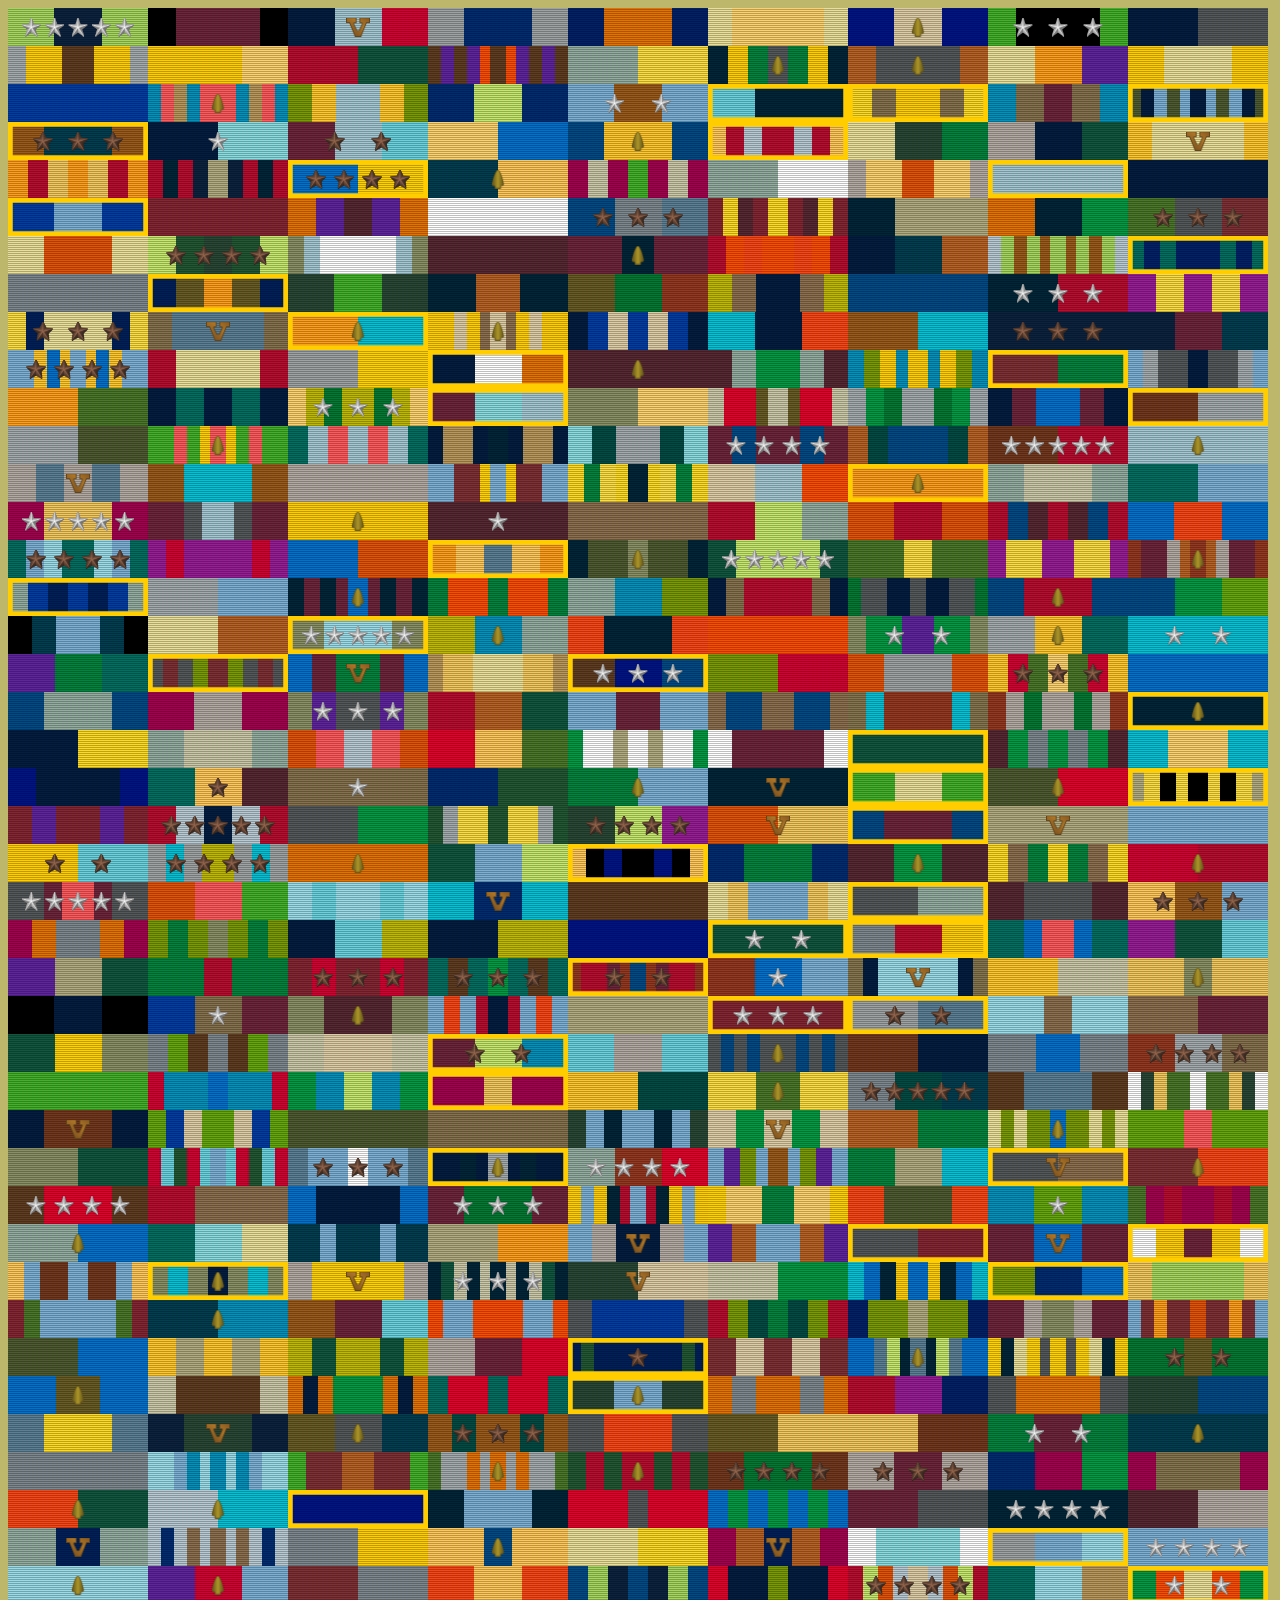
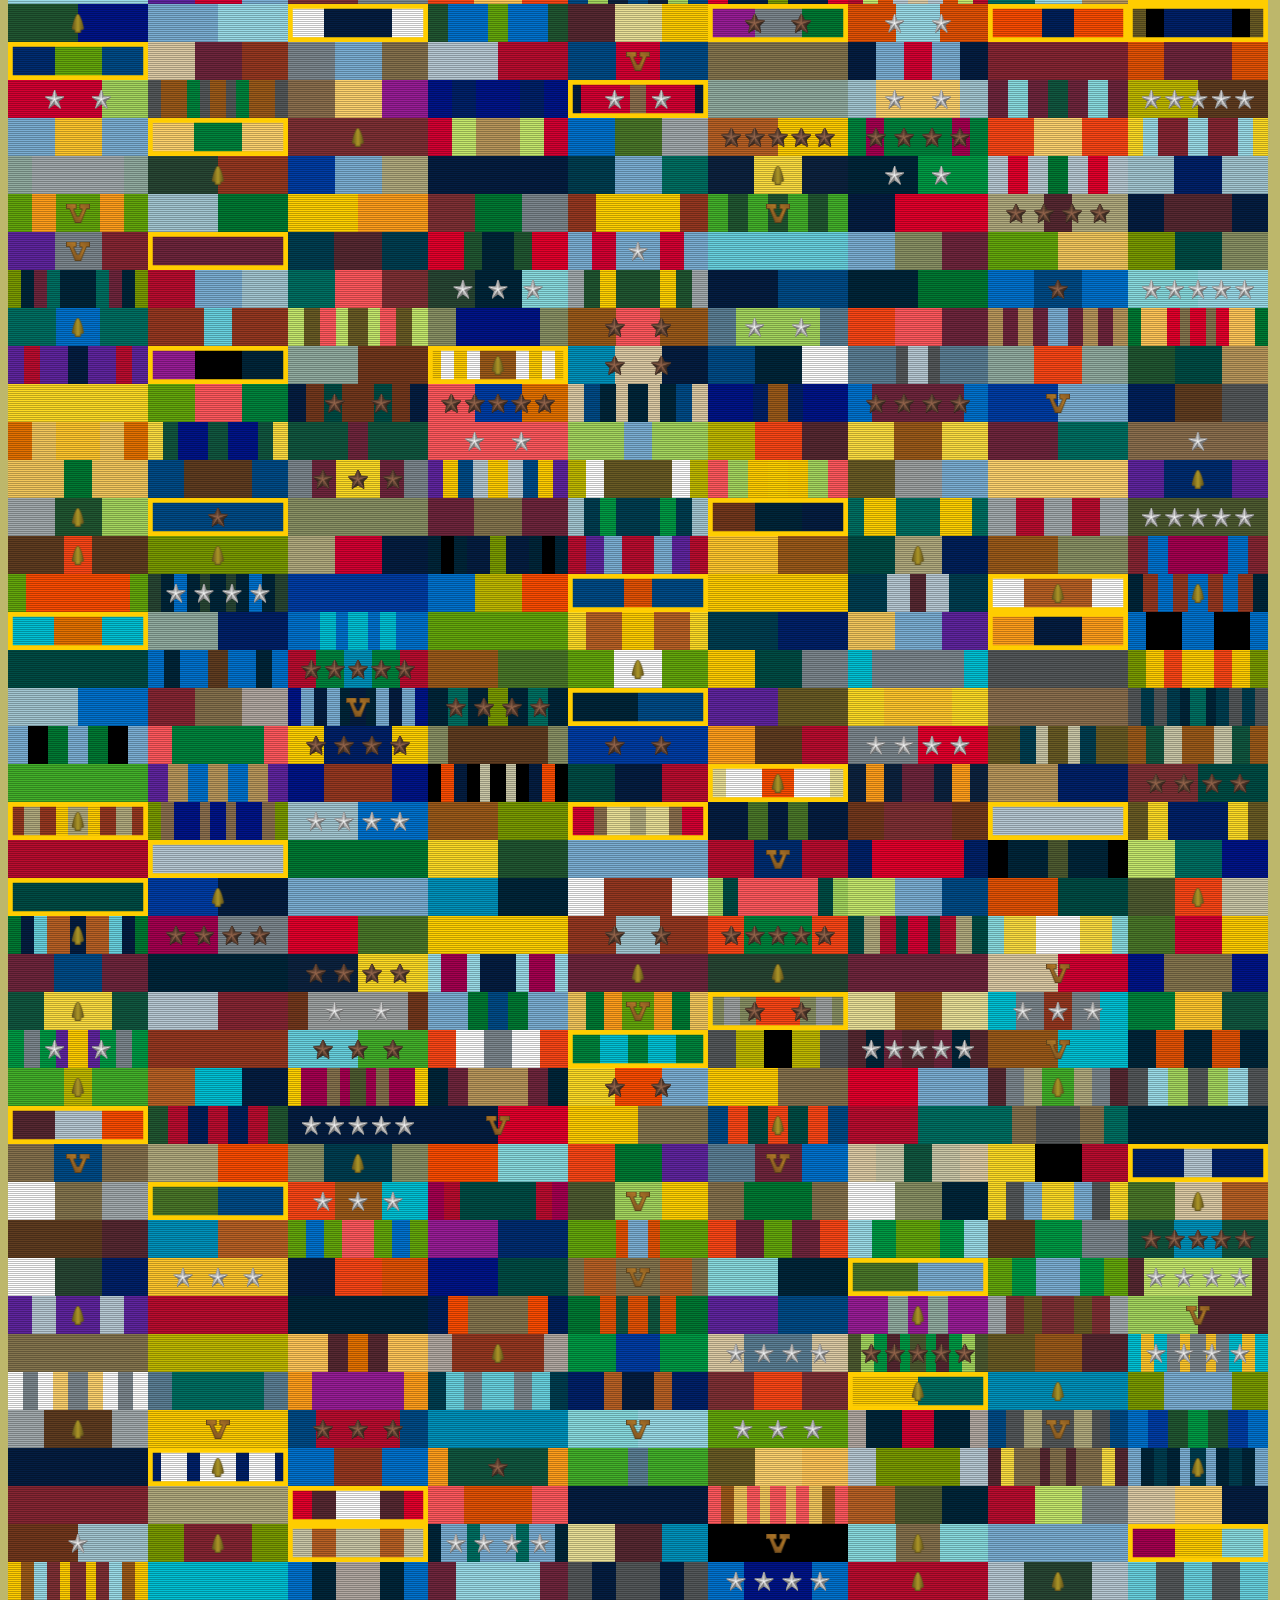
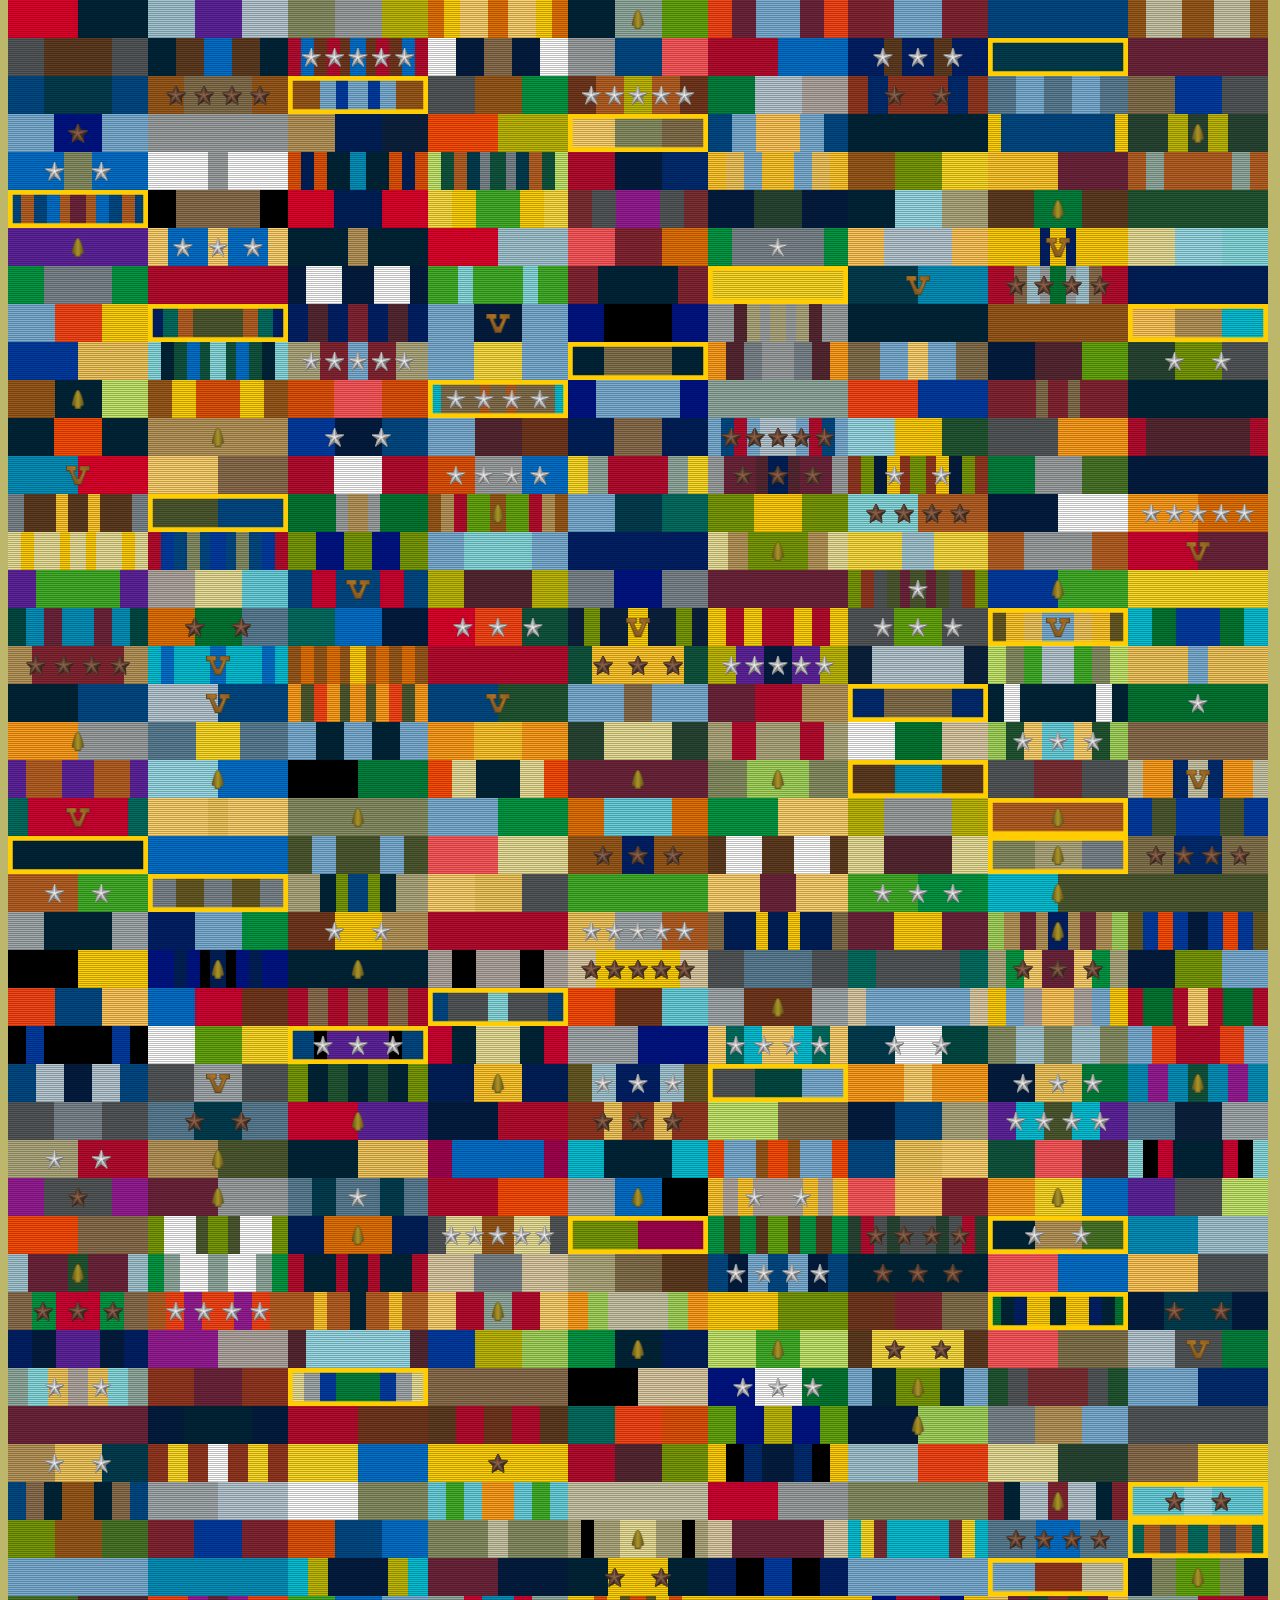
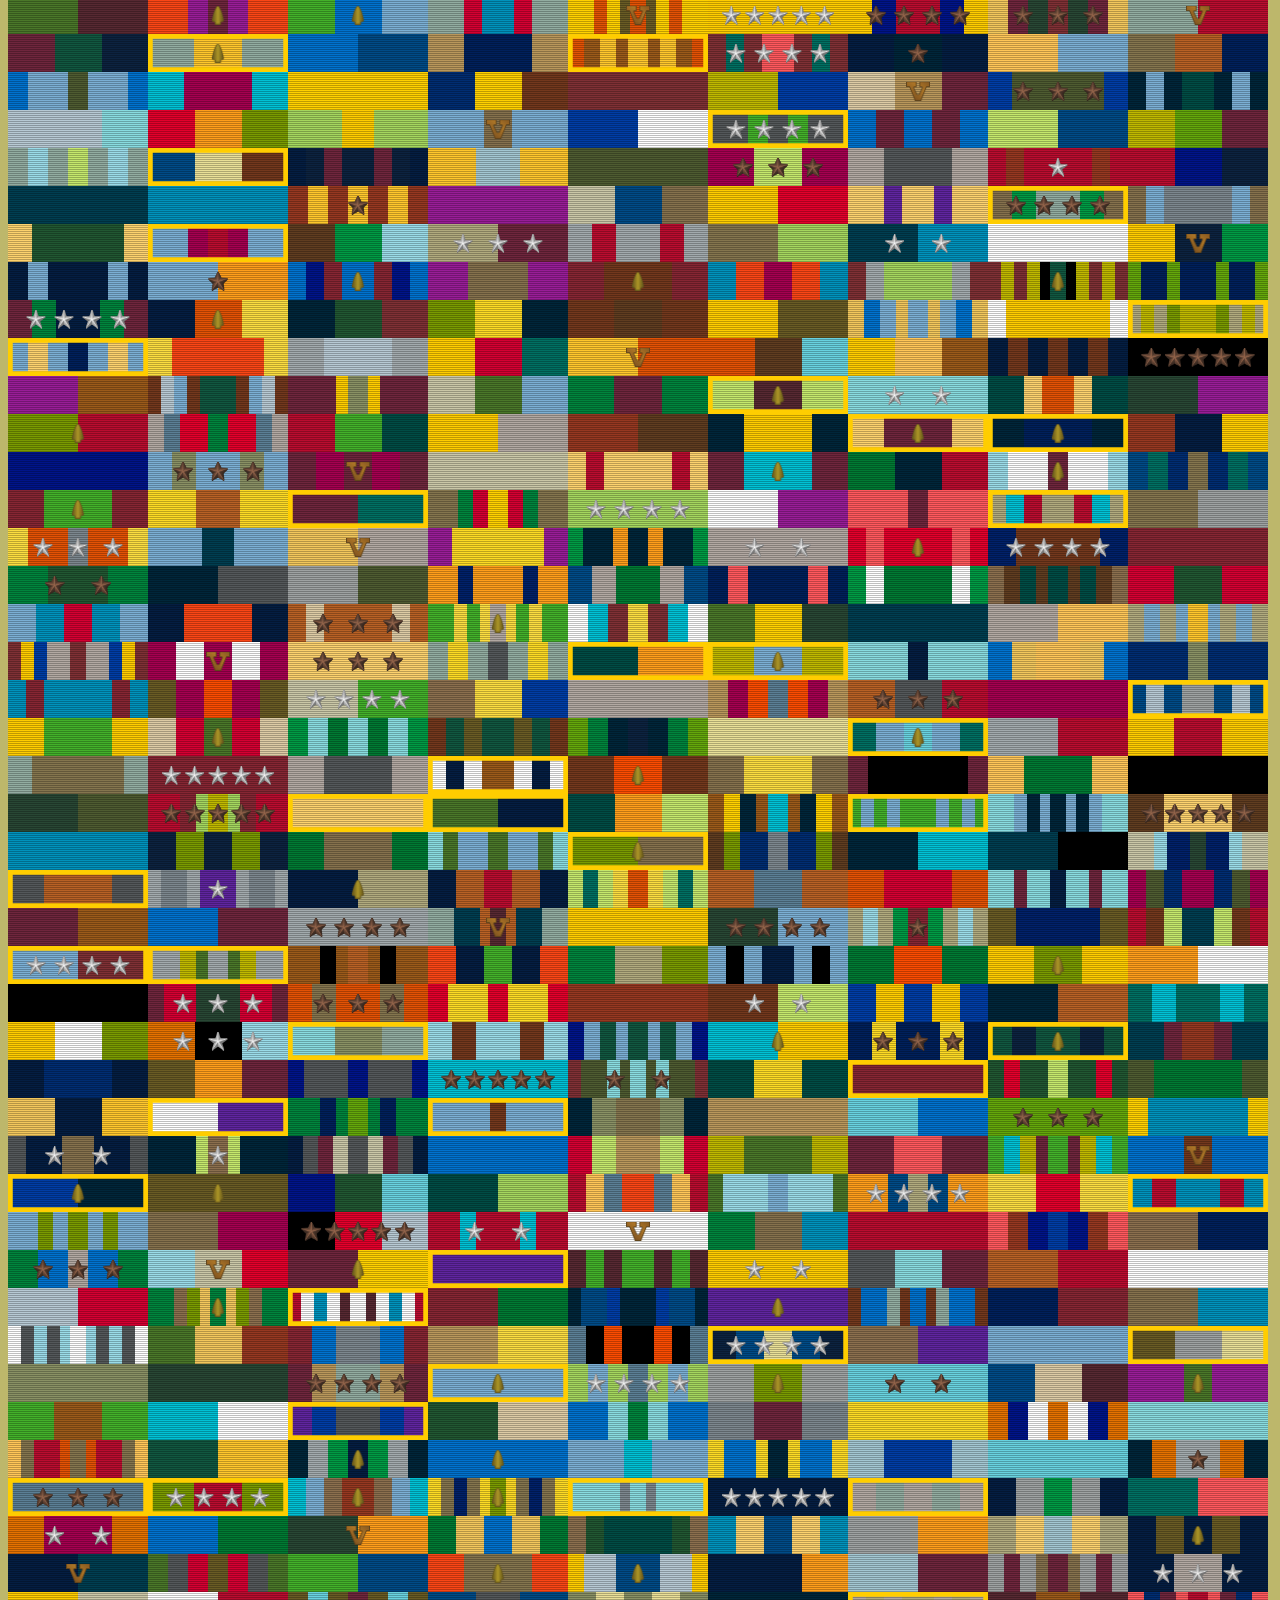
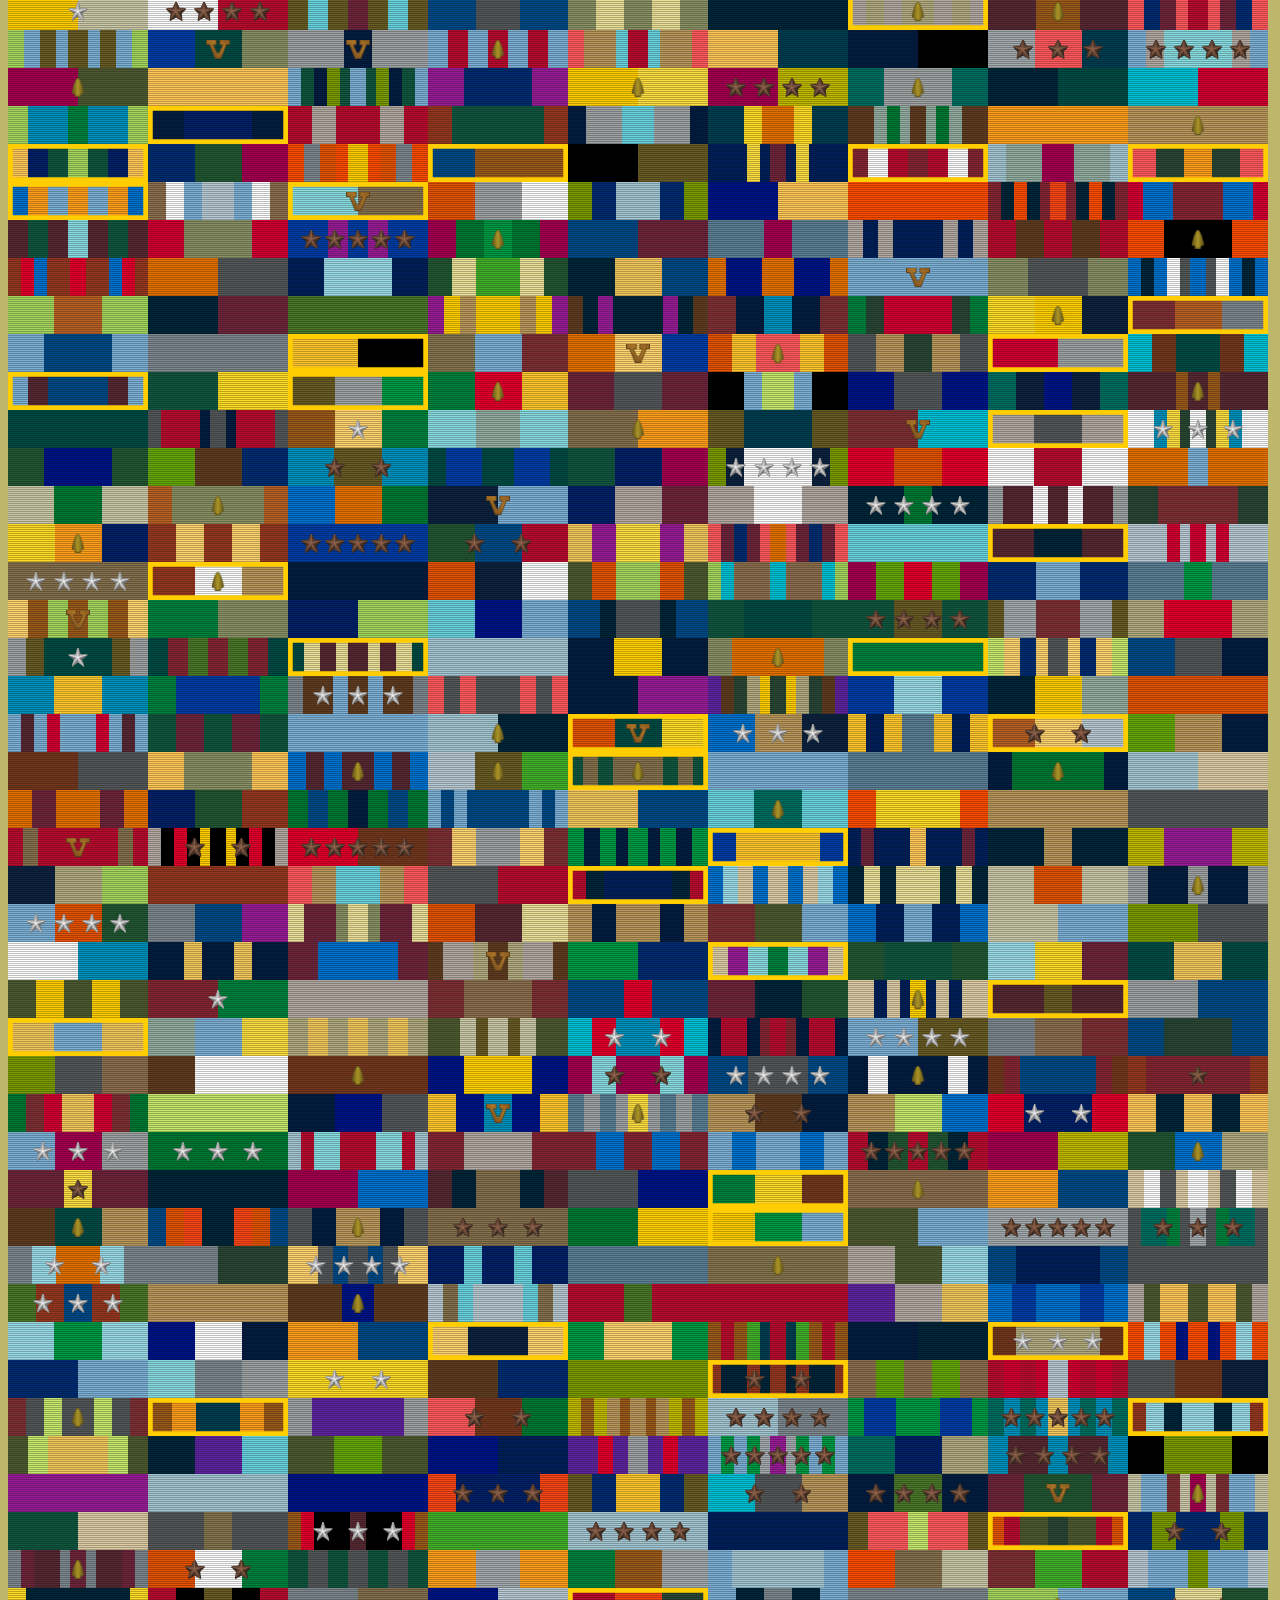
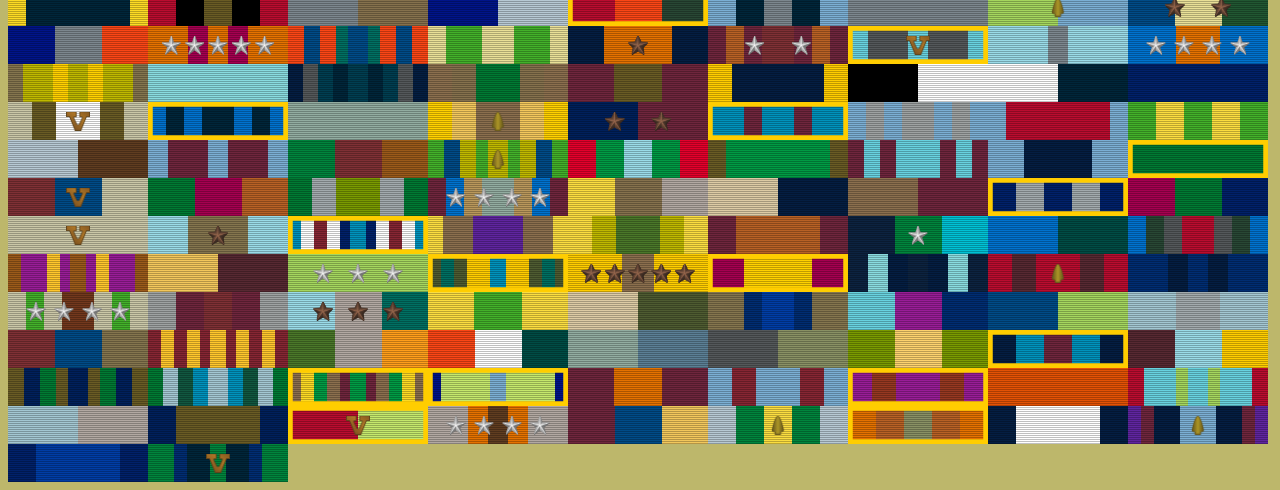
==== wildMode.html @ e06adf3c "Added V device" ====
<!DOCTYPE html>
<html lang="en">
<head>
    <meta charset="UTF-8">
    <title>Medal bar generator</title>
    <link rel="stylesheet" href="styles.css" />
    <link rel="stylesheet" href="wildMode.css" />
    <!-- Global site tag (gtag.js) - Google Analytics -->
    <script>
      window.dataLayer = window.dataLayer || [];
      function gtag(){dataLayer.push(arguments);}
      gtag('js', new Date());

      gtag('config', 'UA-1048101-2');
    </script>
</head>
<body>
<div id="hiddenAssets" style="display:none;">
    <img id="arrowhead"
         src="images/arrowhead.png"
         height="160" width="200" />
    <img id="serviceStarBronze"
         src="images/serviceStarBronze.png"
         height="124" width="130" />
    <img id="serviceStarSilver"
         src="images/serviceStarSilver.png"
         height="140" width="144" />
     <img id="Vdevice"
         src="images/Vdevice.png"
         height="160" width="200"/>

</div>


<script src="./mash.js"></script>
<script src="./alea.js"></script>
<script src="wildMode.js" type="module"></script>
</body>
</html>
---- styles.css ----
body {
    background: darkkhaki;
}

h1 {
    font-family: sans-serif;
}

.bar {
    margin: 5px;
    display: block;
}

#buttonNew {
    height: 2rem;
    width: 12rem;
    font-size: 1.2rem;
}
---- wildMode.css ----
body {
    line-height: 10px;
}

.bar {
    margin: 0;
    display: inline-block;
}
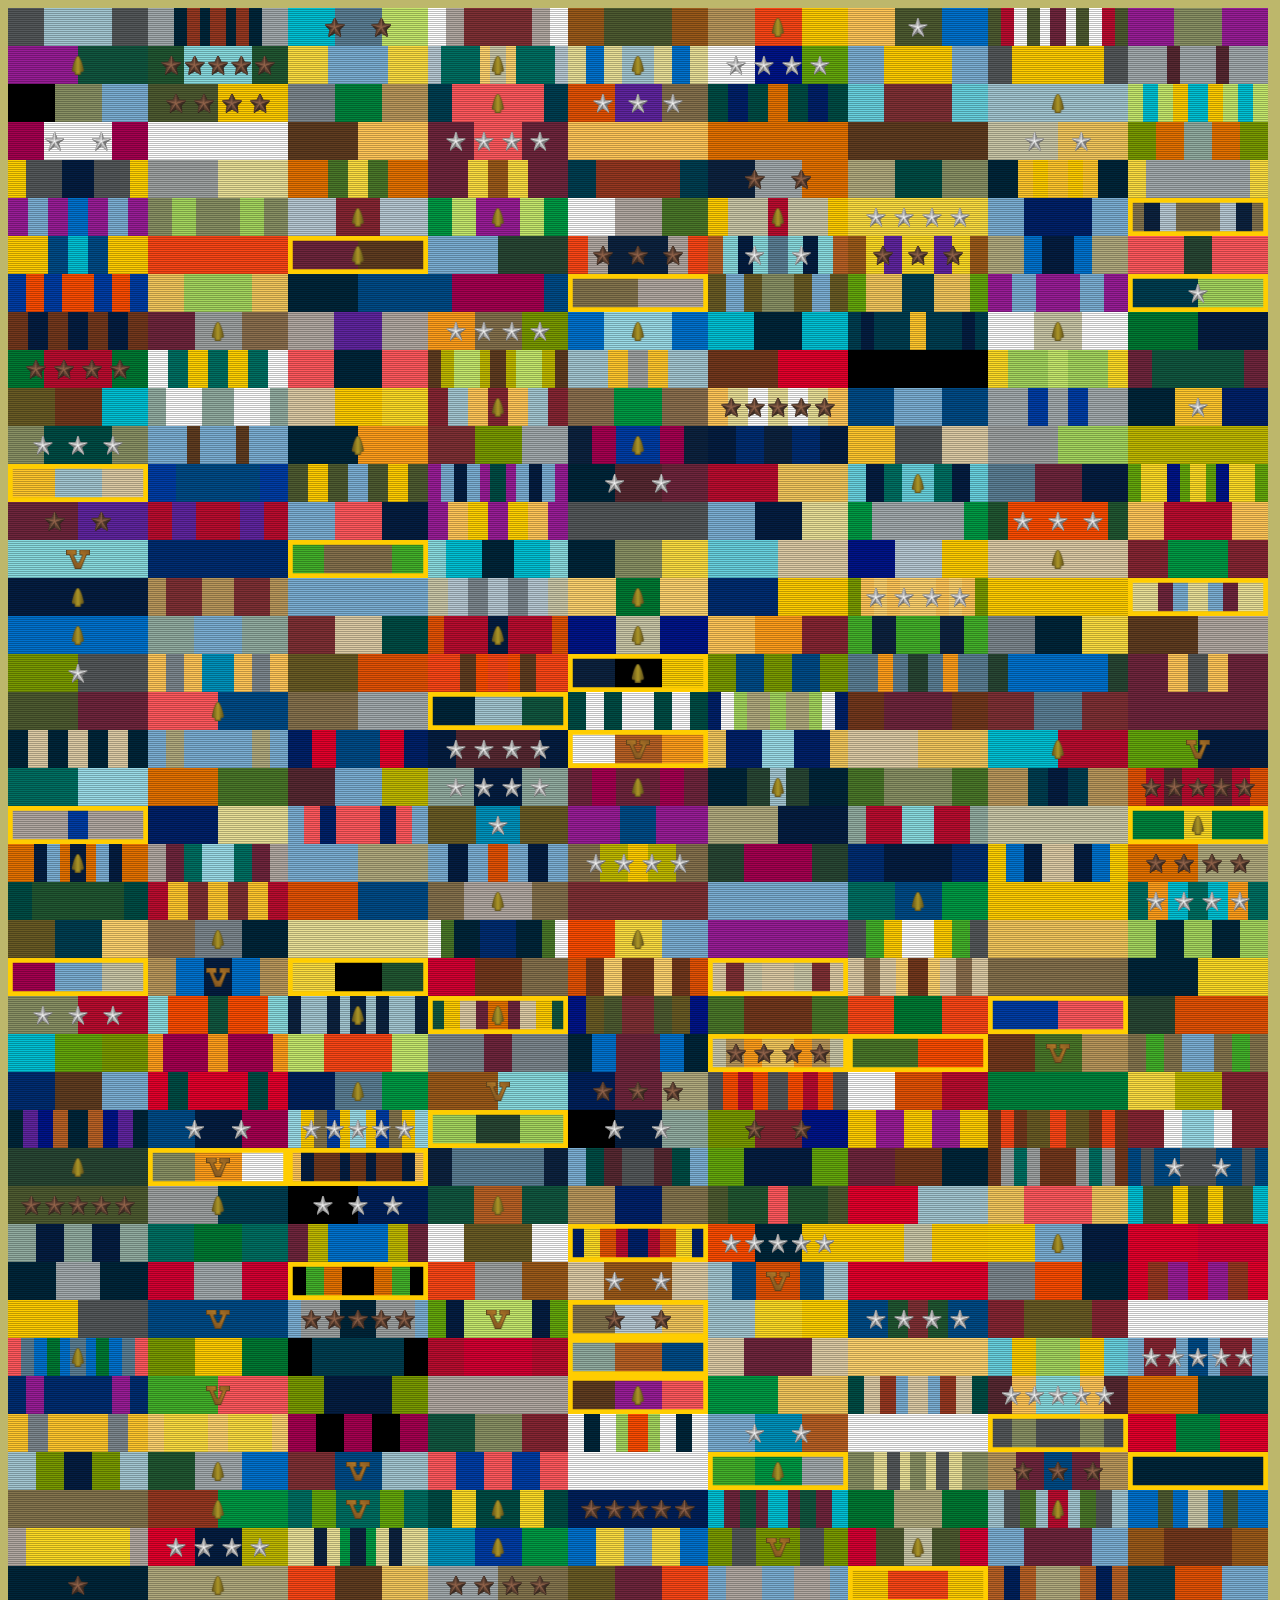
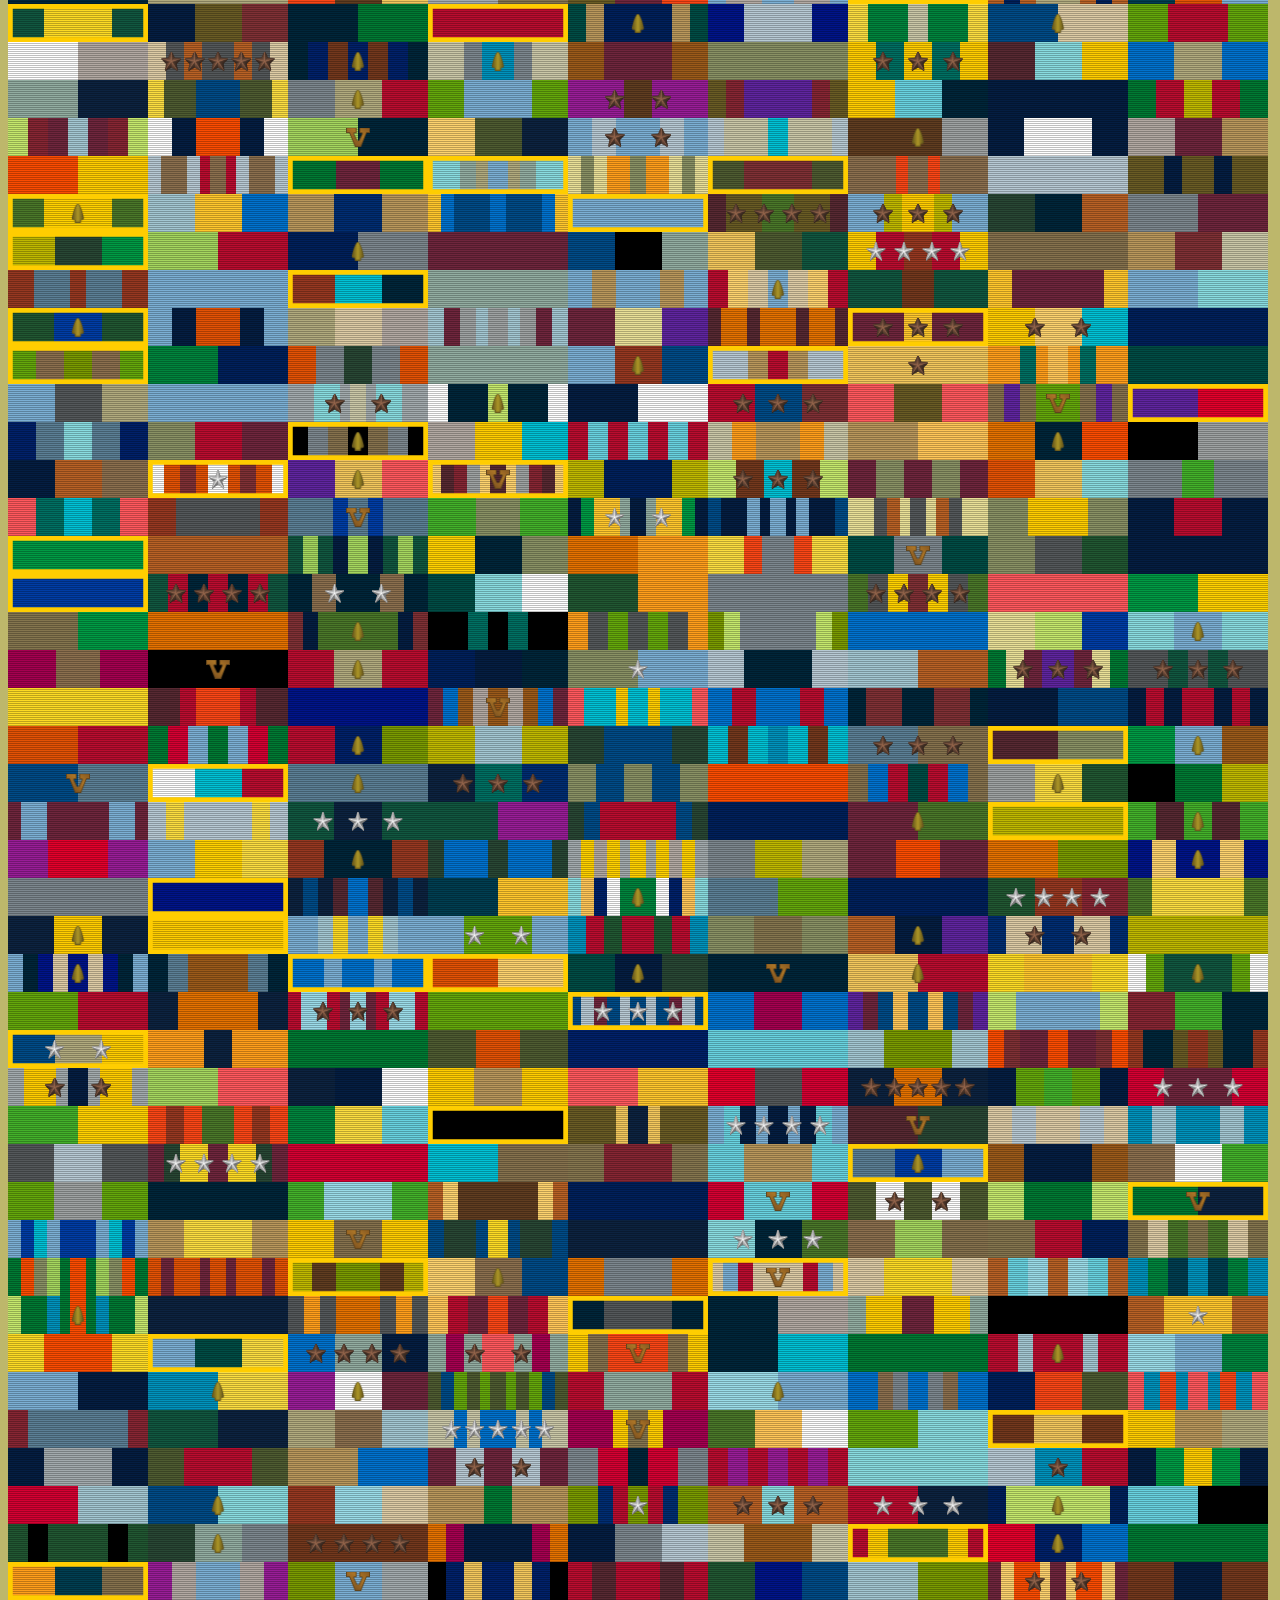
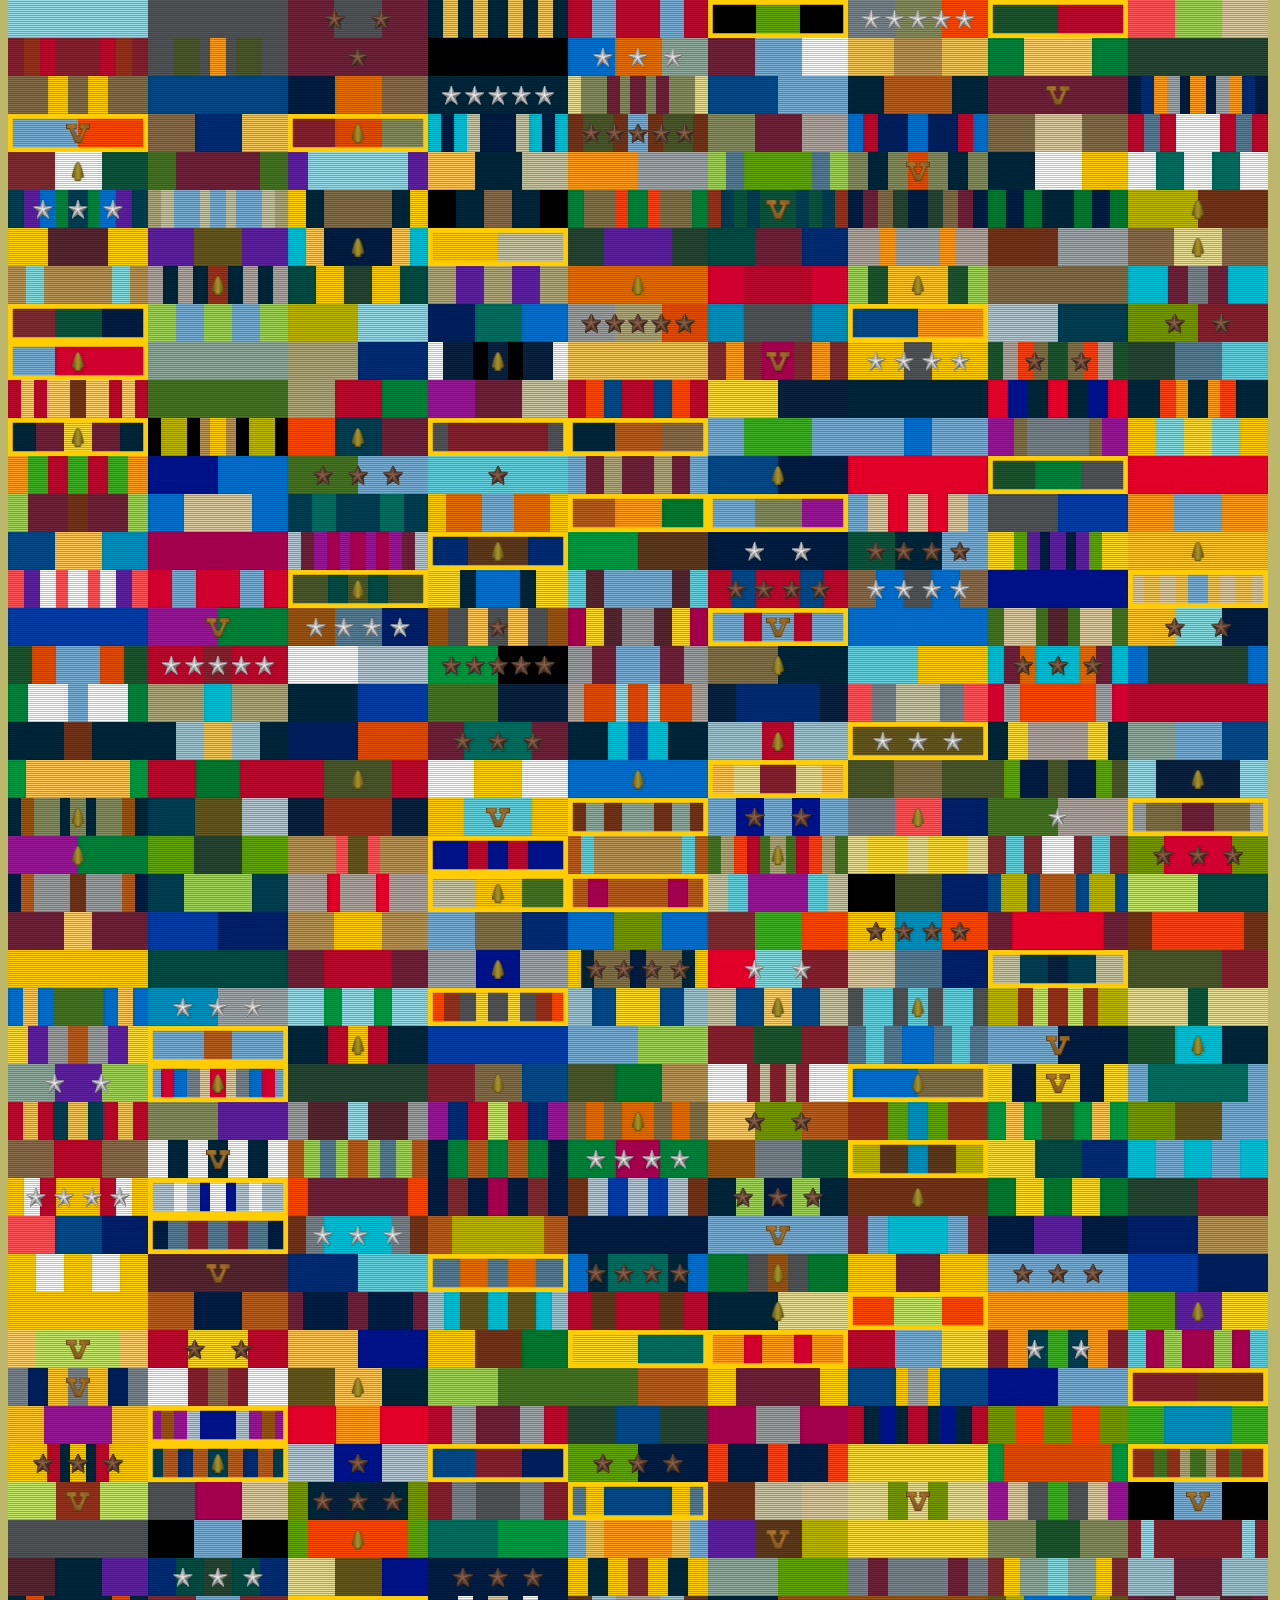
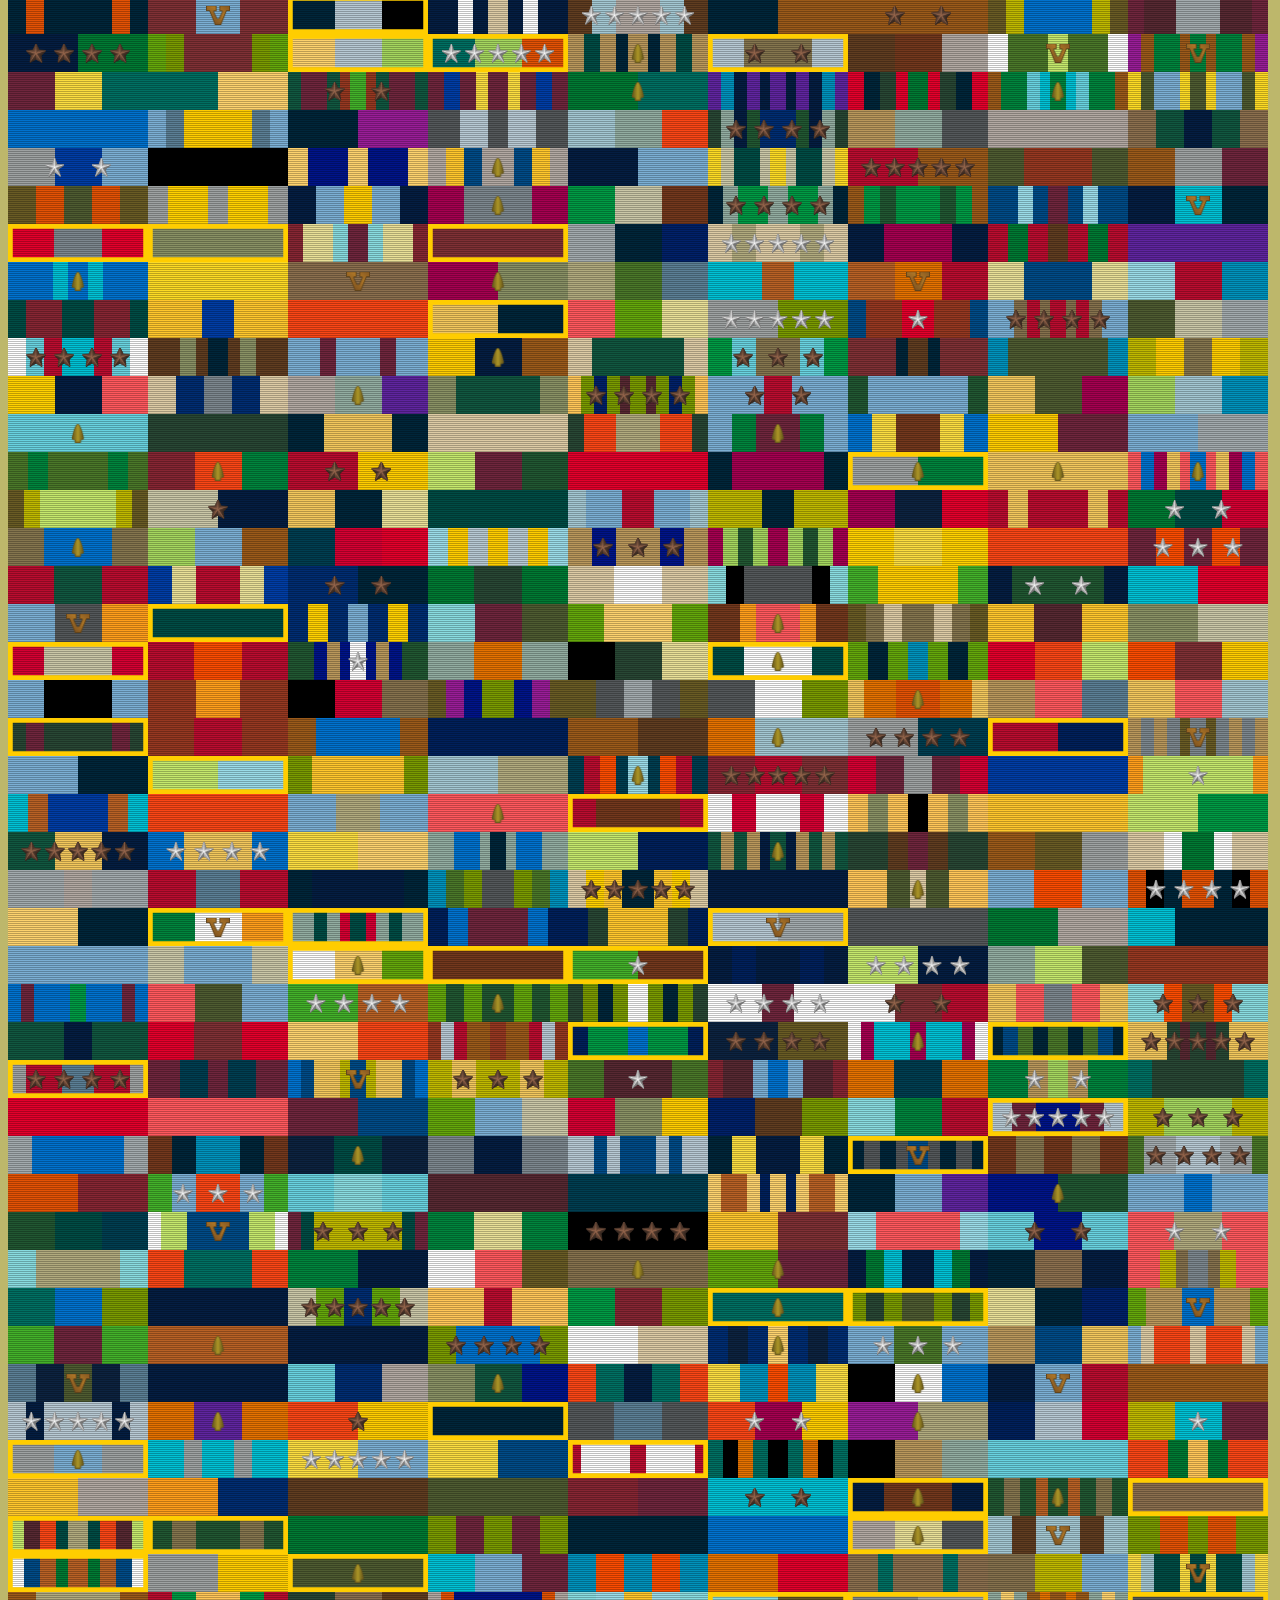
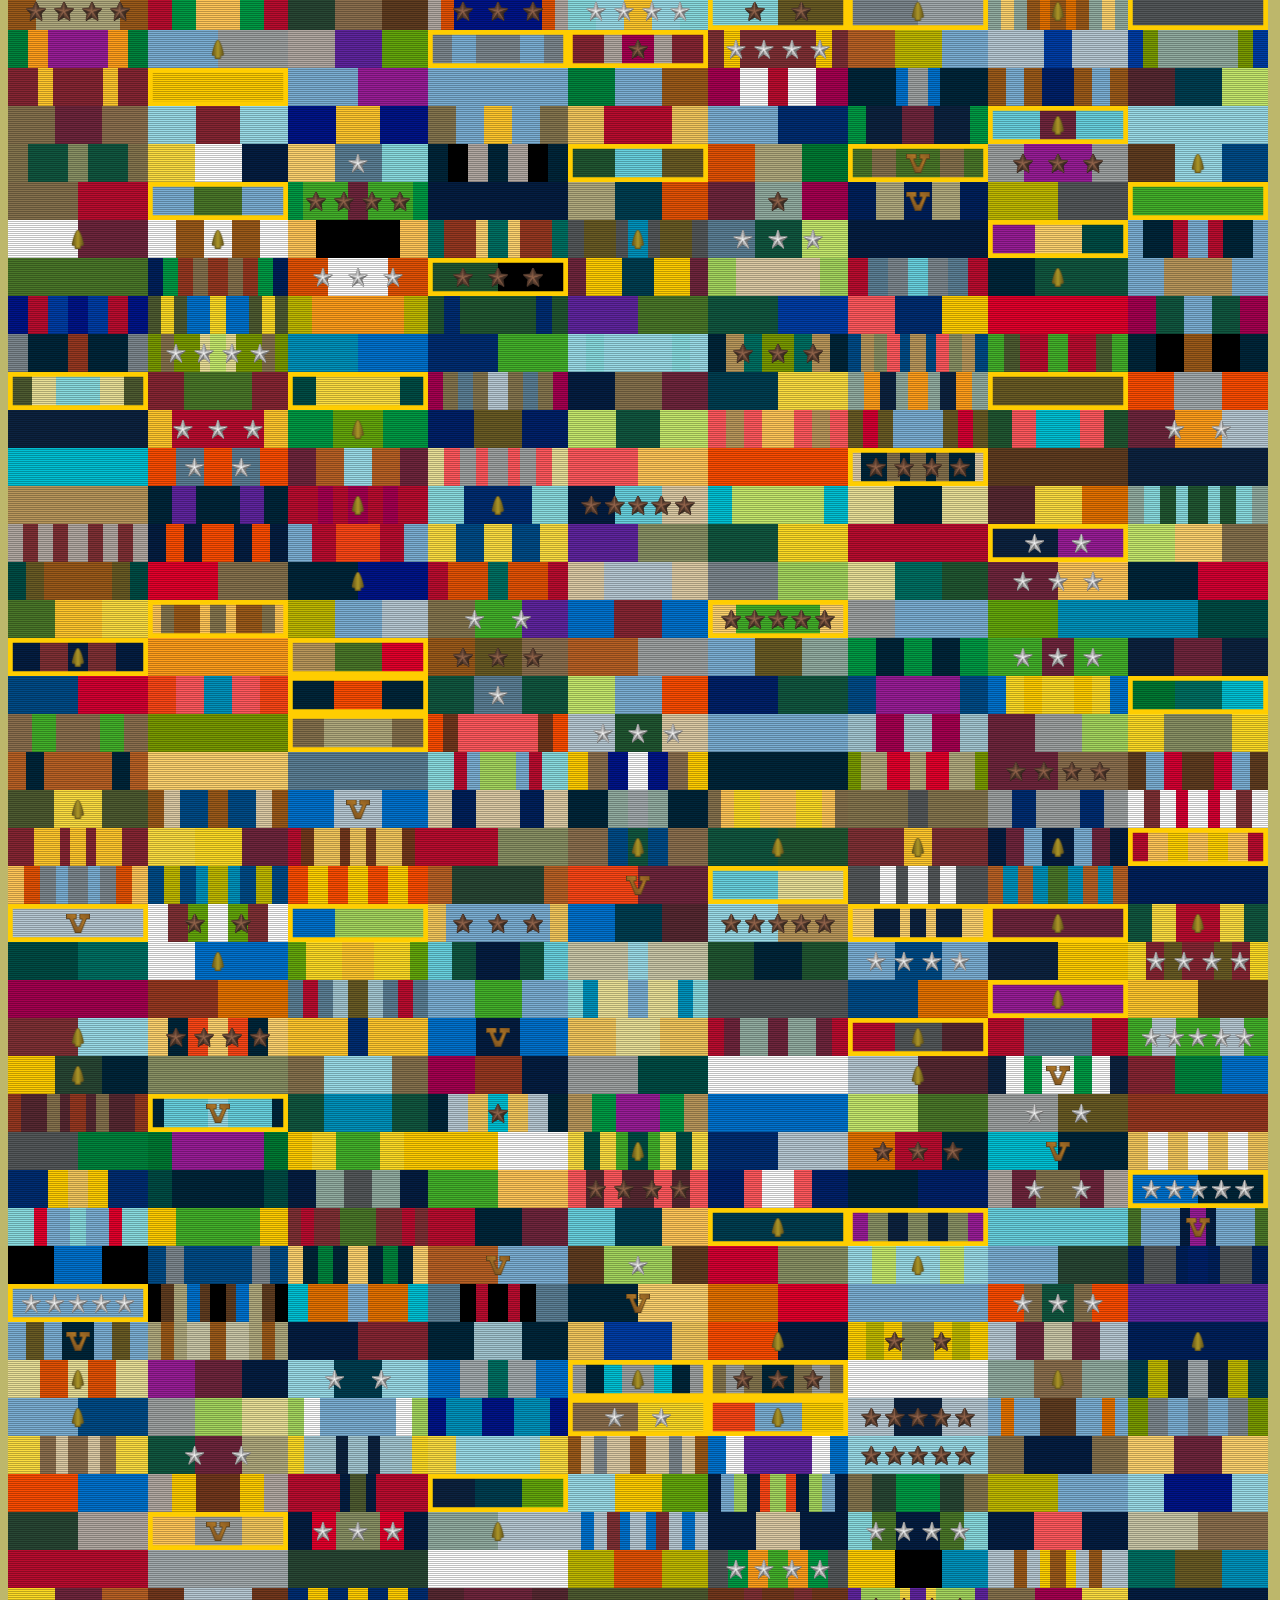
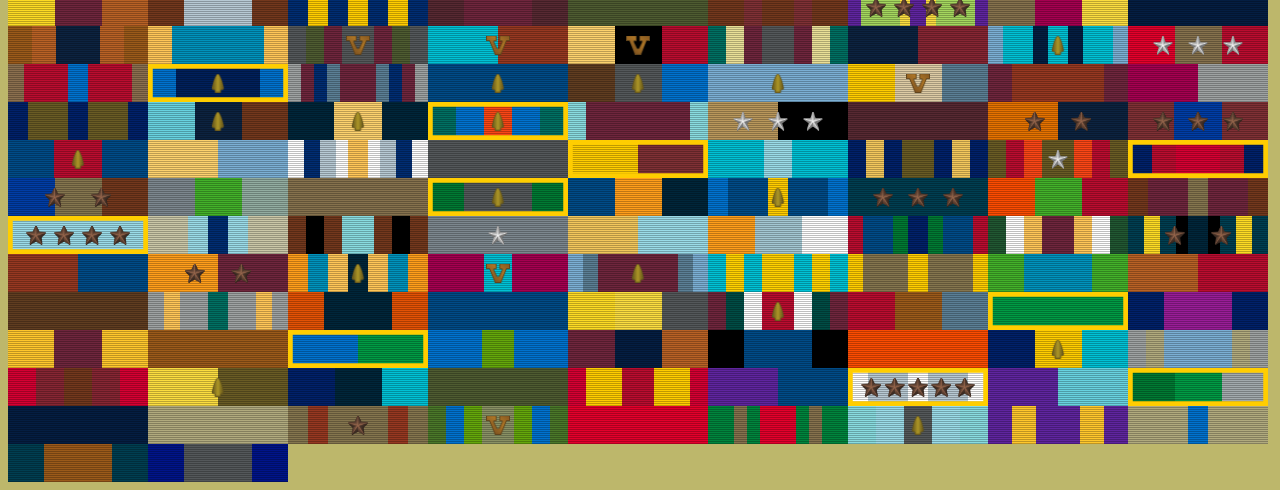
==== commit 77c4073f: "Added R Device" ====
--- a/wildMode.html
+++ b/wildMode.html
@@ -28,6 +28,10 @@
      <img id="Vdevice"
          src="images/Vdevice.png"
          height="160" width="200"/>
+     <img id="Rdevice"
+         src="images/Rdevice.png"
+         height="160" width="200"/>
+
 
 </div>
 
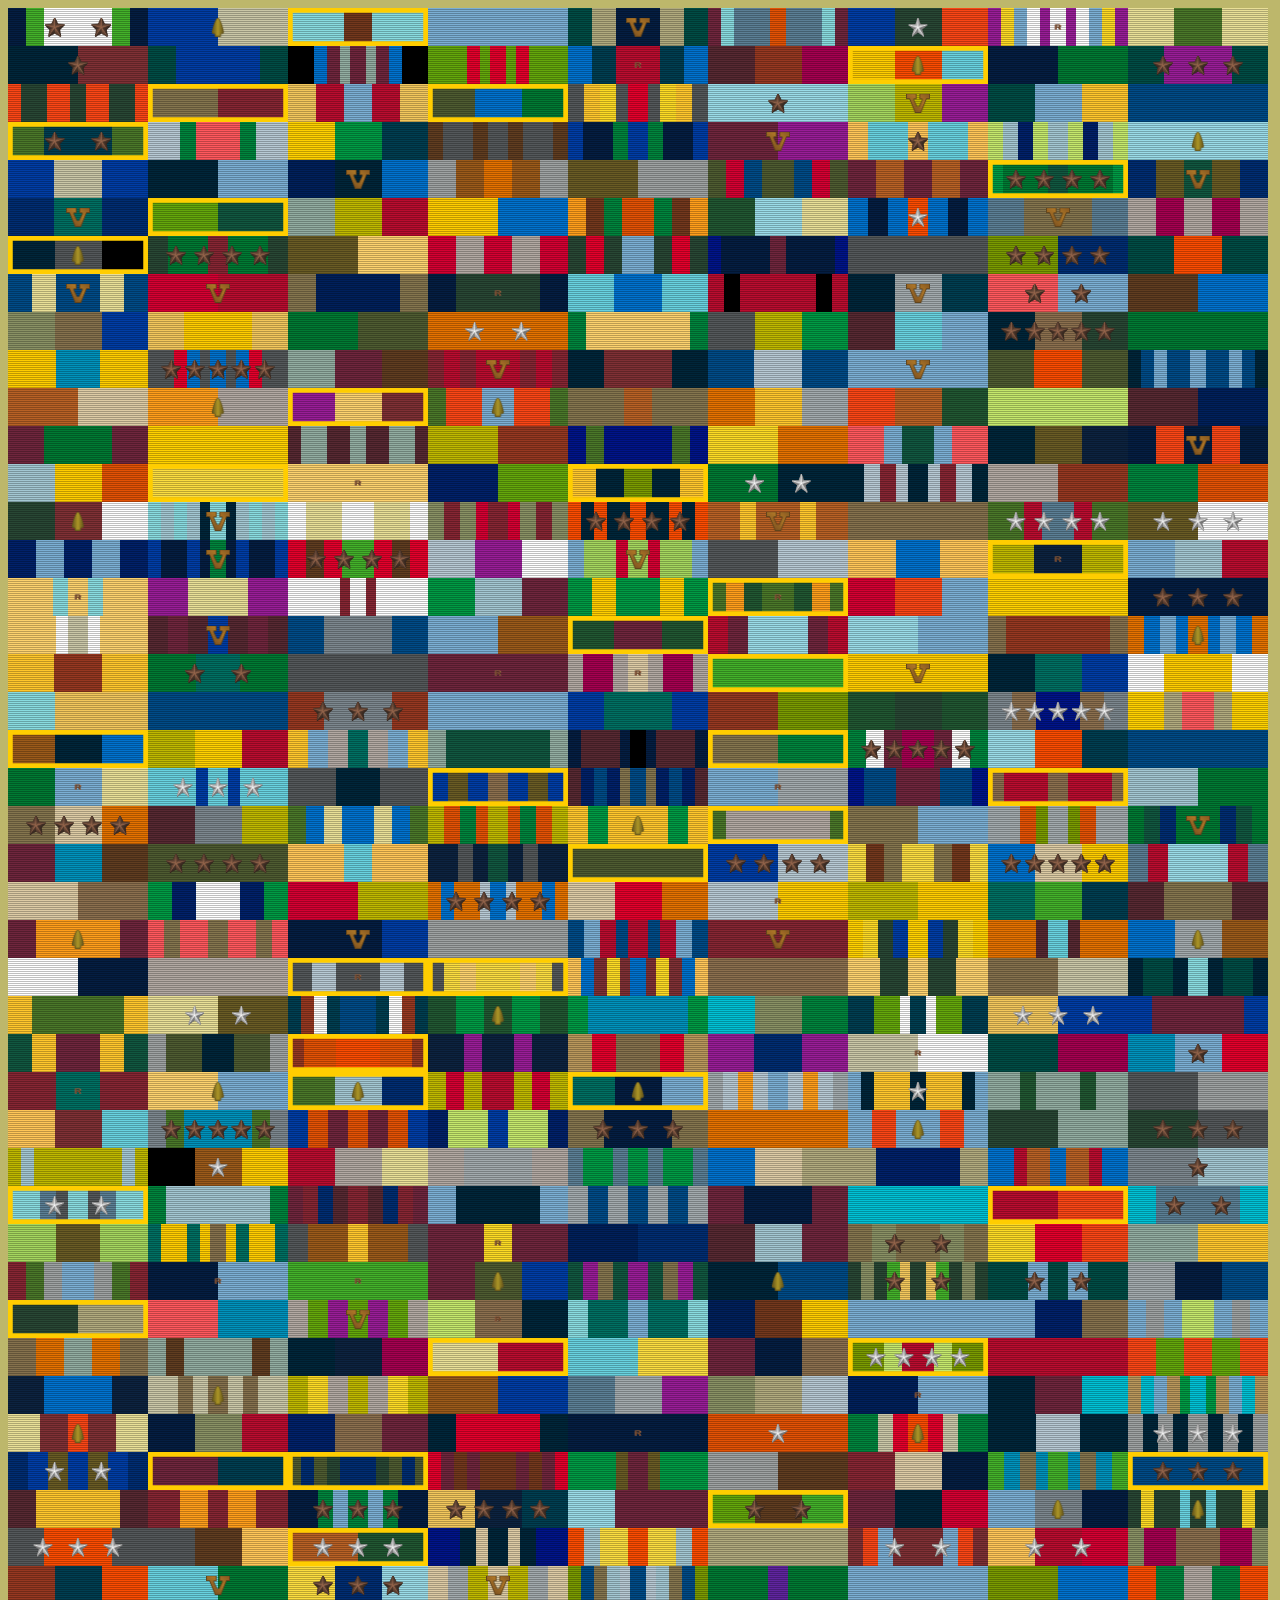
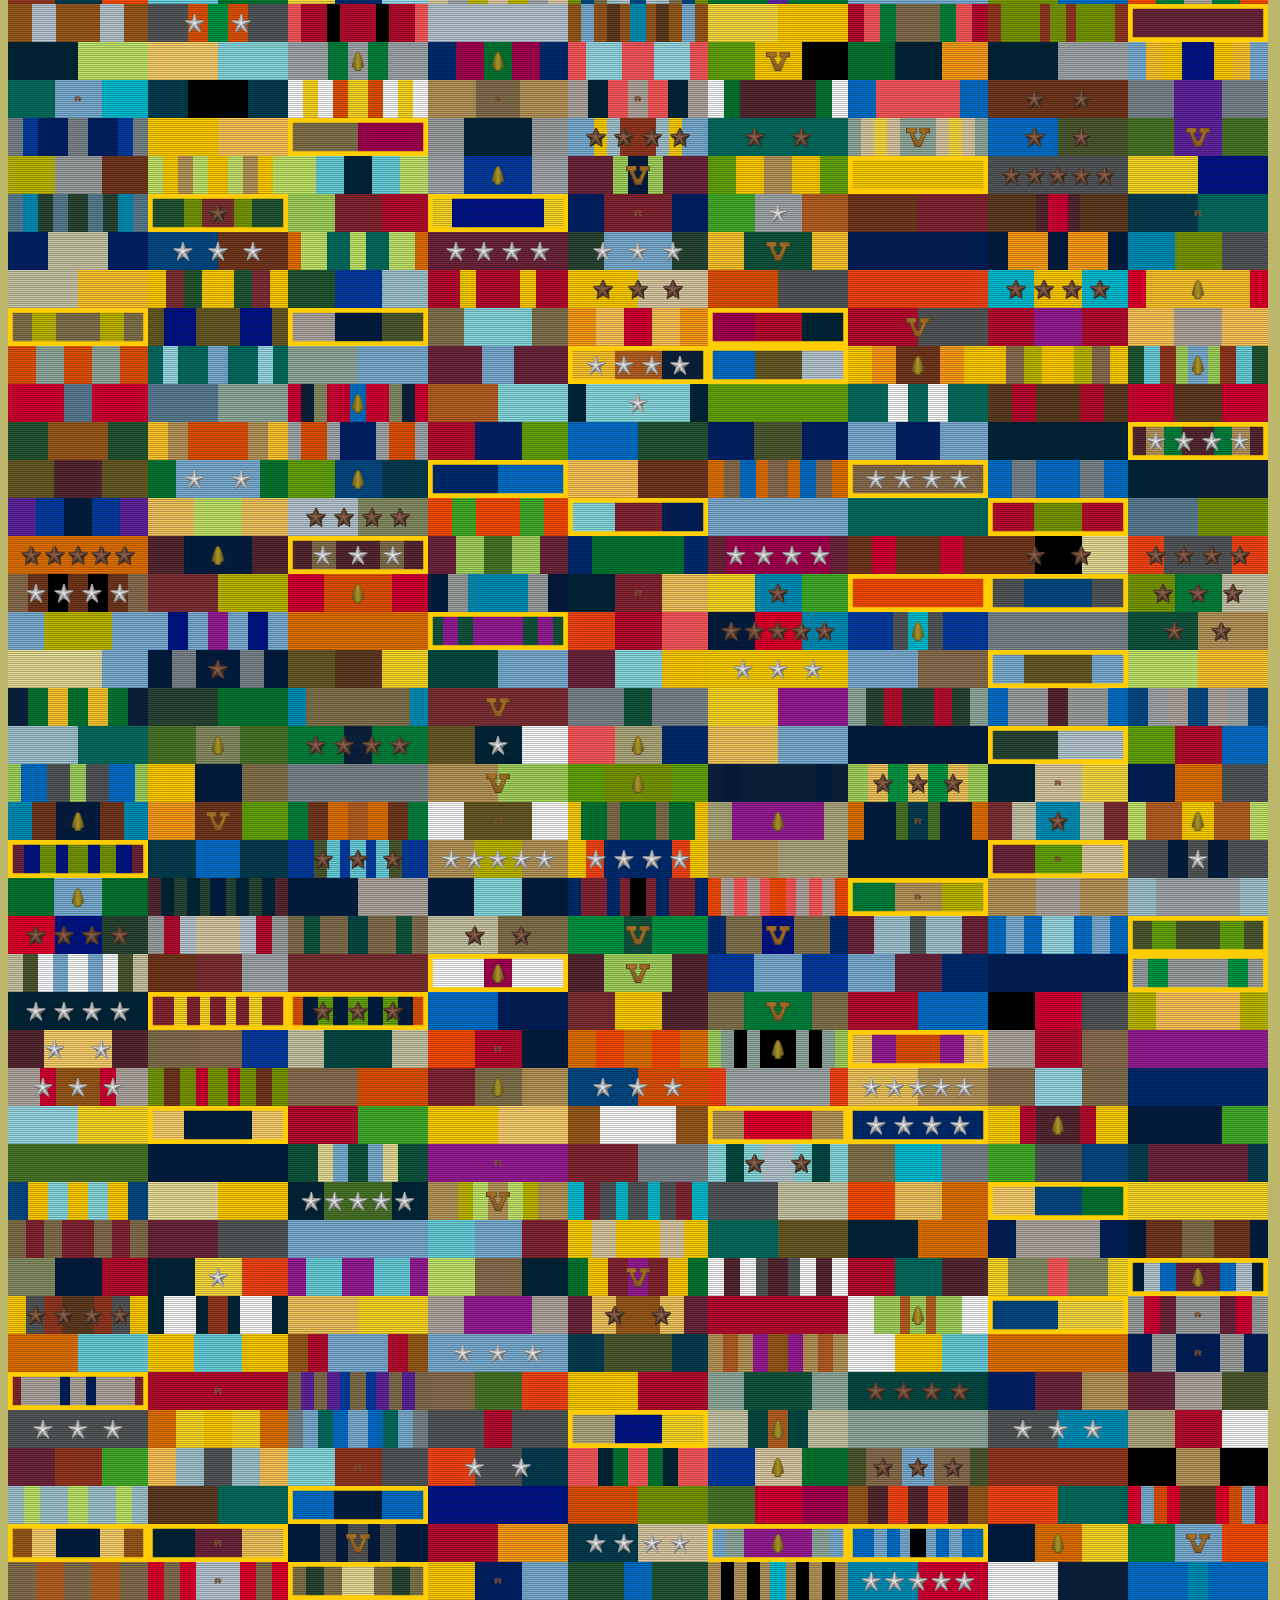
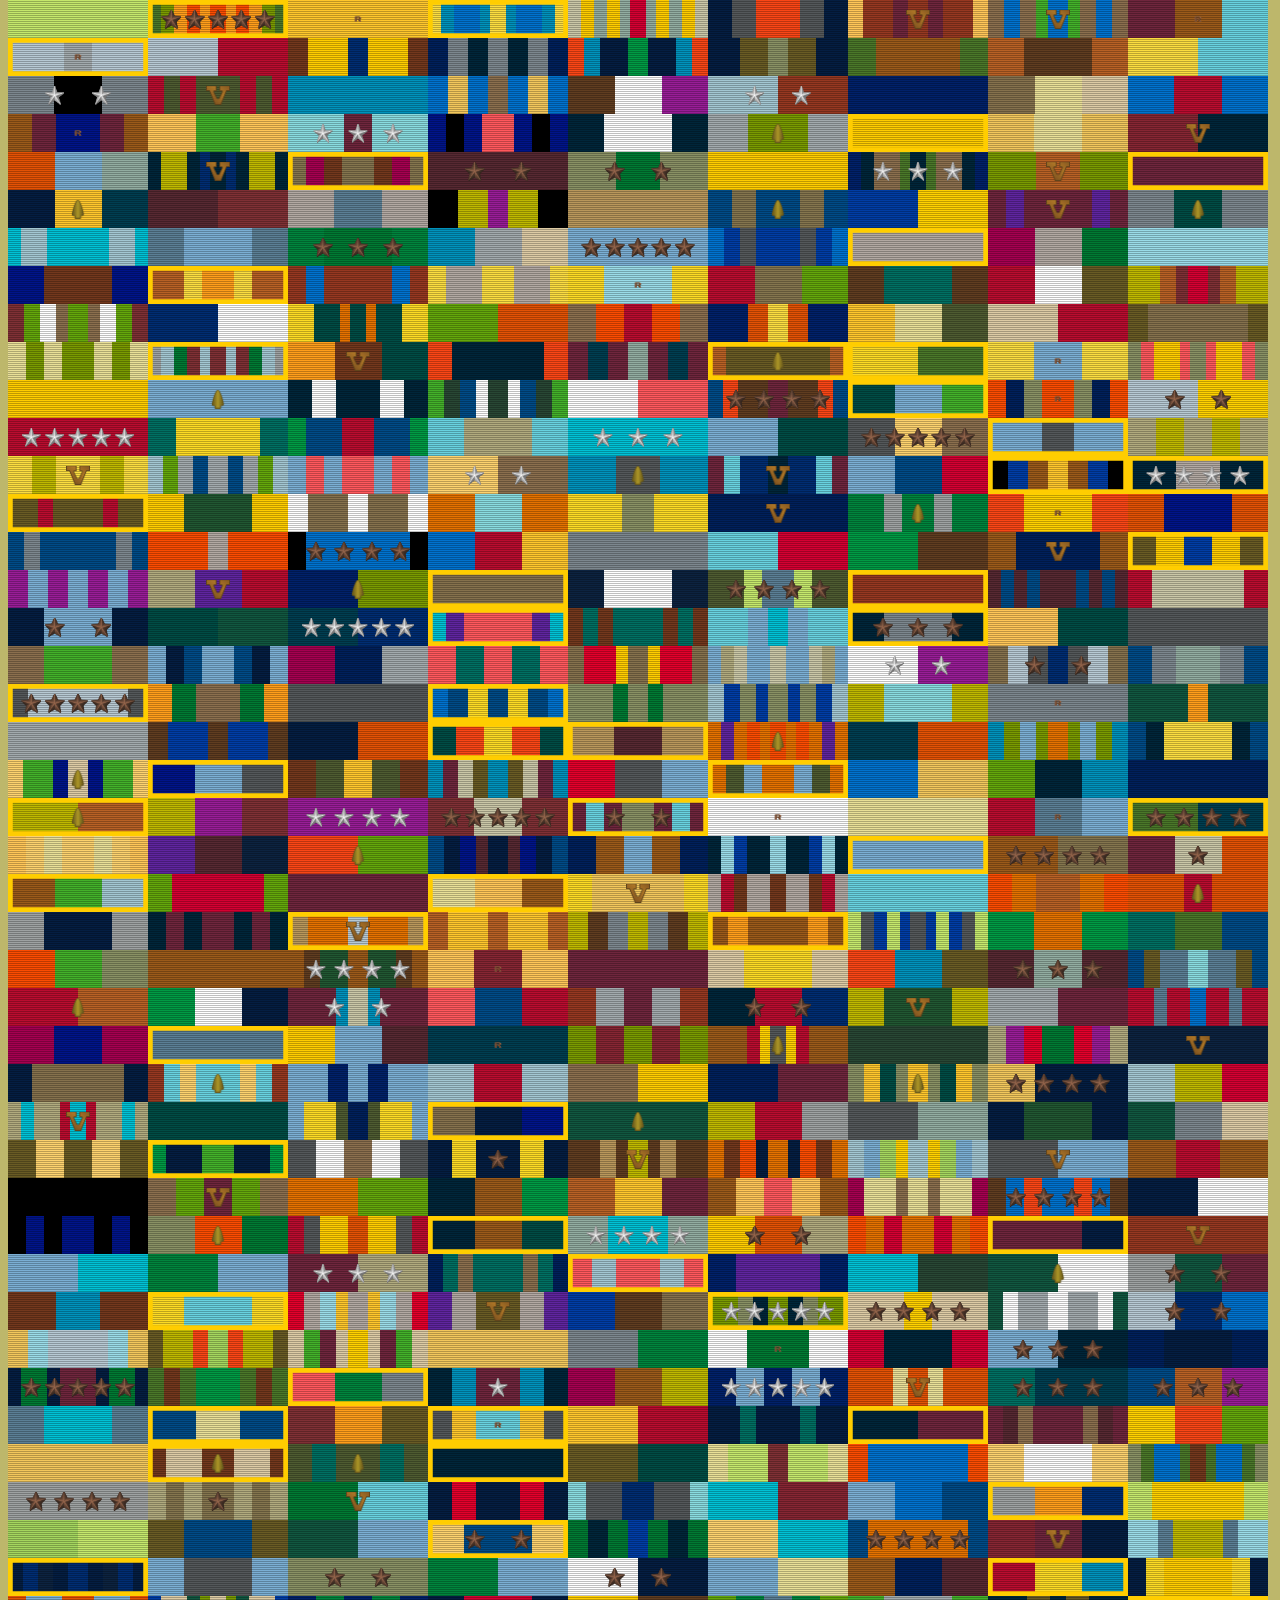
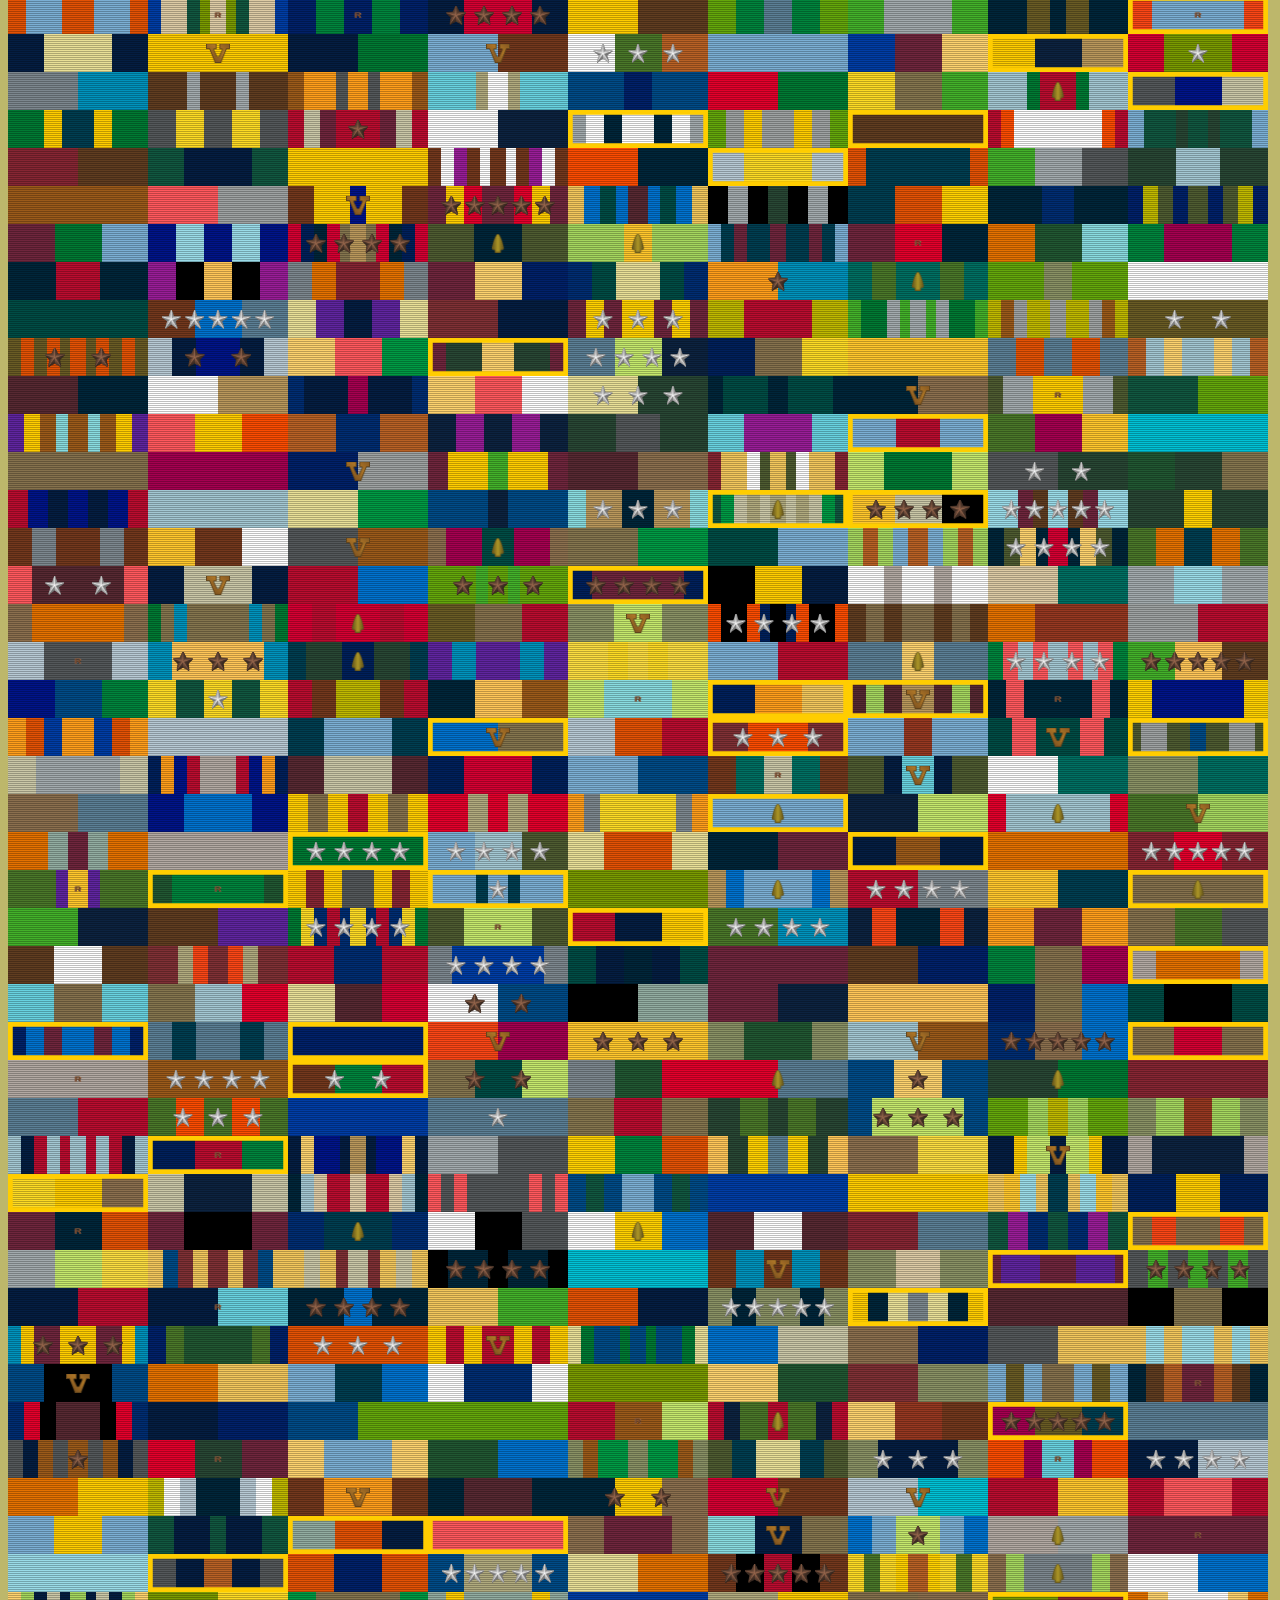
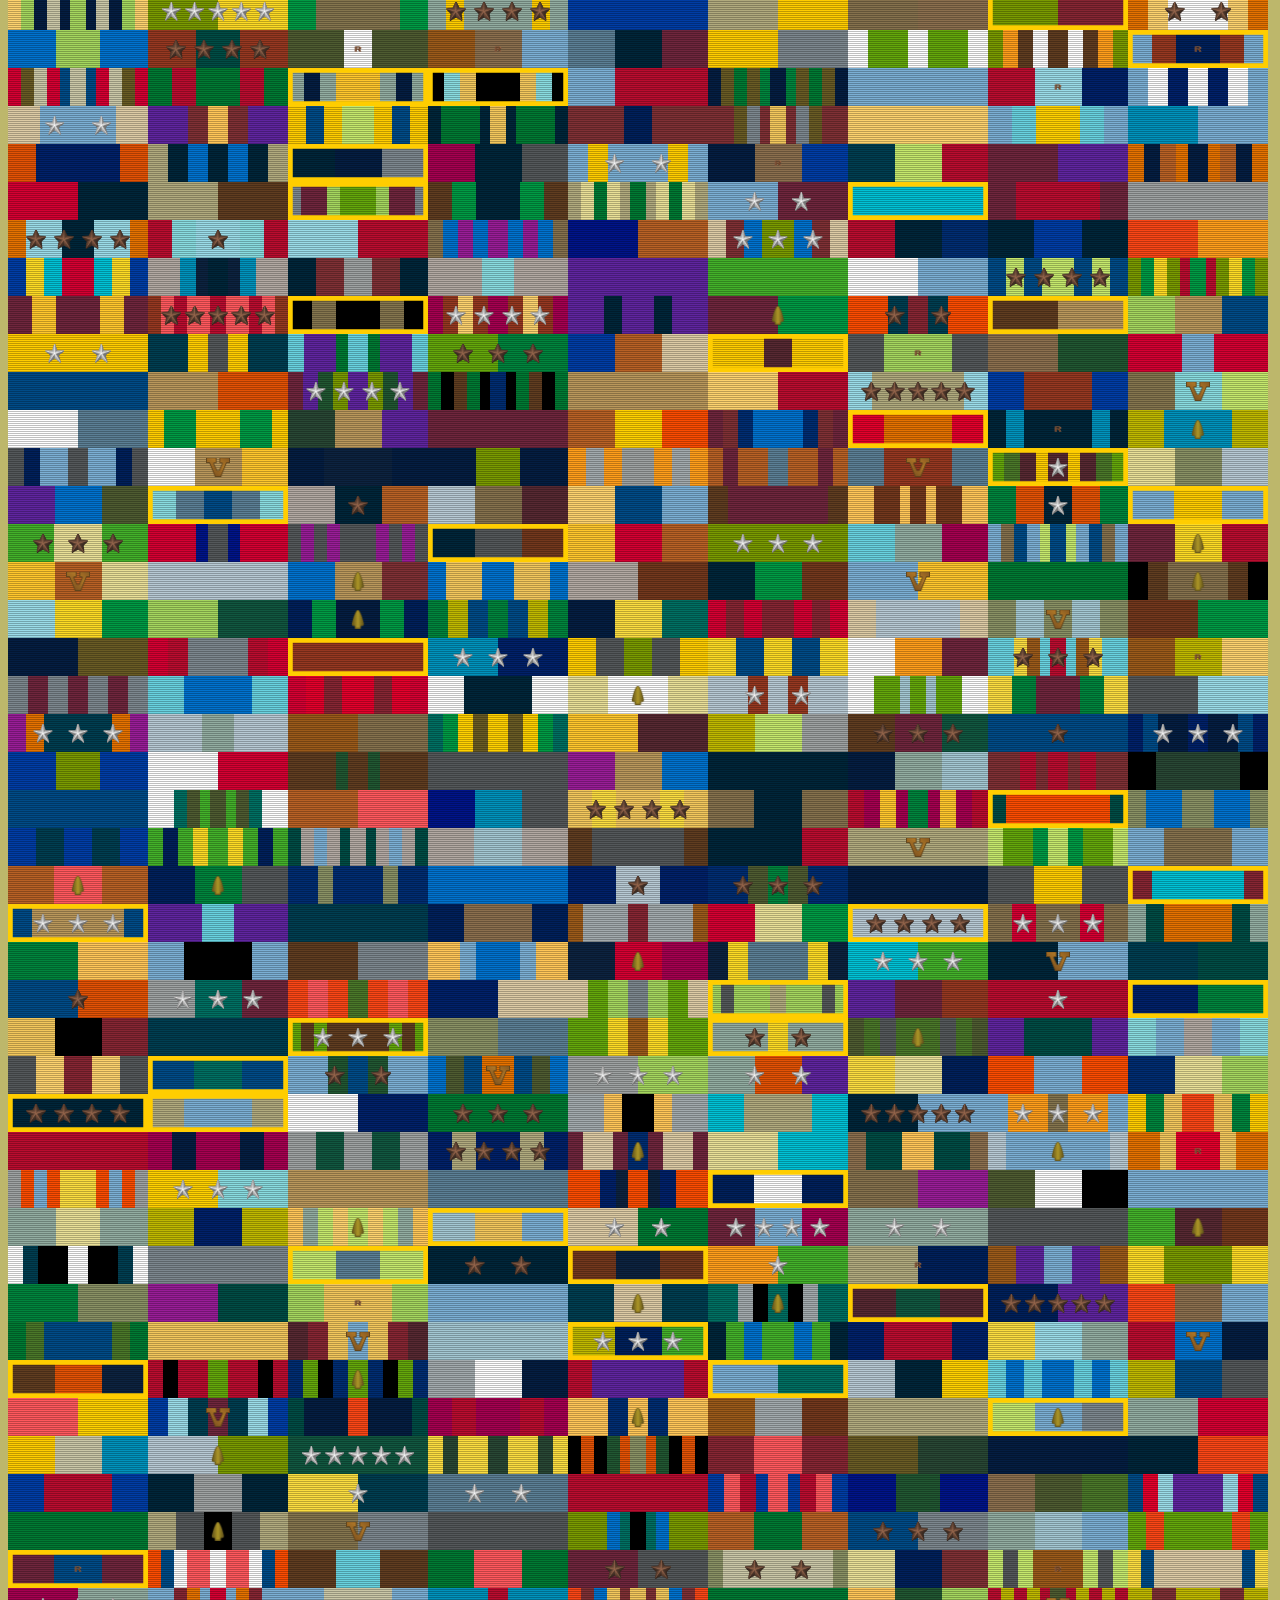
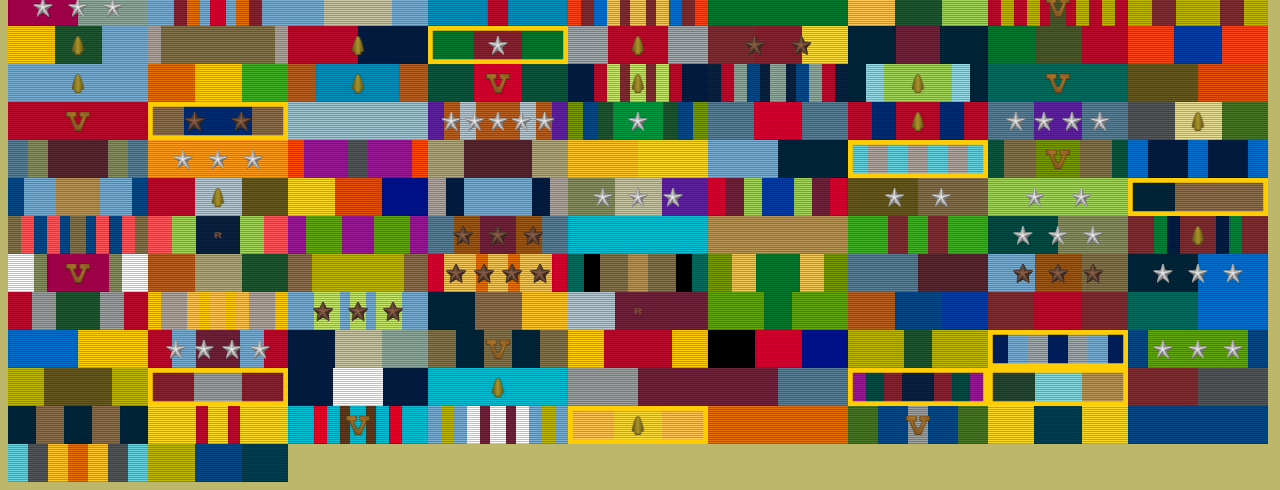
==== commit 1fd8b39d: "Rdevice changes" ====
--- a/wildMode.html
+++ b/wildMode.html
@@ -30,7 +30,7 @@
          height="160" width="200"/>
      <img id="Rdevice"
          src="images/Rdevice.png"
-         height="160" width="200"/>
+         height="260" width="400"/>
 
 
 </div>
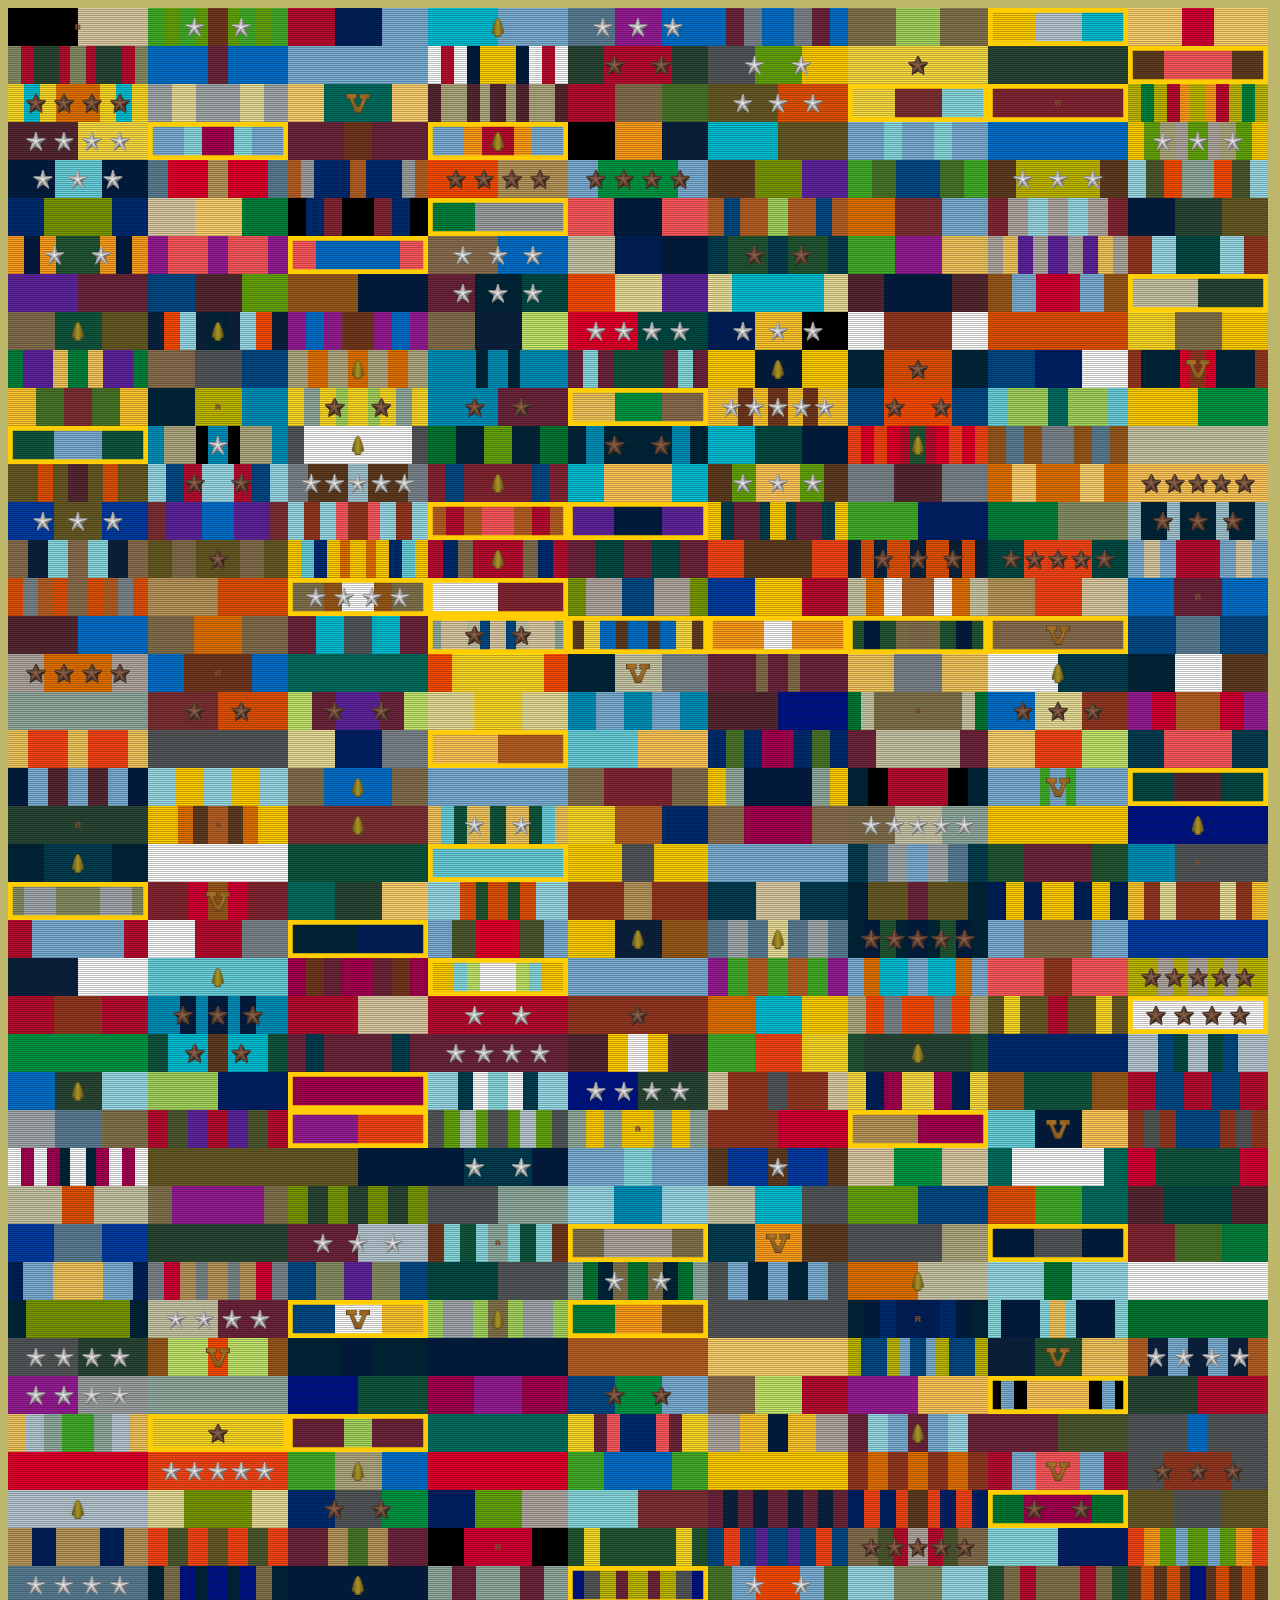
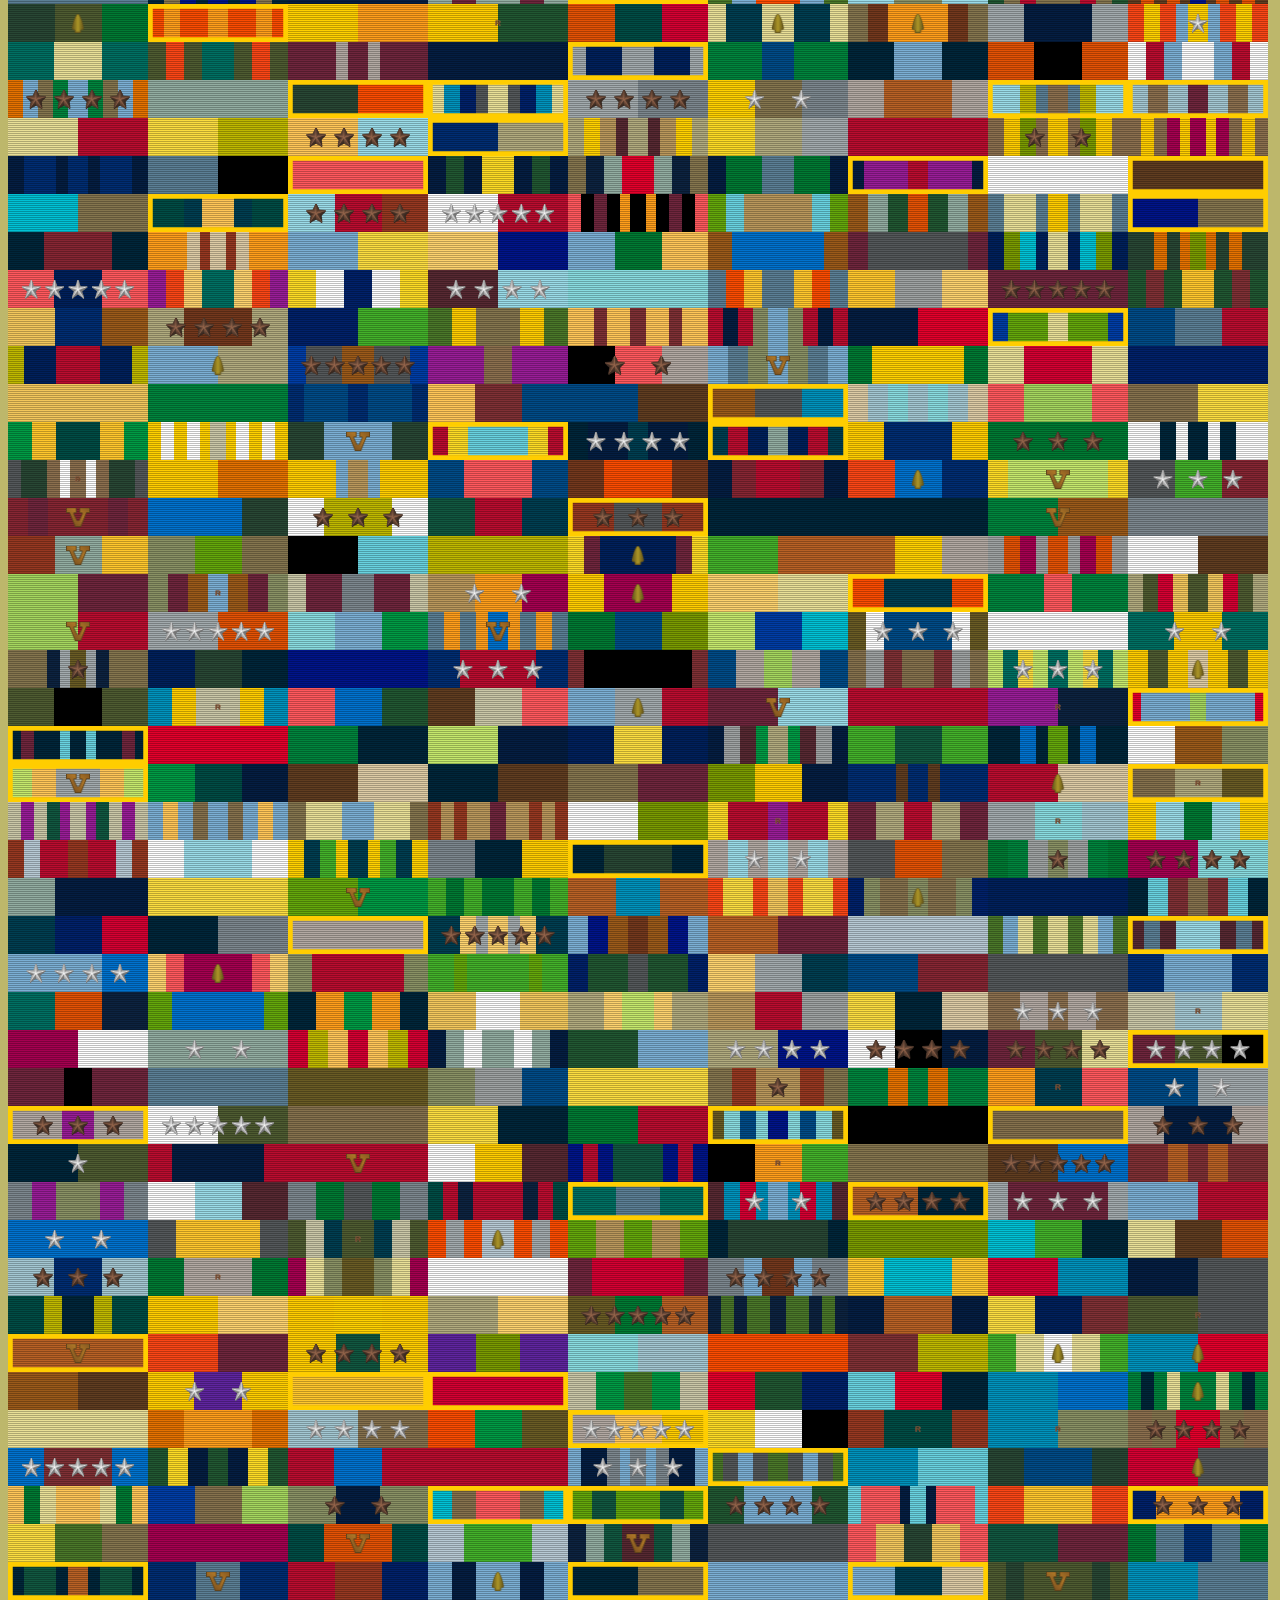
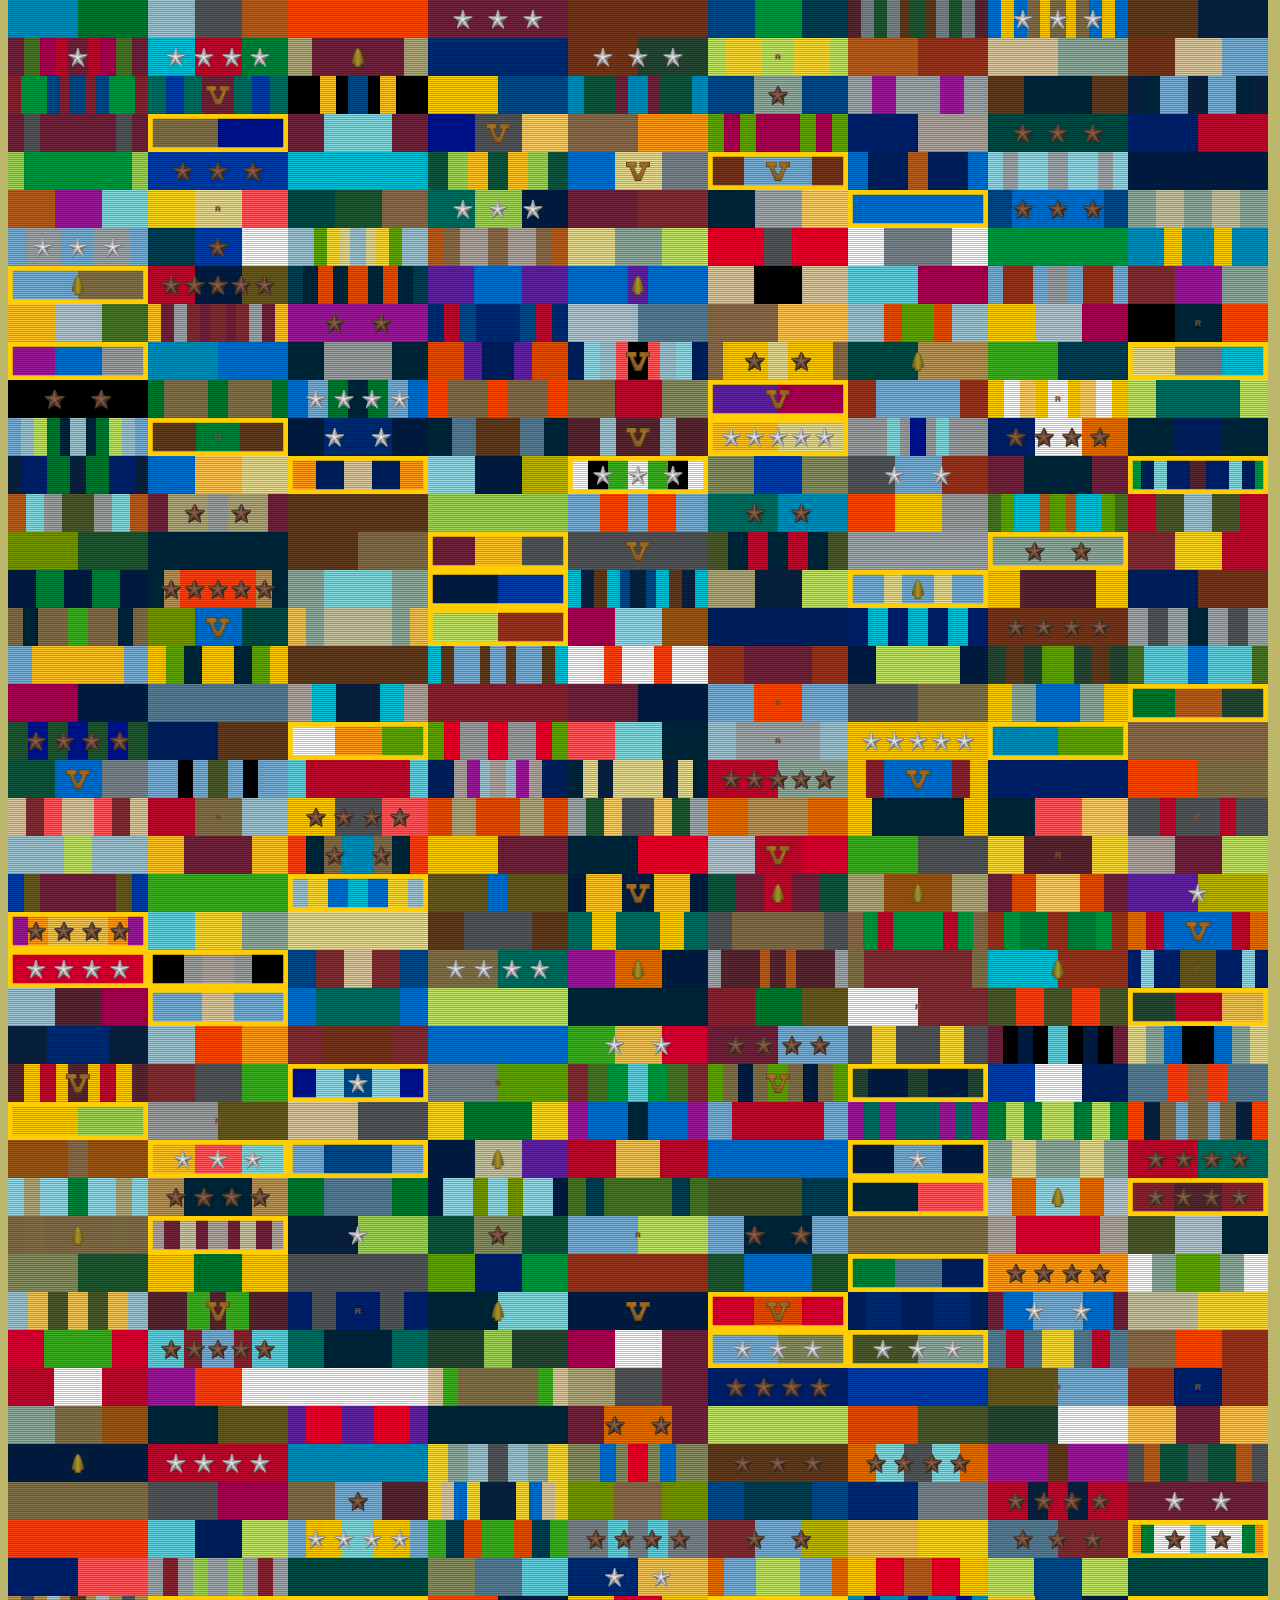
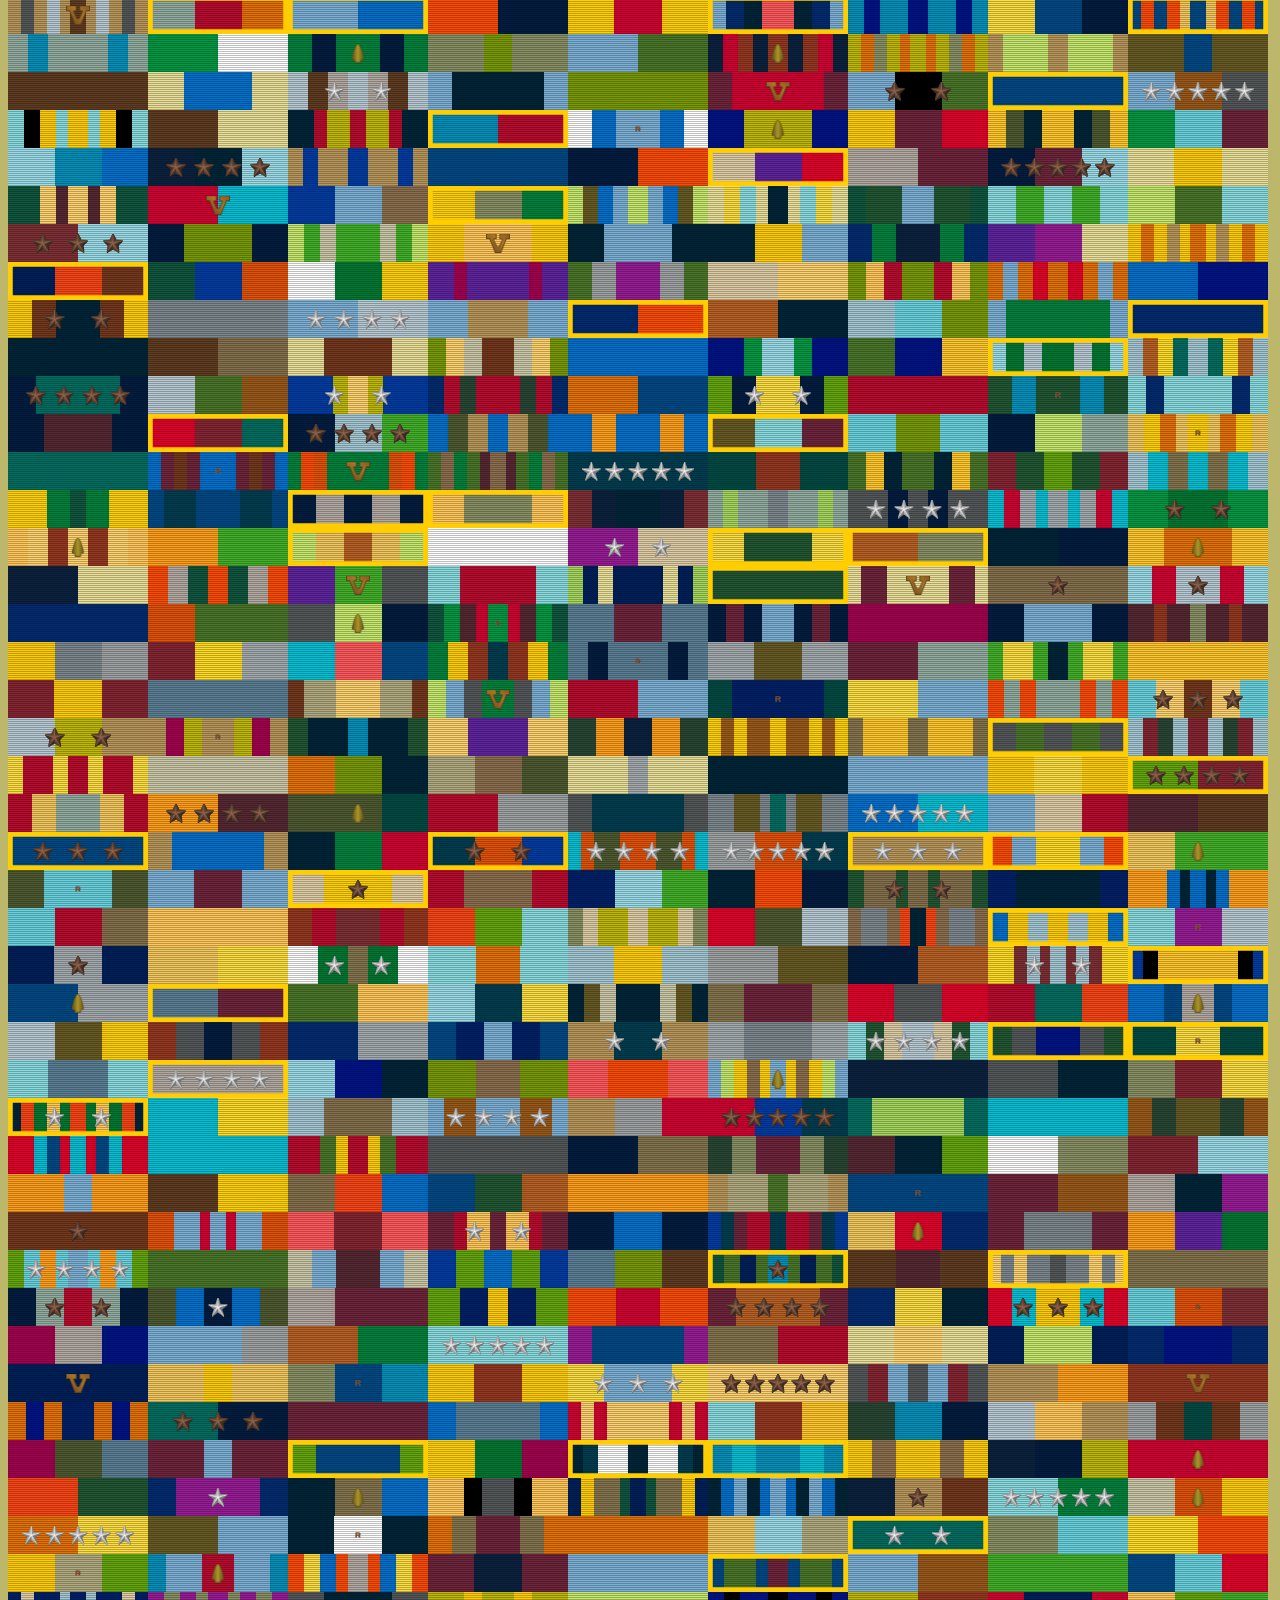
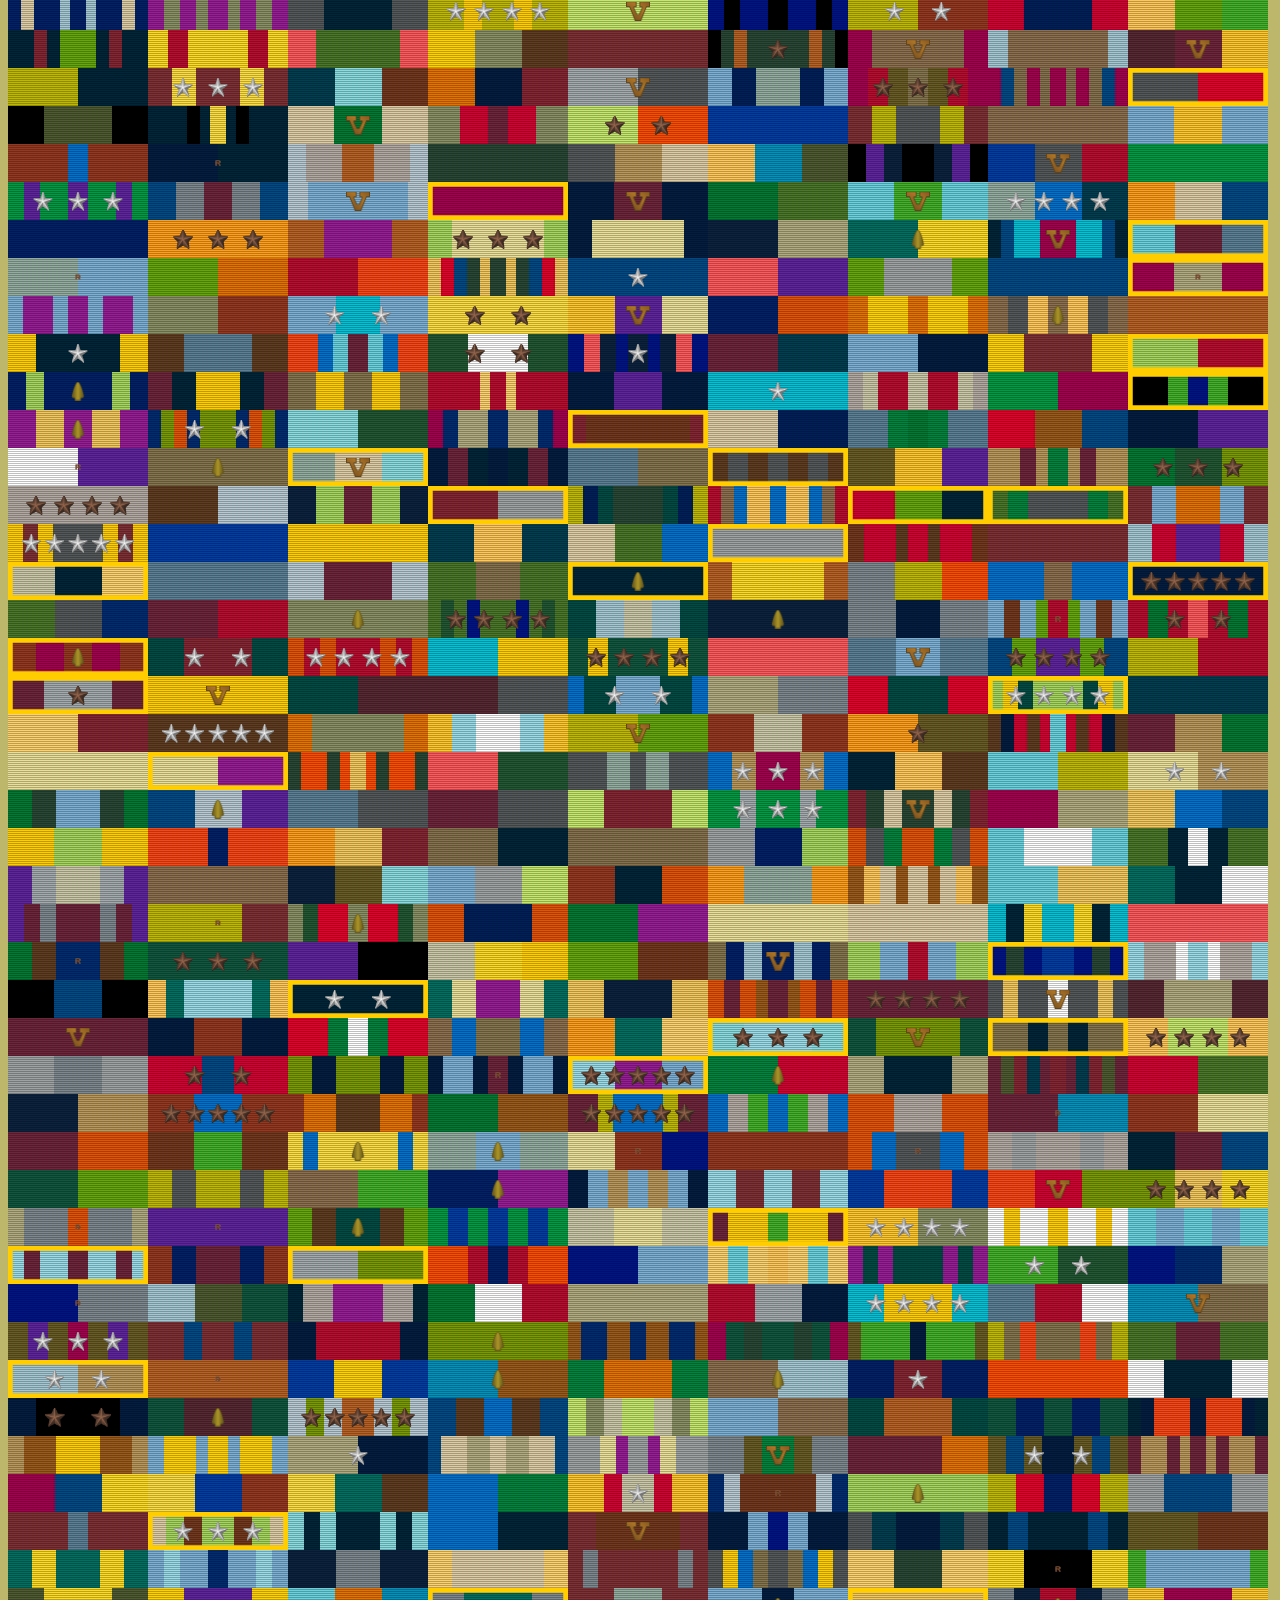
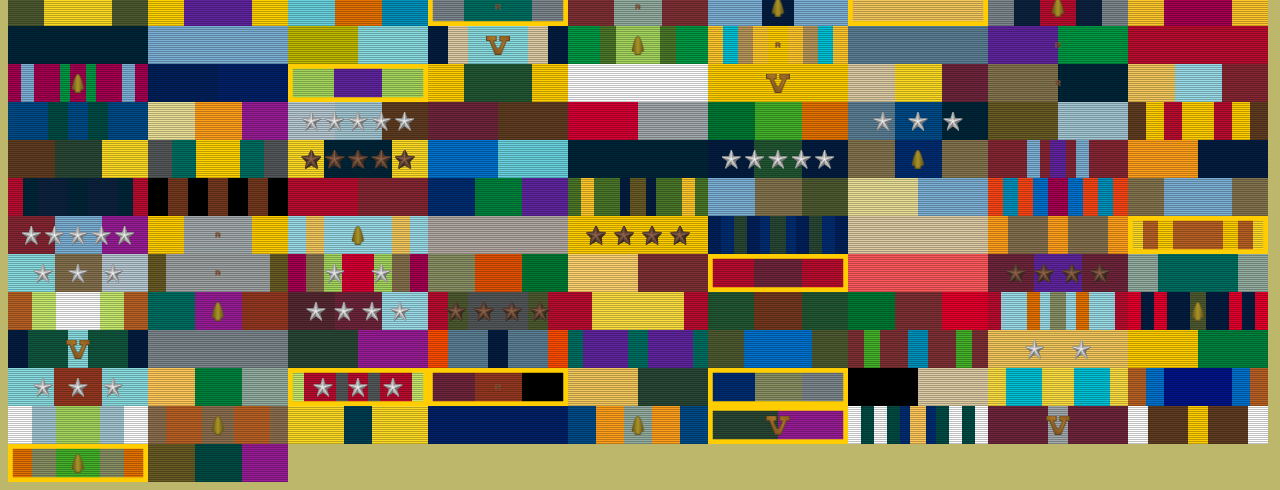
==== commit 3afdcf15: "Update wildMode.html" ====
--- a/wildMode.html
+++ b/wildMode.html
@@ -30,7 +30,7 @@
          height="160" width="200"/>
      <img id="Rdevice"
          src="images/Rdevice.png"
-         height="260" width="400"/>
+         height="460" width="600"/>
 
 
 </div>
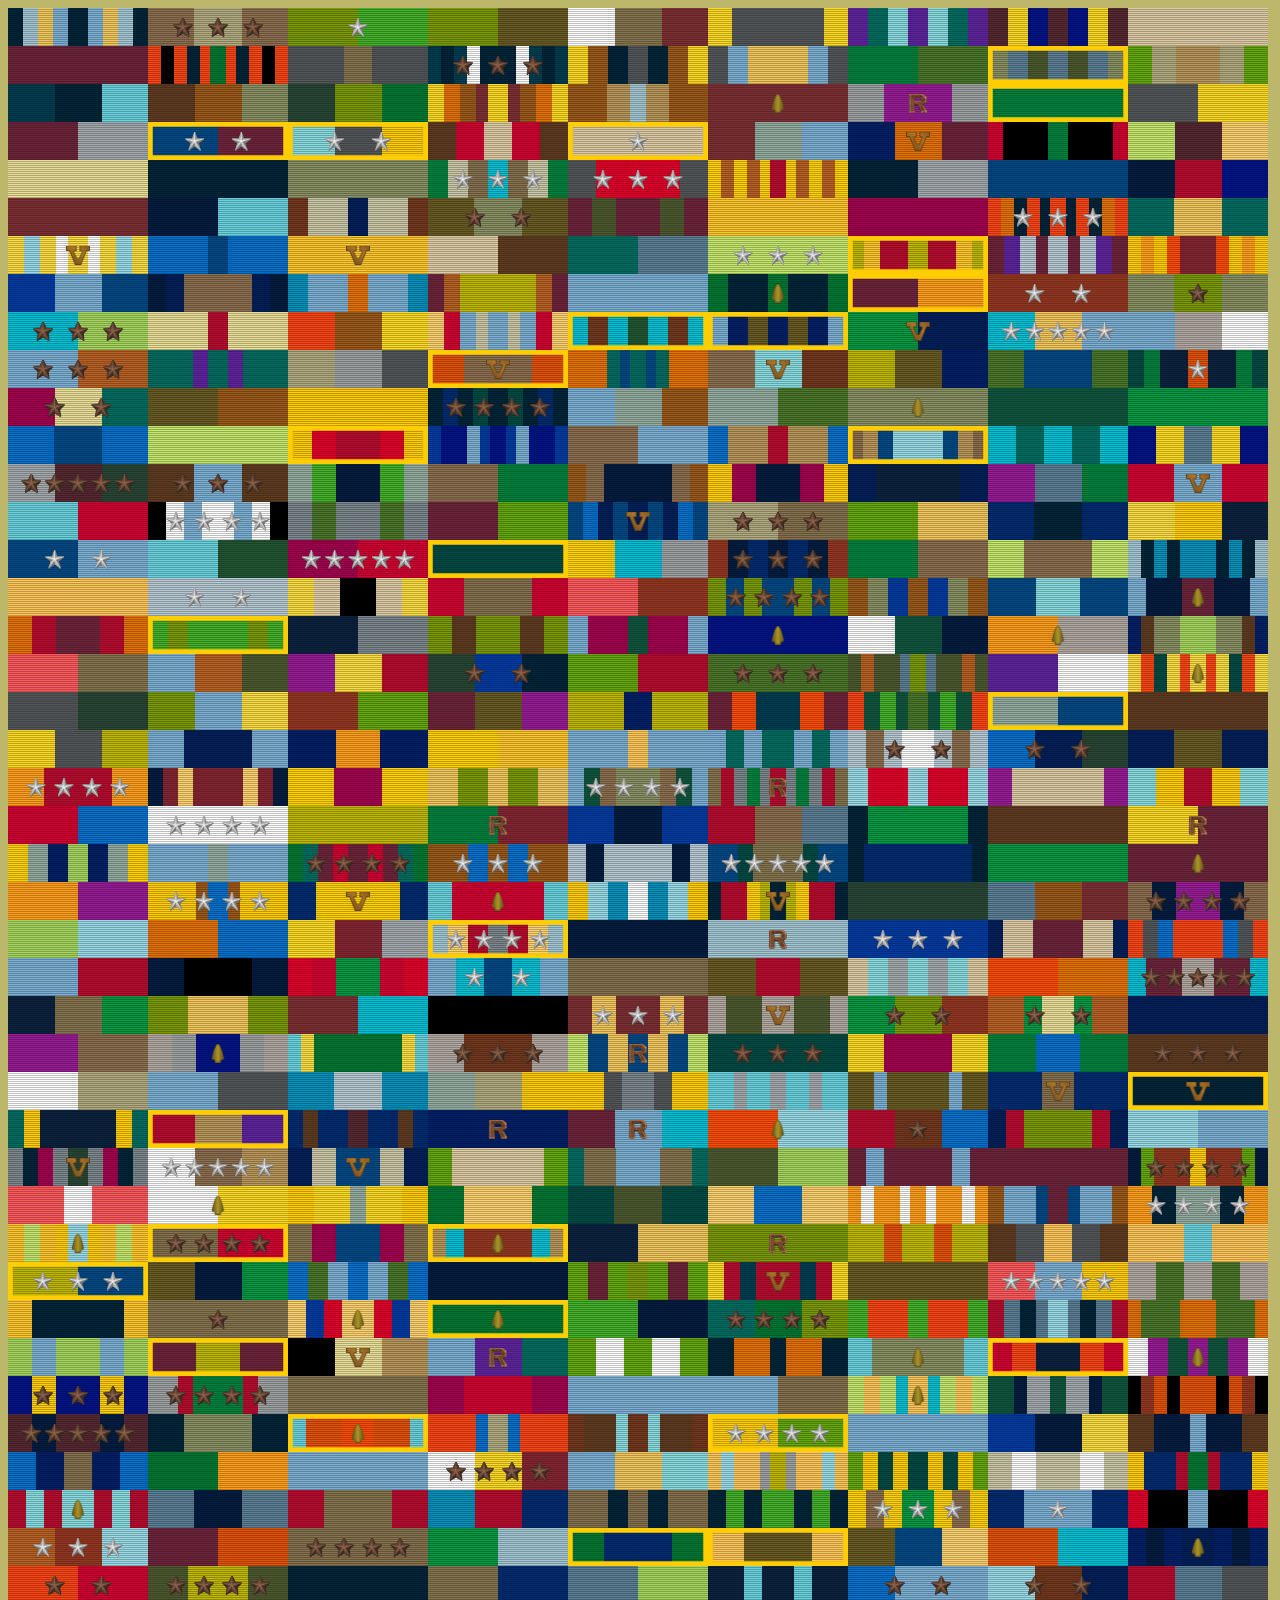
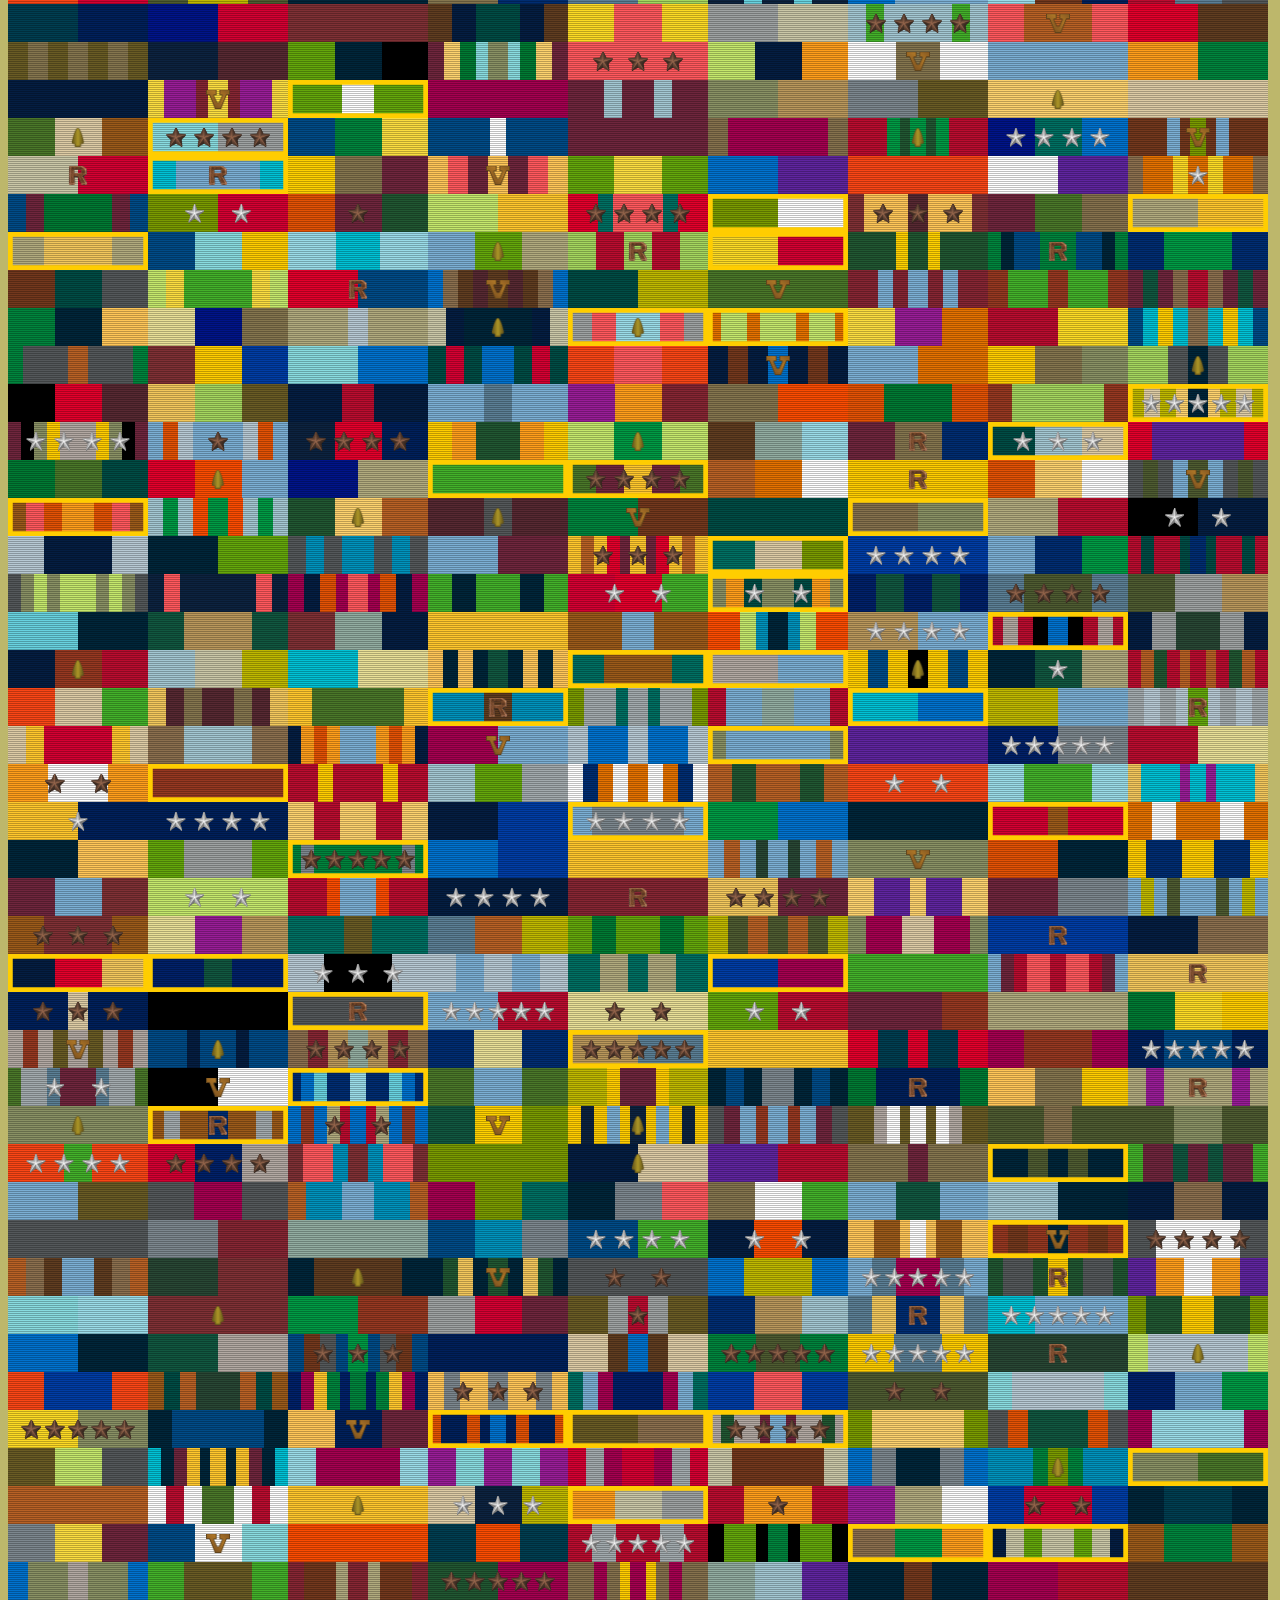
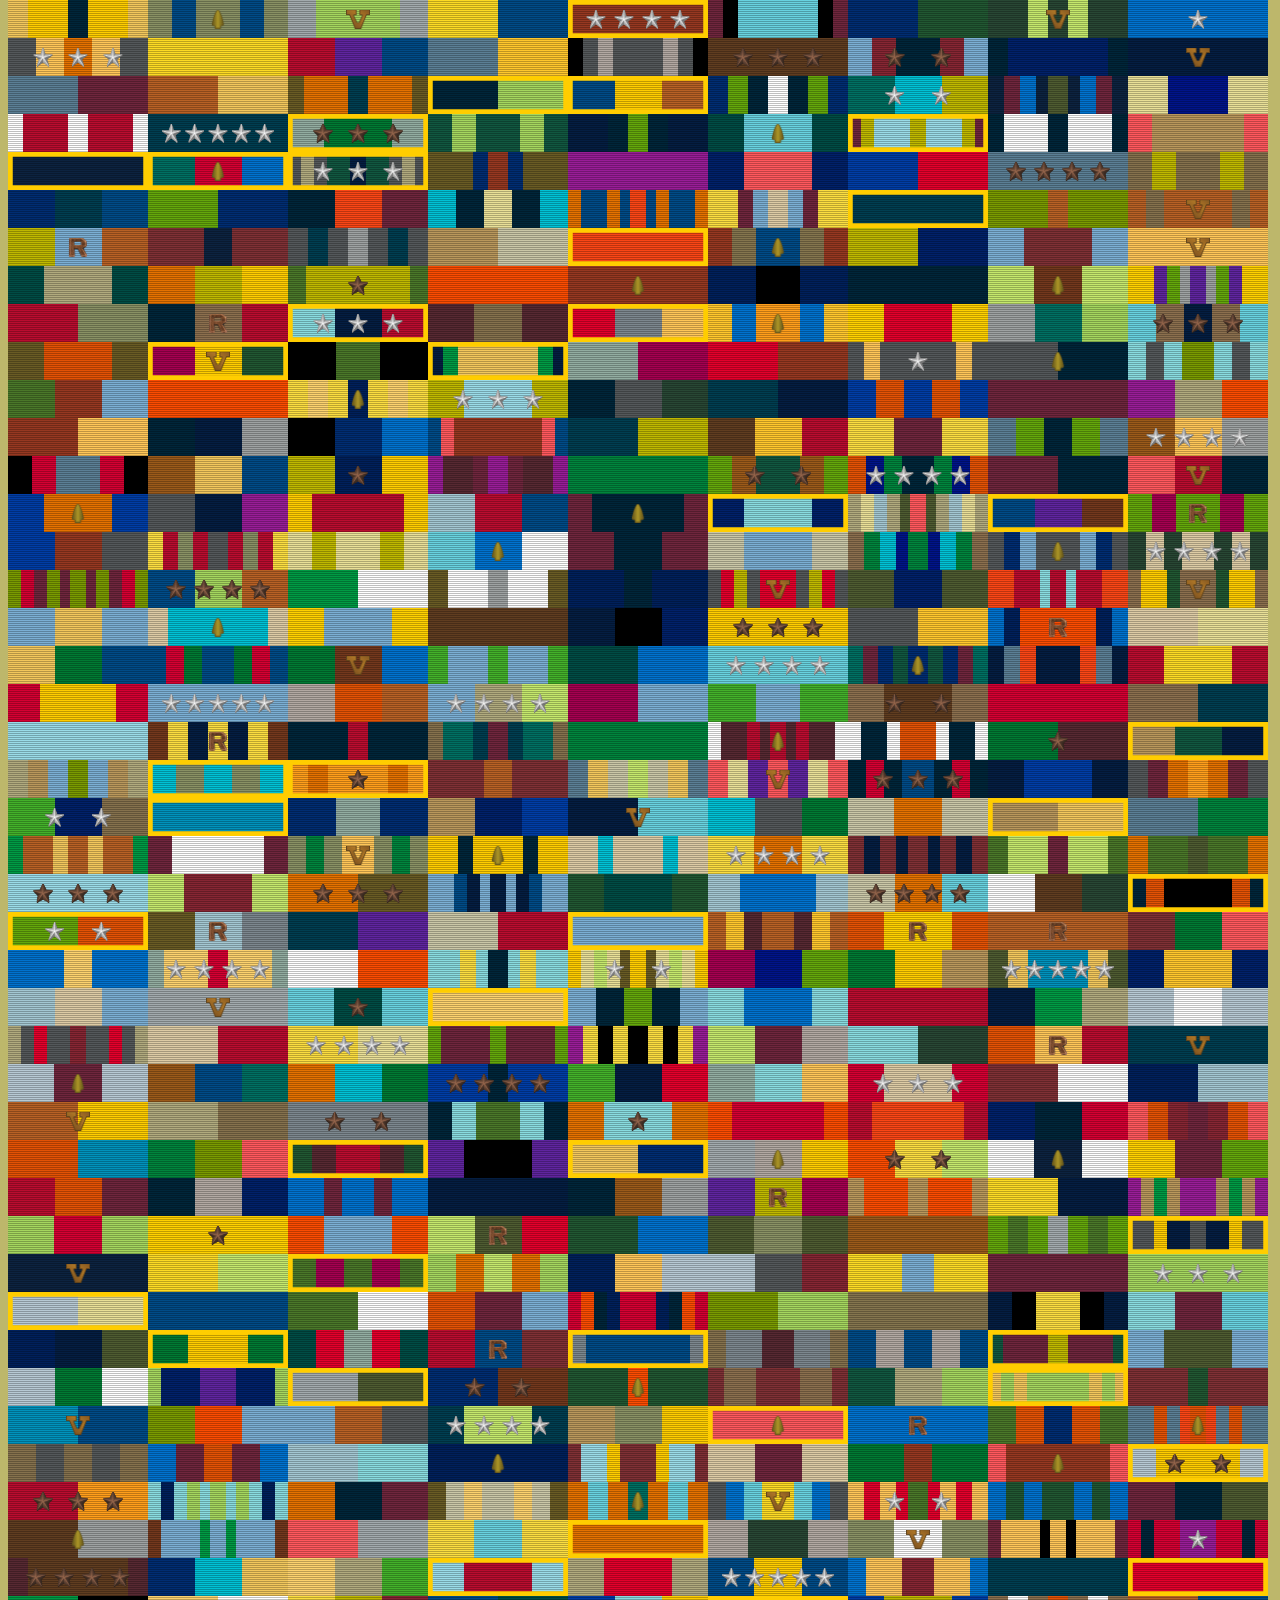
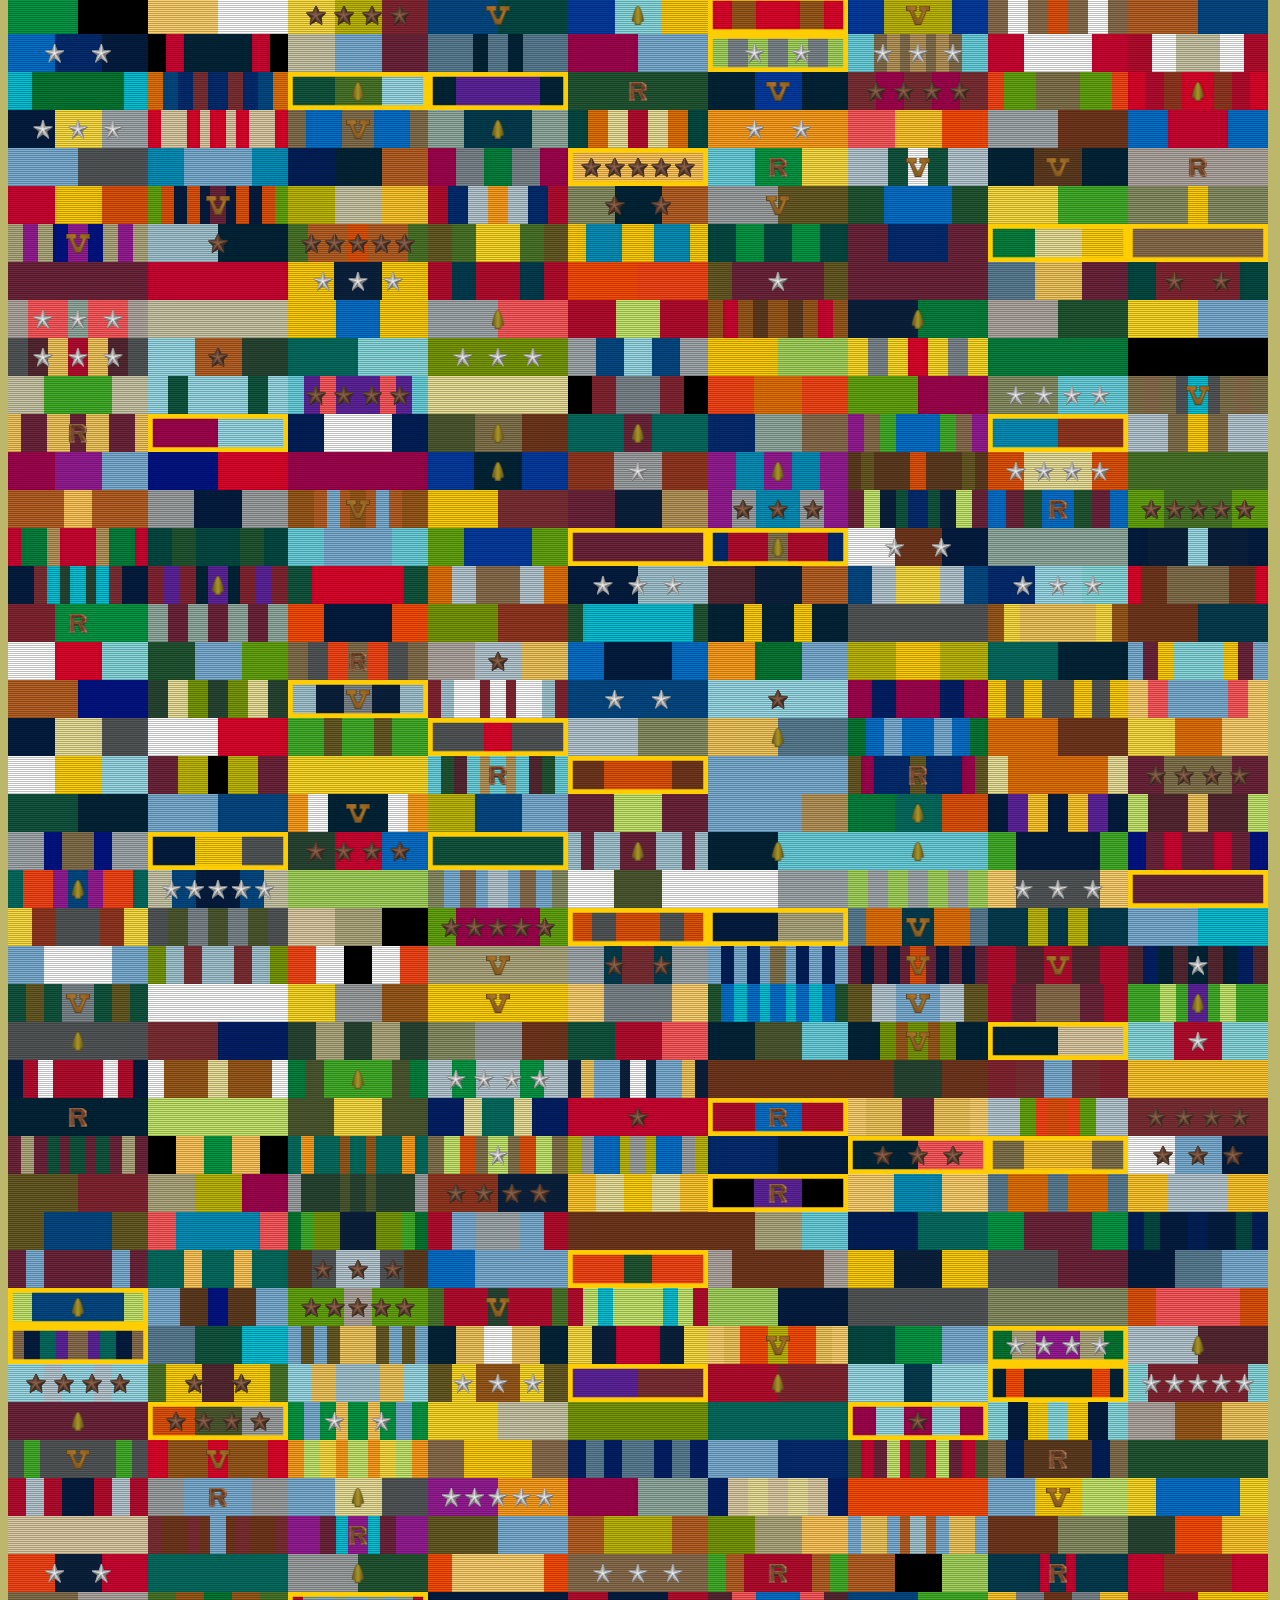
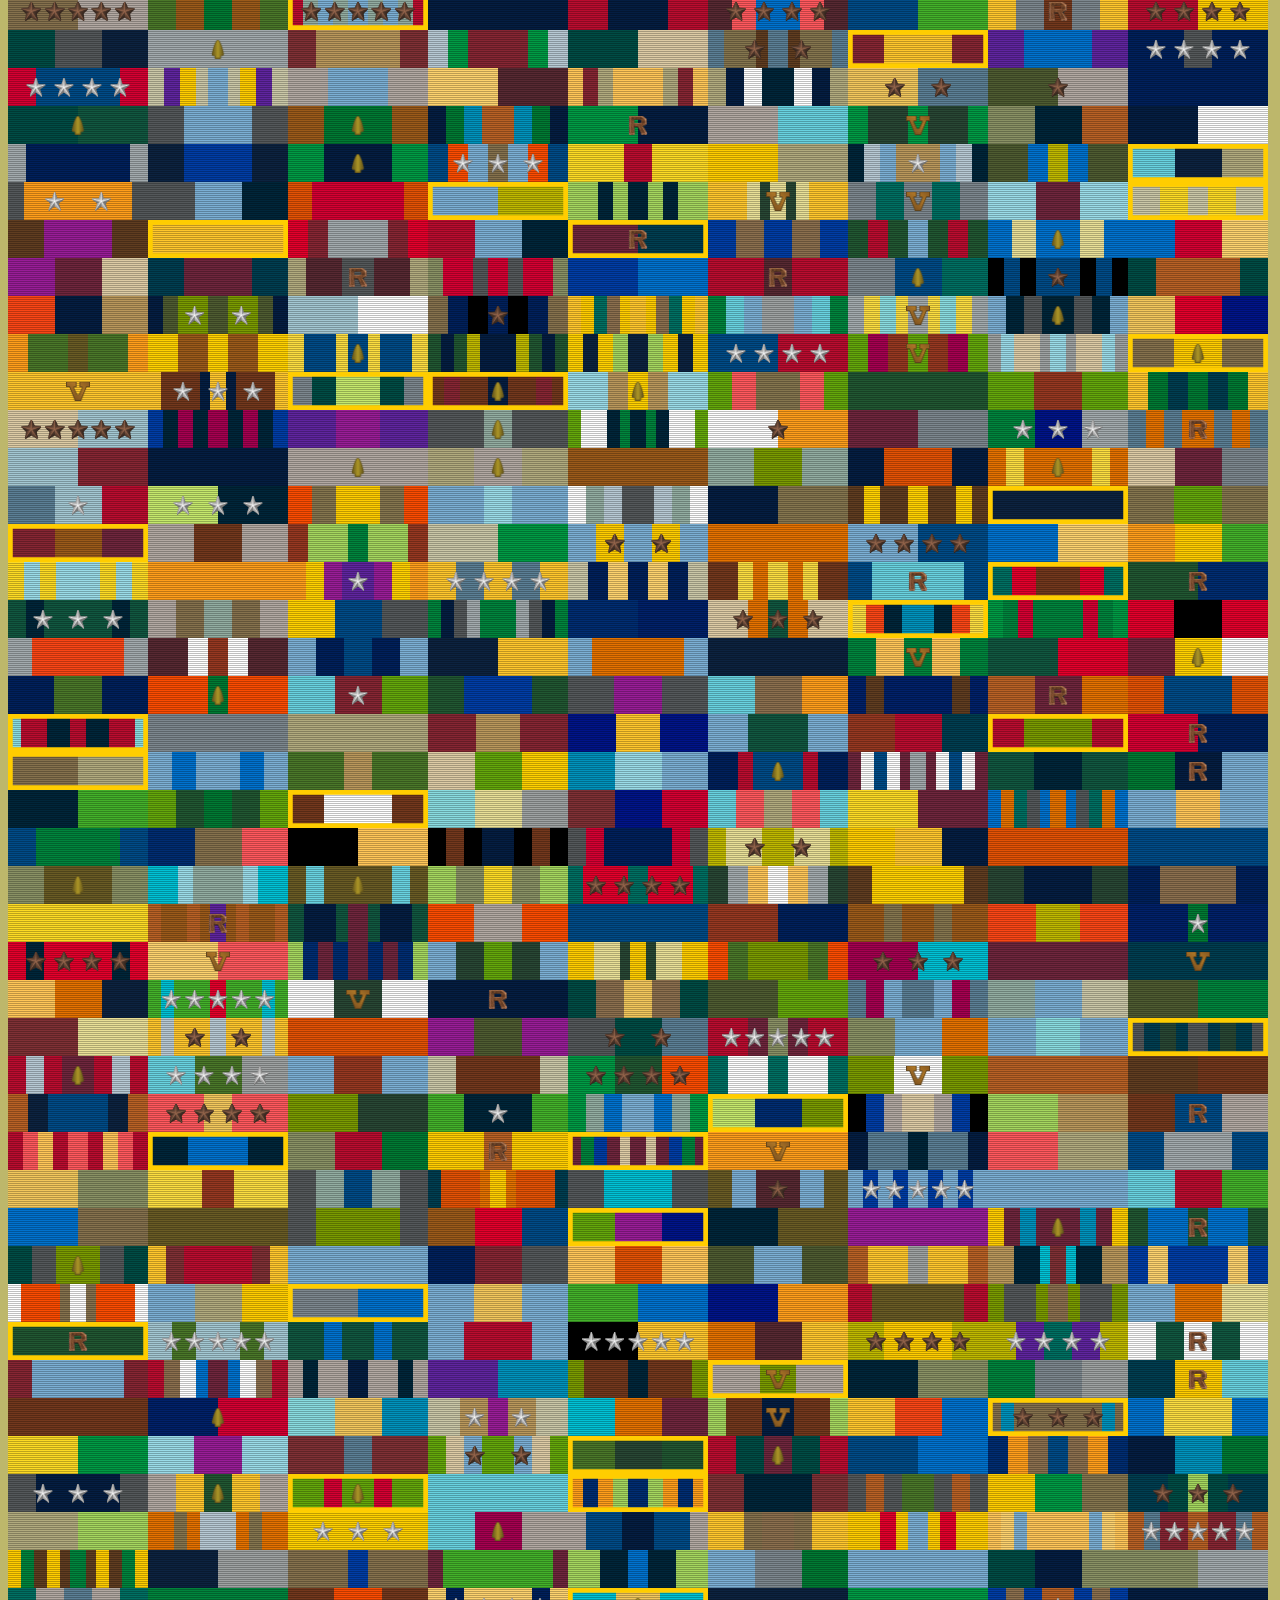
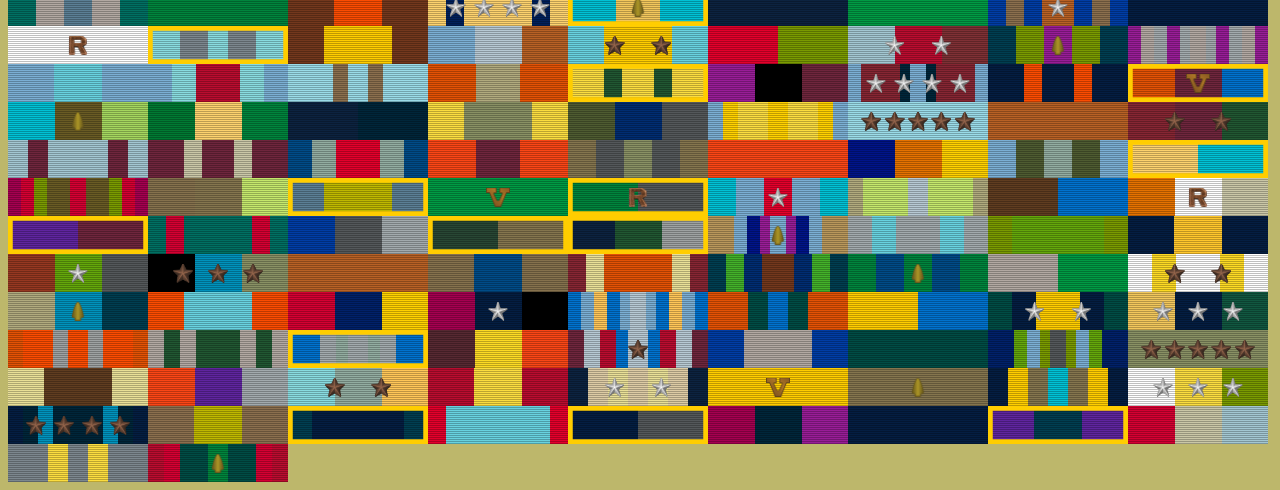
==== commit 0531fa76: "RDevice size change" ====
--- a/wildMode.html
+++ b/wildMode.html
@@ -30,7 +30,7 @@
          height="160" width="200"/>
      <img id="Rdevice"
          src="images/Rdevice.png"
-         height="460" width="600"/>
+         height="160" width="200"/>
 
 
 </div>
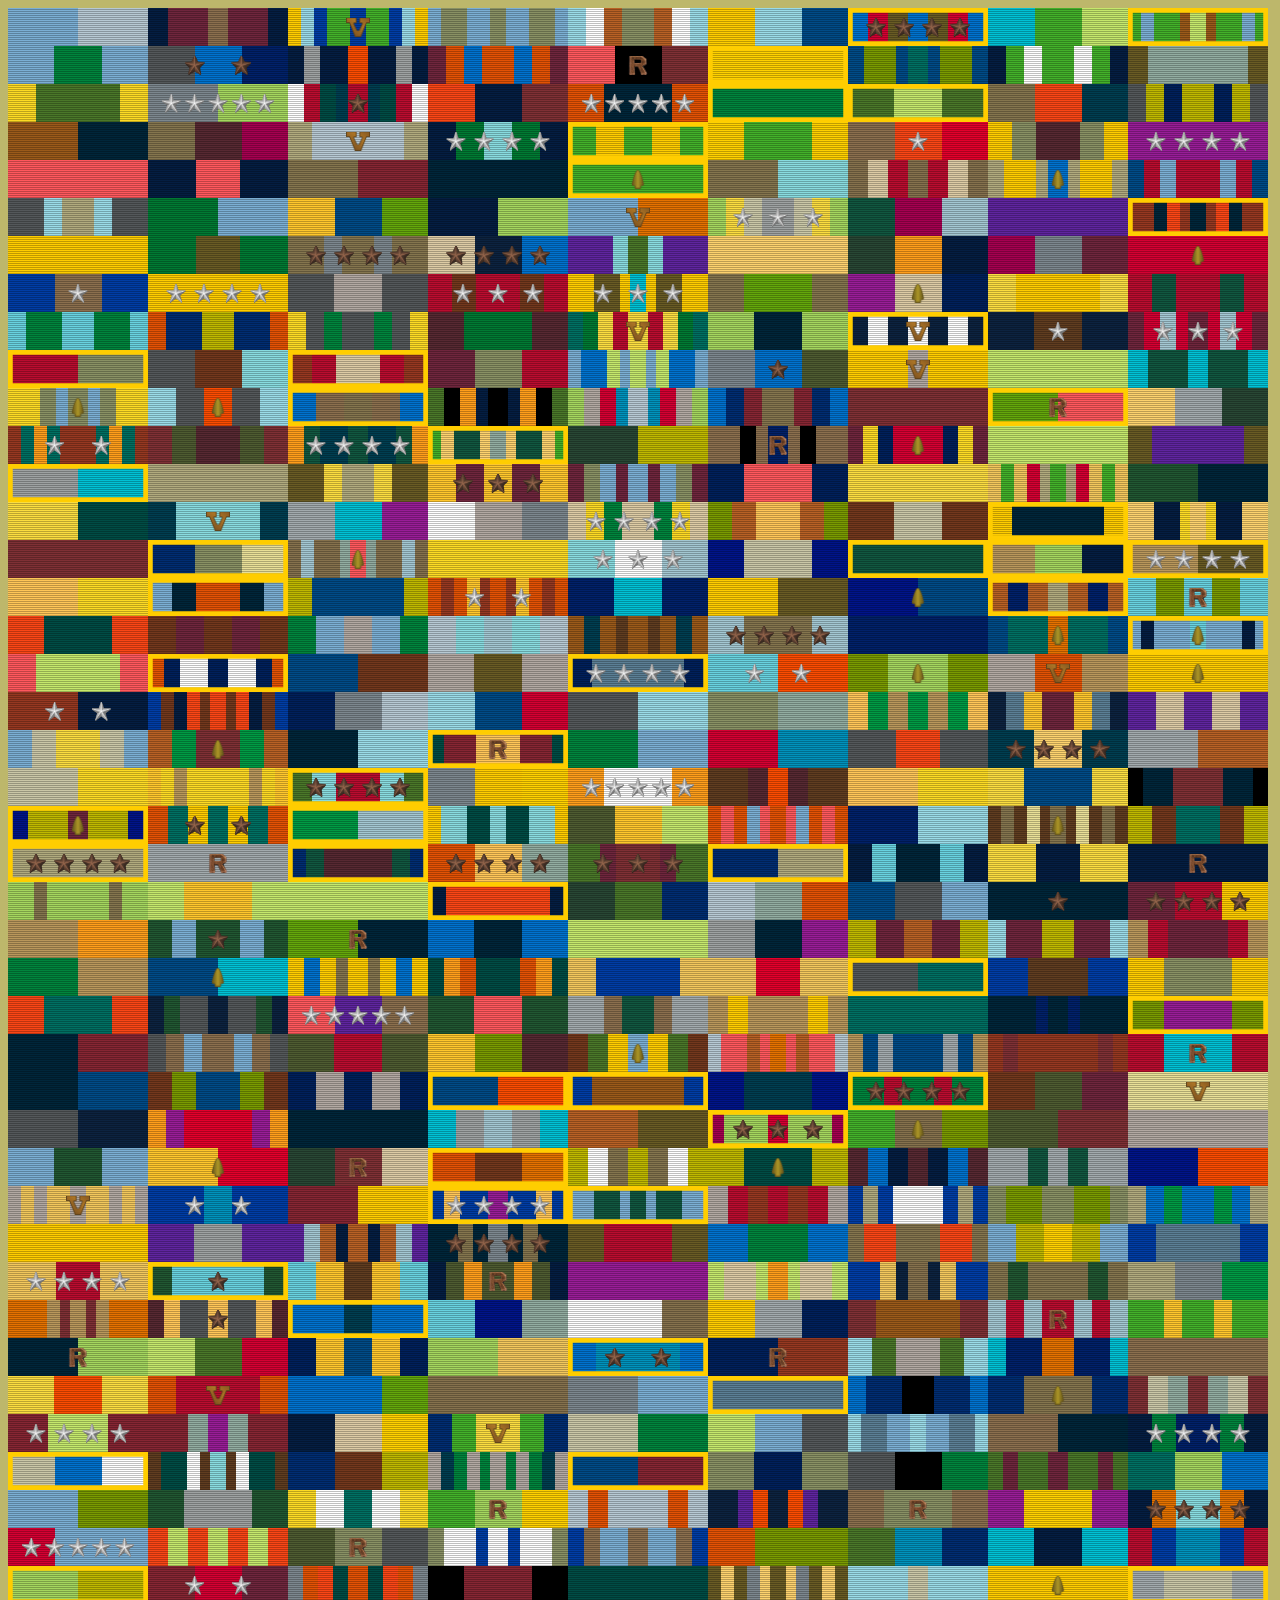
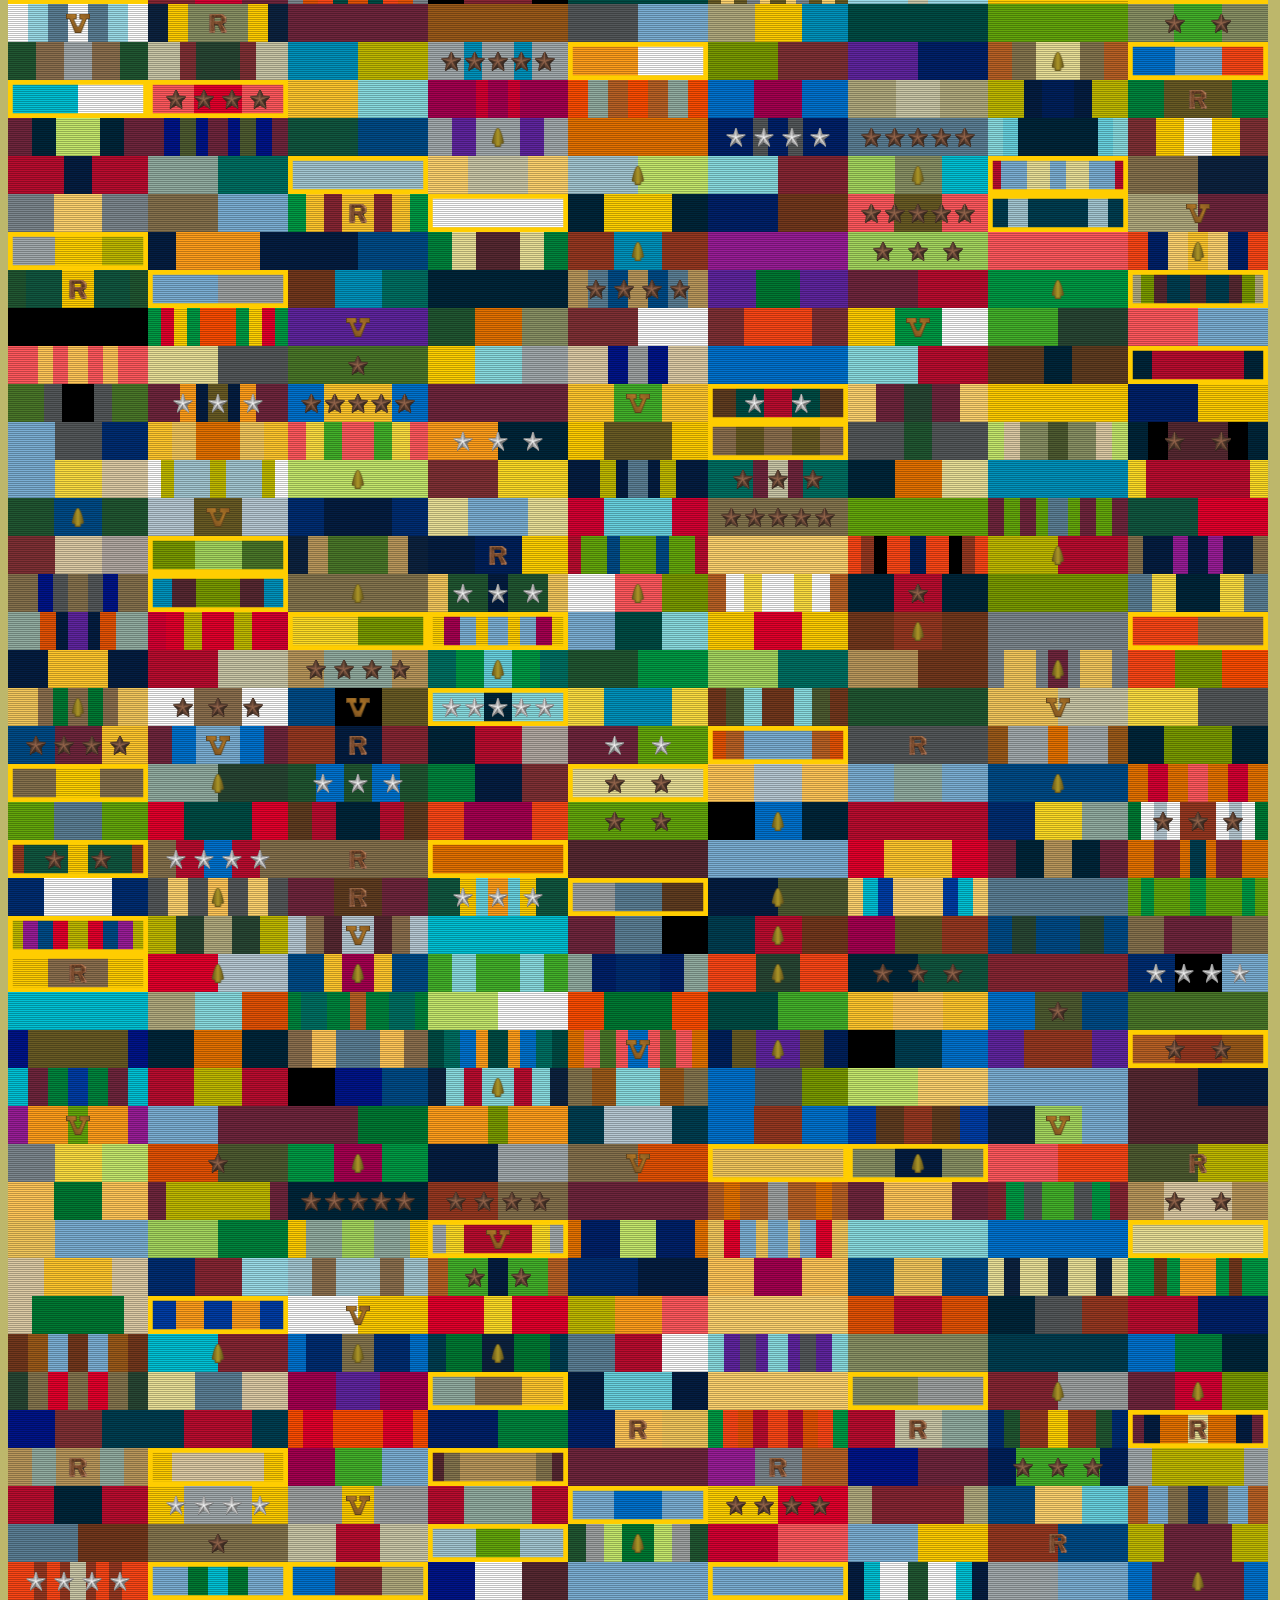
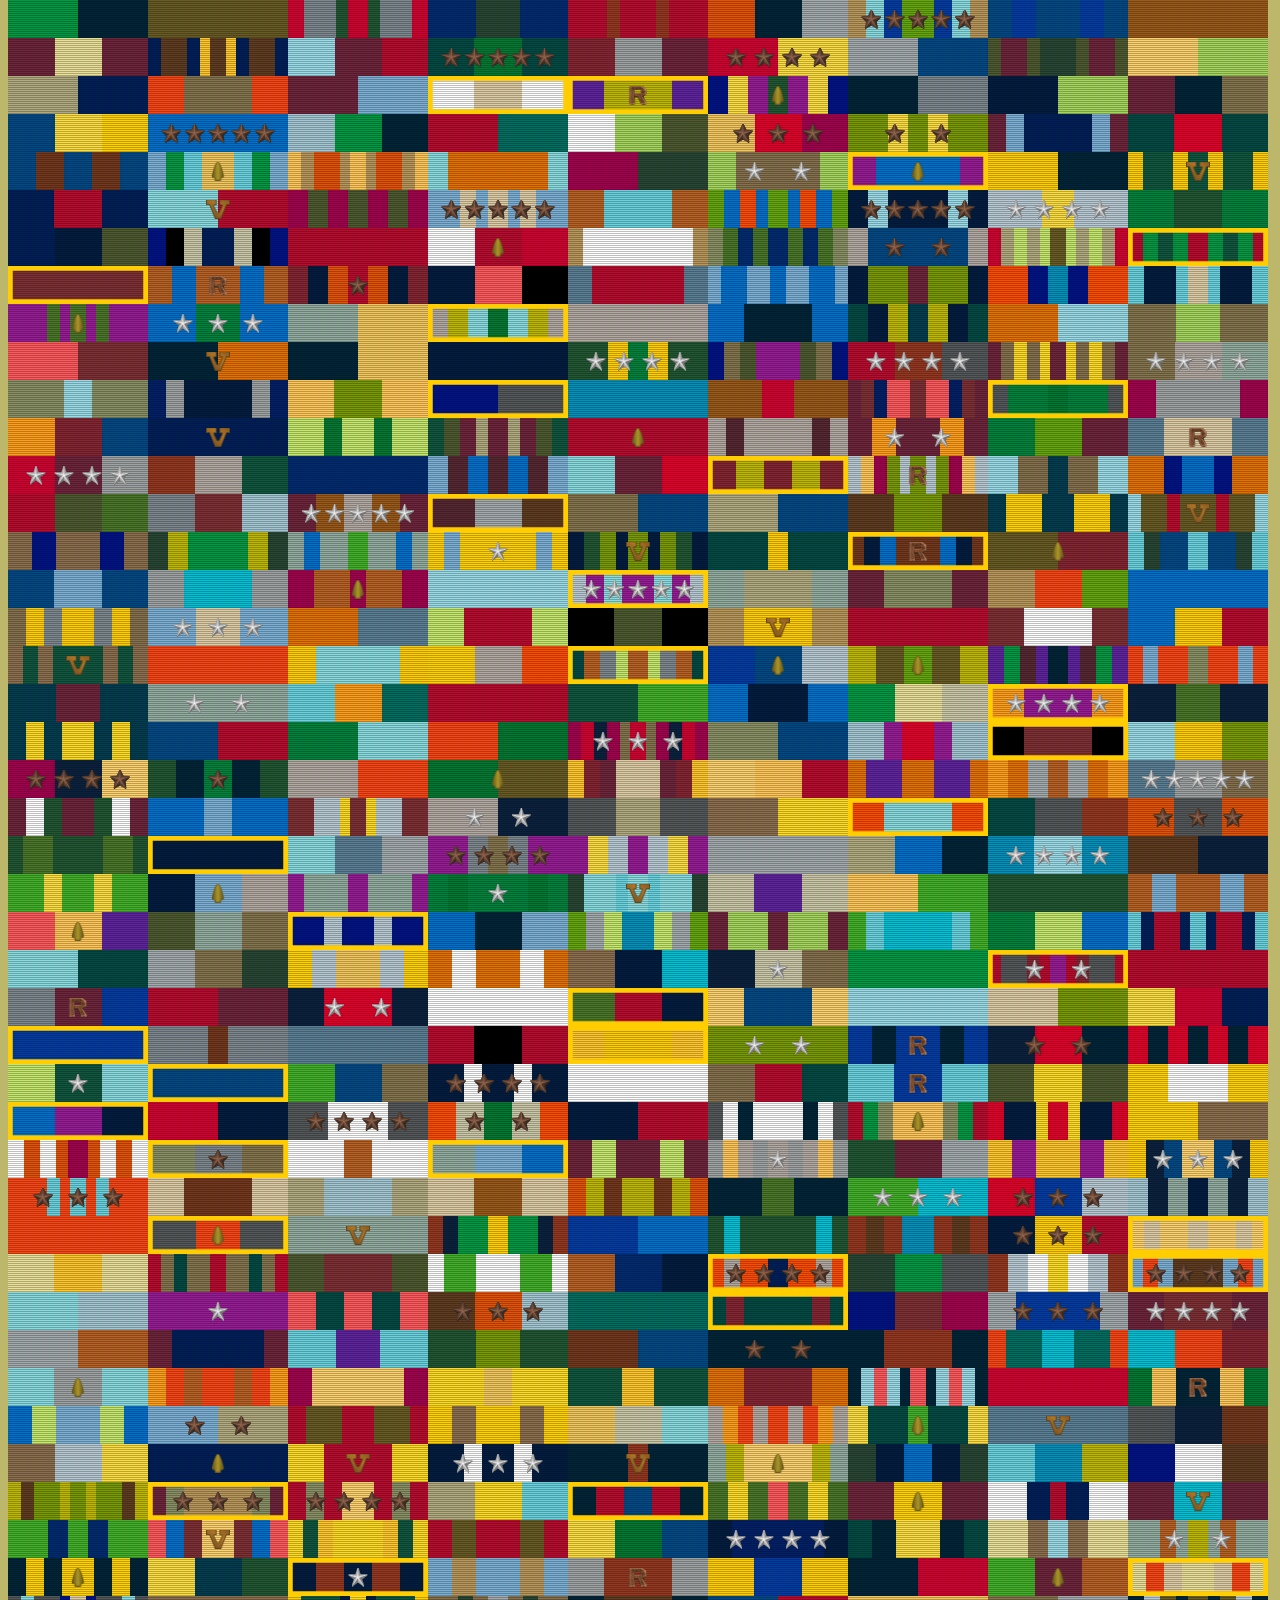
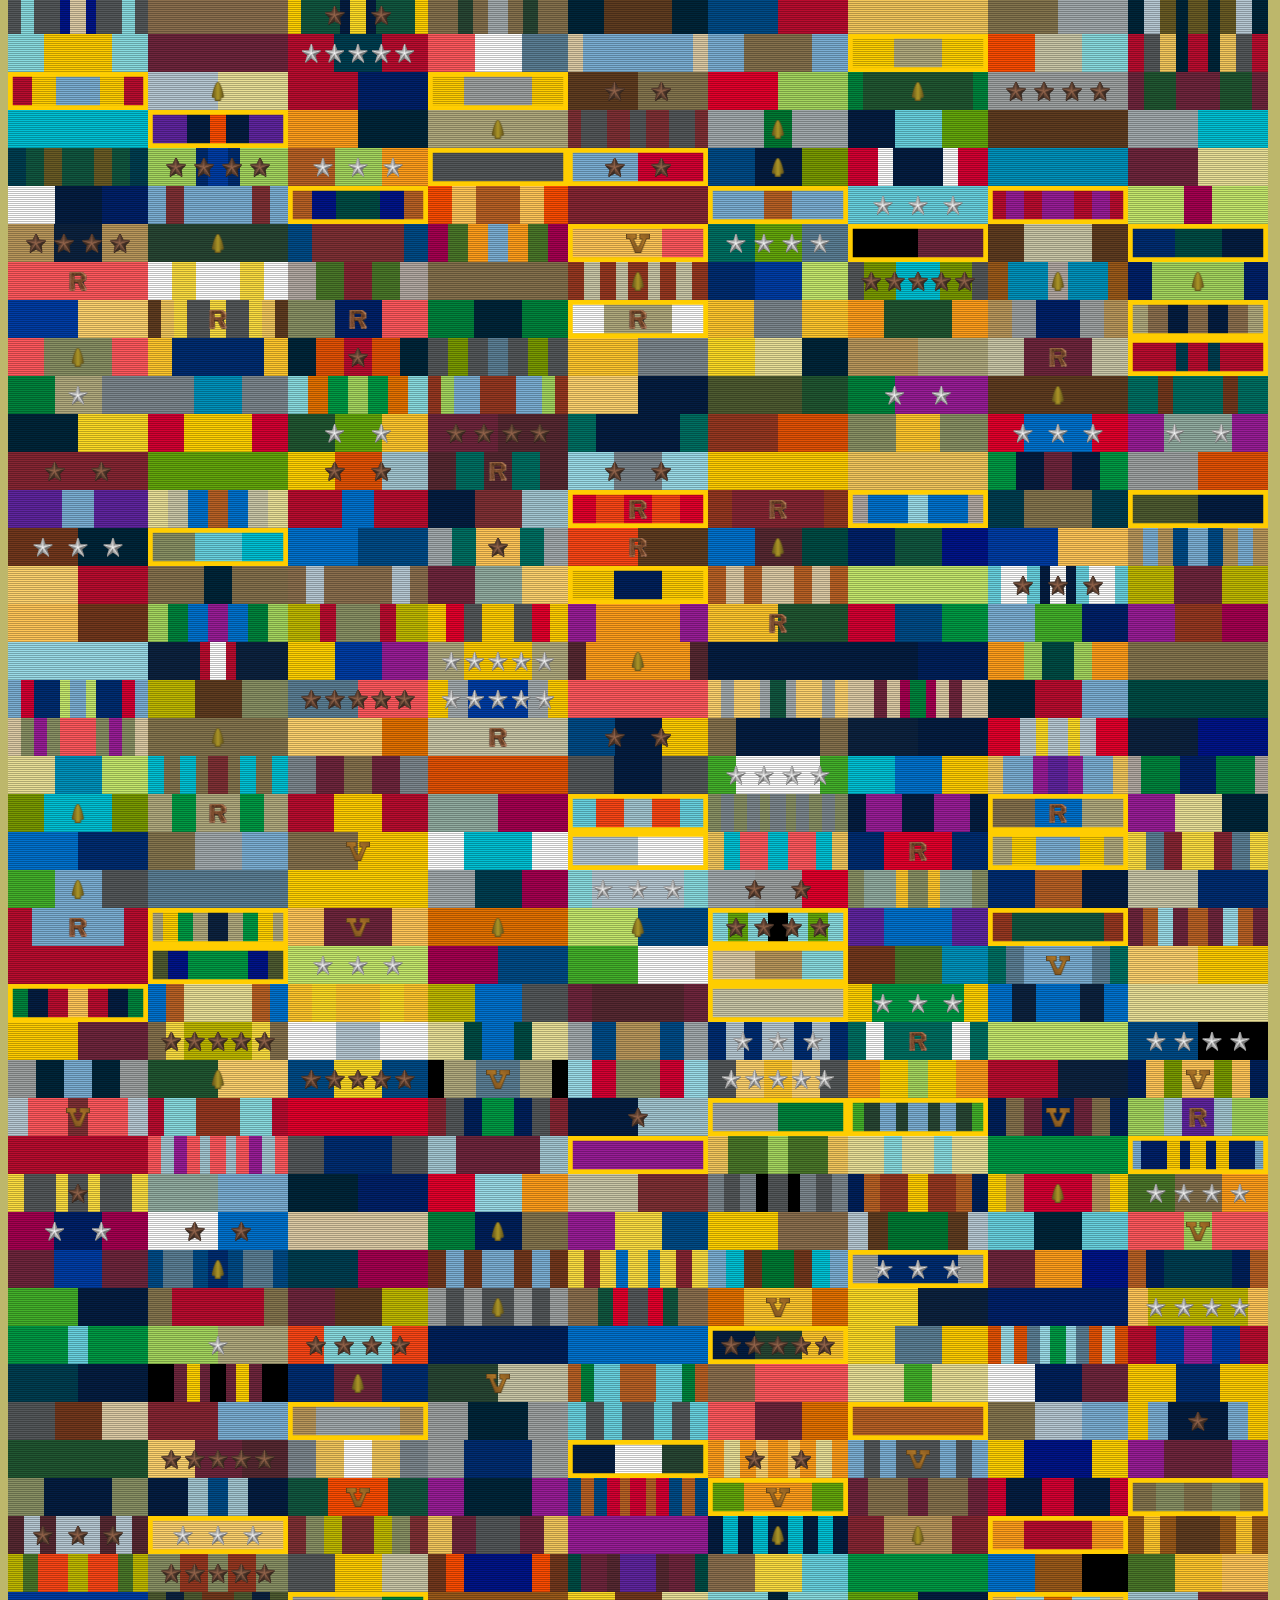
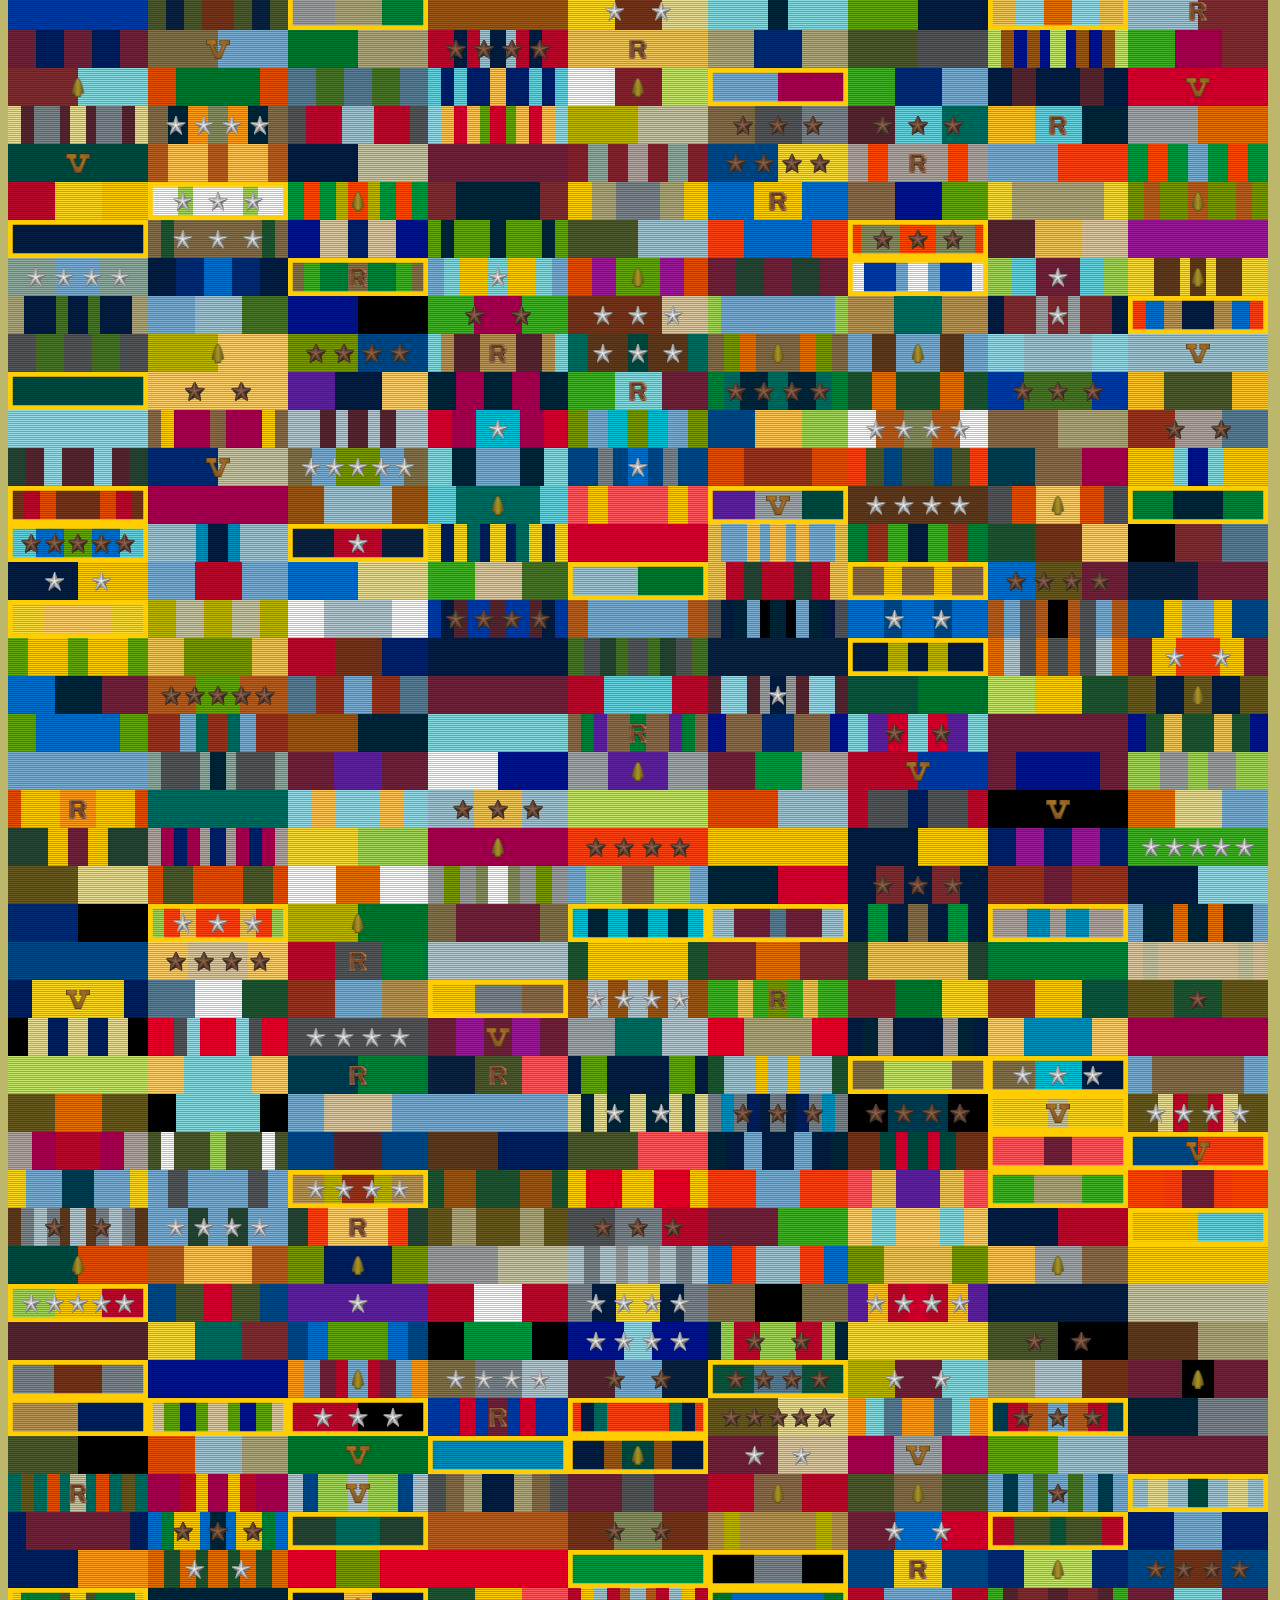
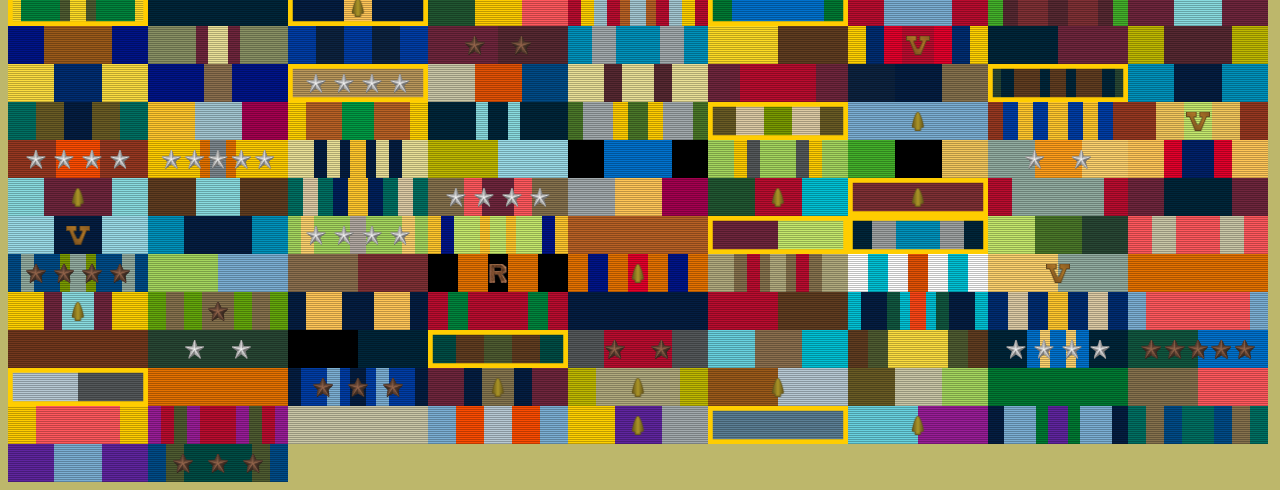
==== commit d73ce6e2: "Update wildMode.html" ====
--- a/wildMode.html
+++ b/wildMode.html
@@ -30,7 +30,7 @@
          height="160" width="200"/>
      <img id="Rdevice"
          src="images/Rdevice.png"
-         height="160" width="200"/>
+         height="200" width="240"/>
 
 
 </div>
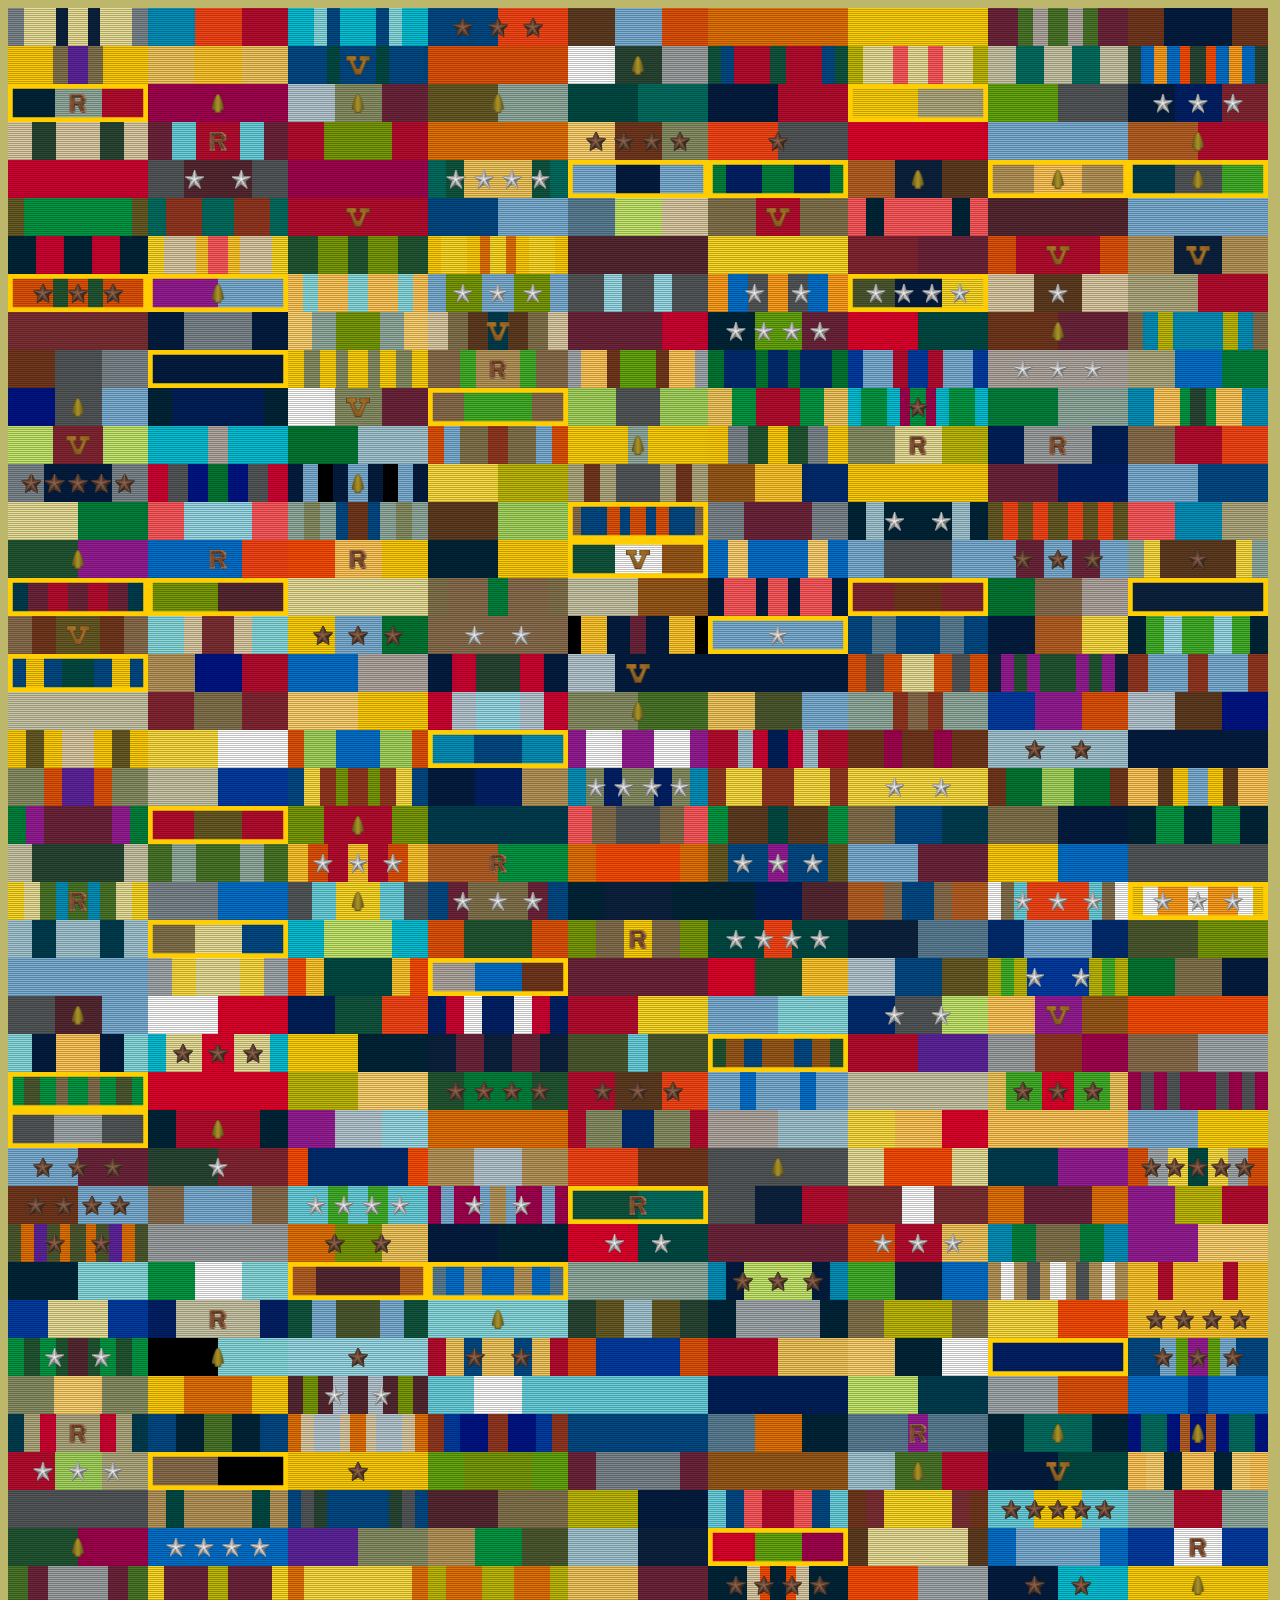
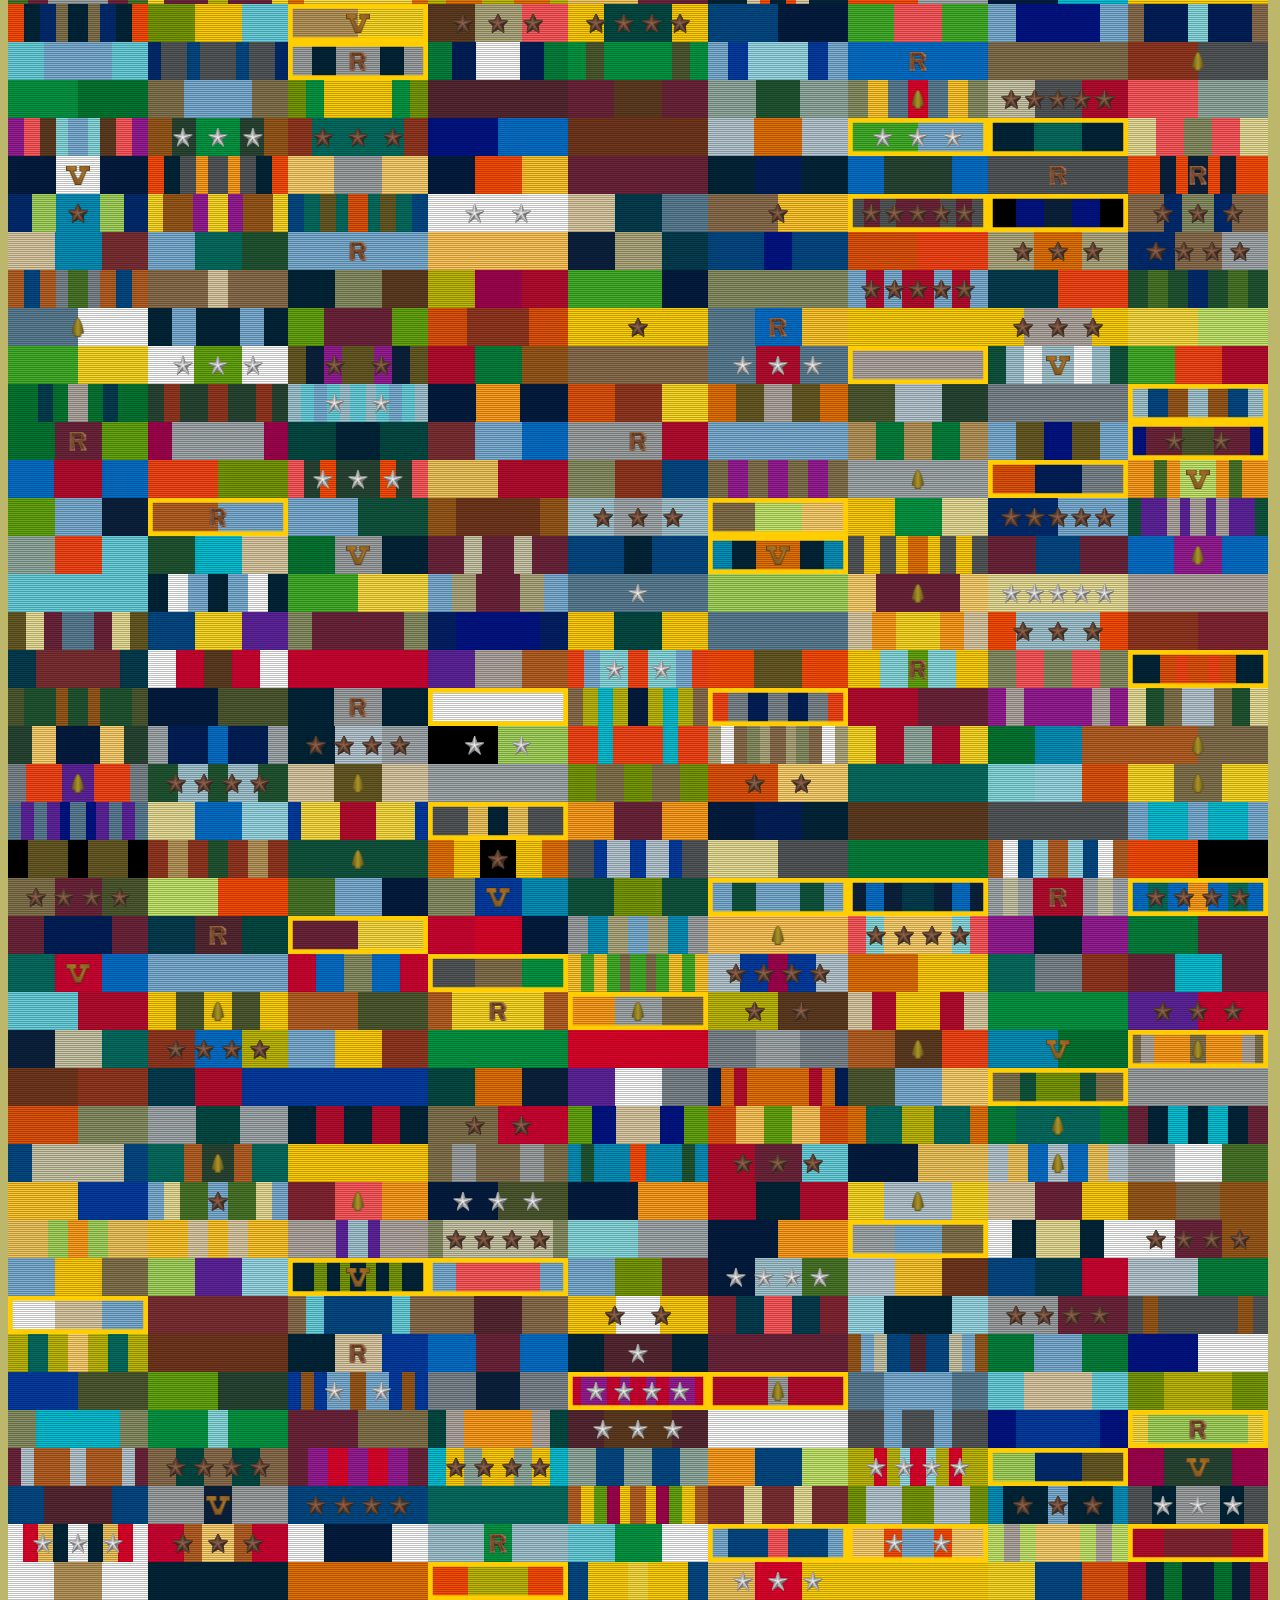
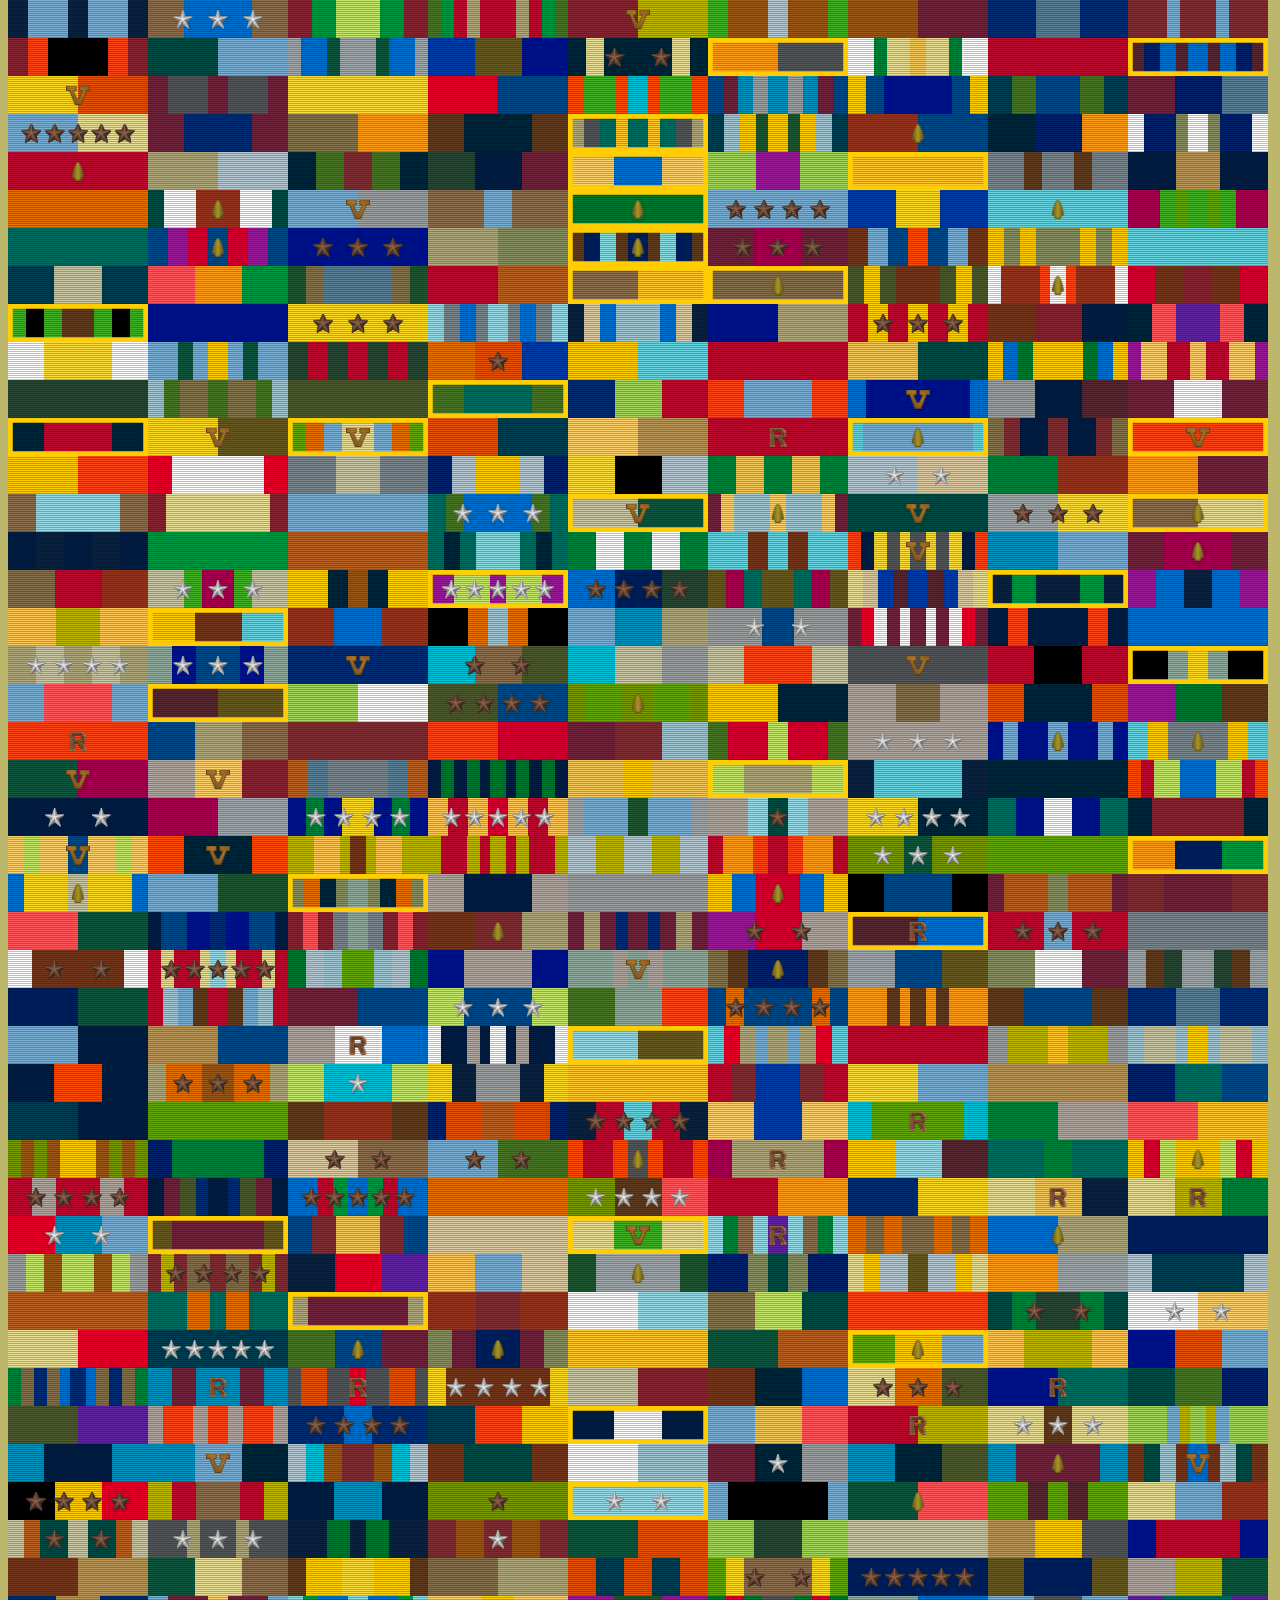
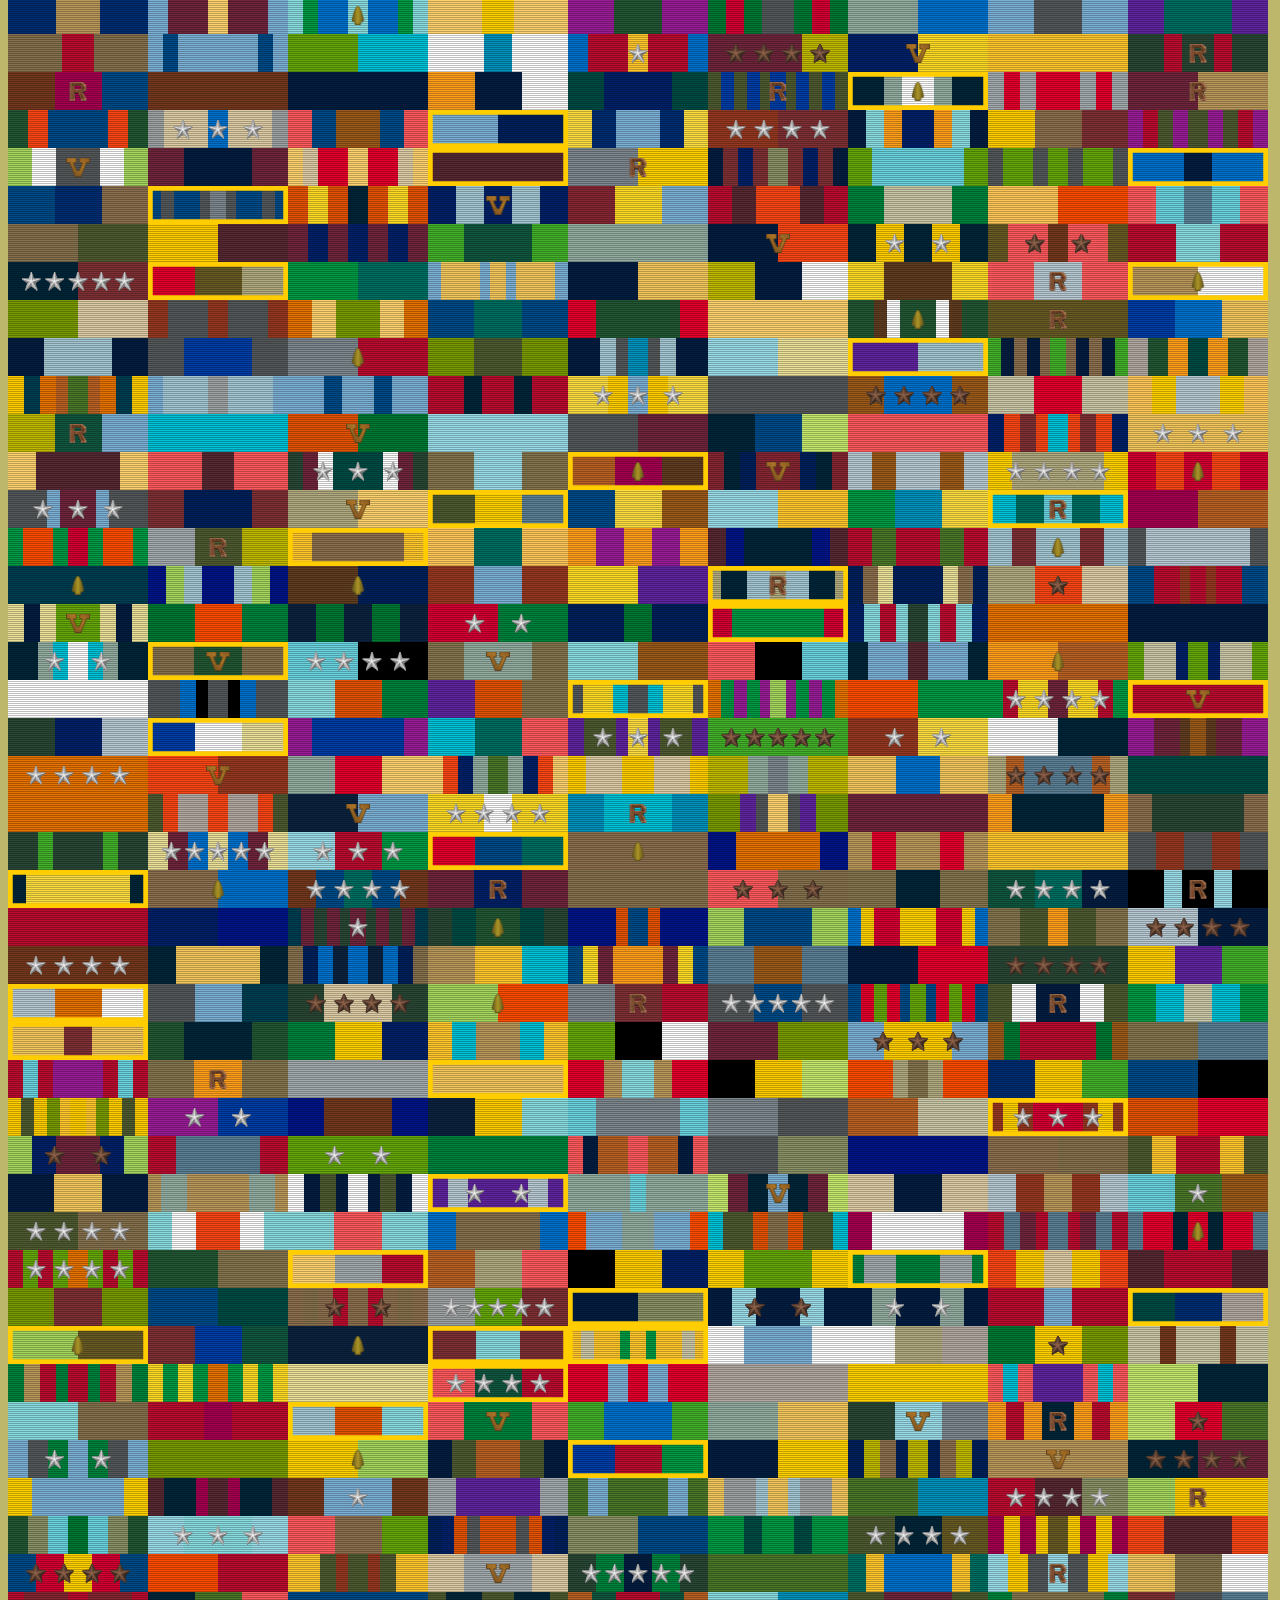
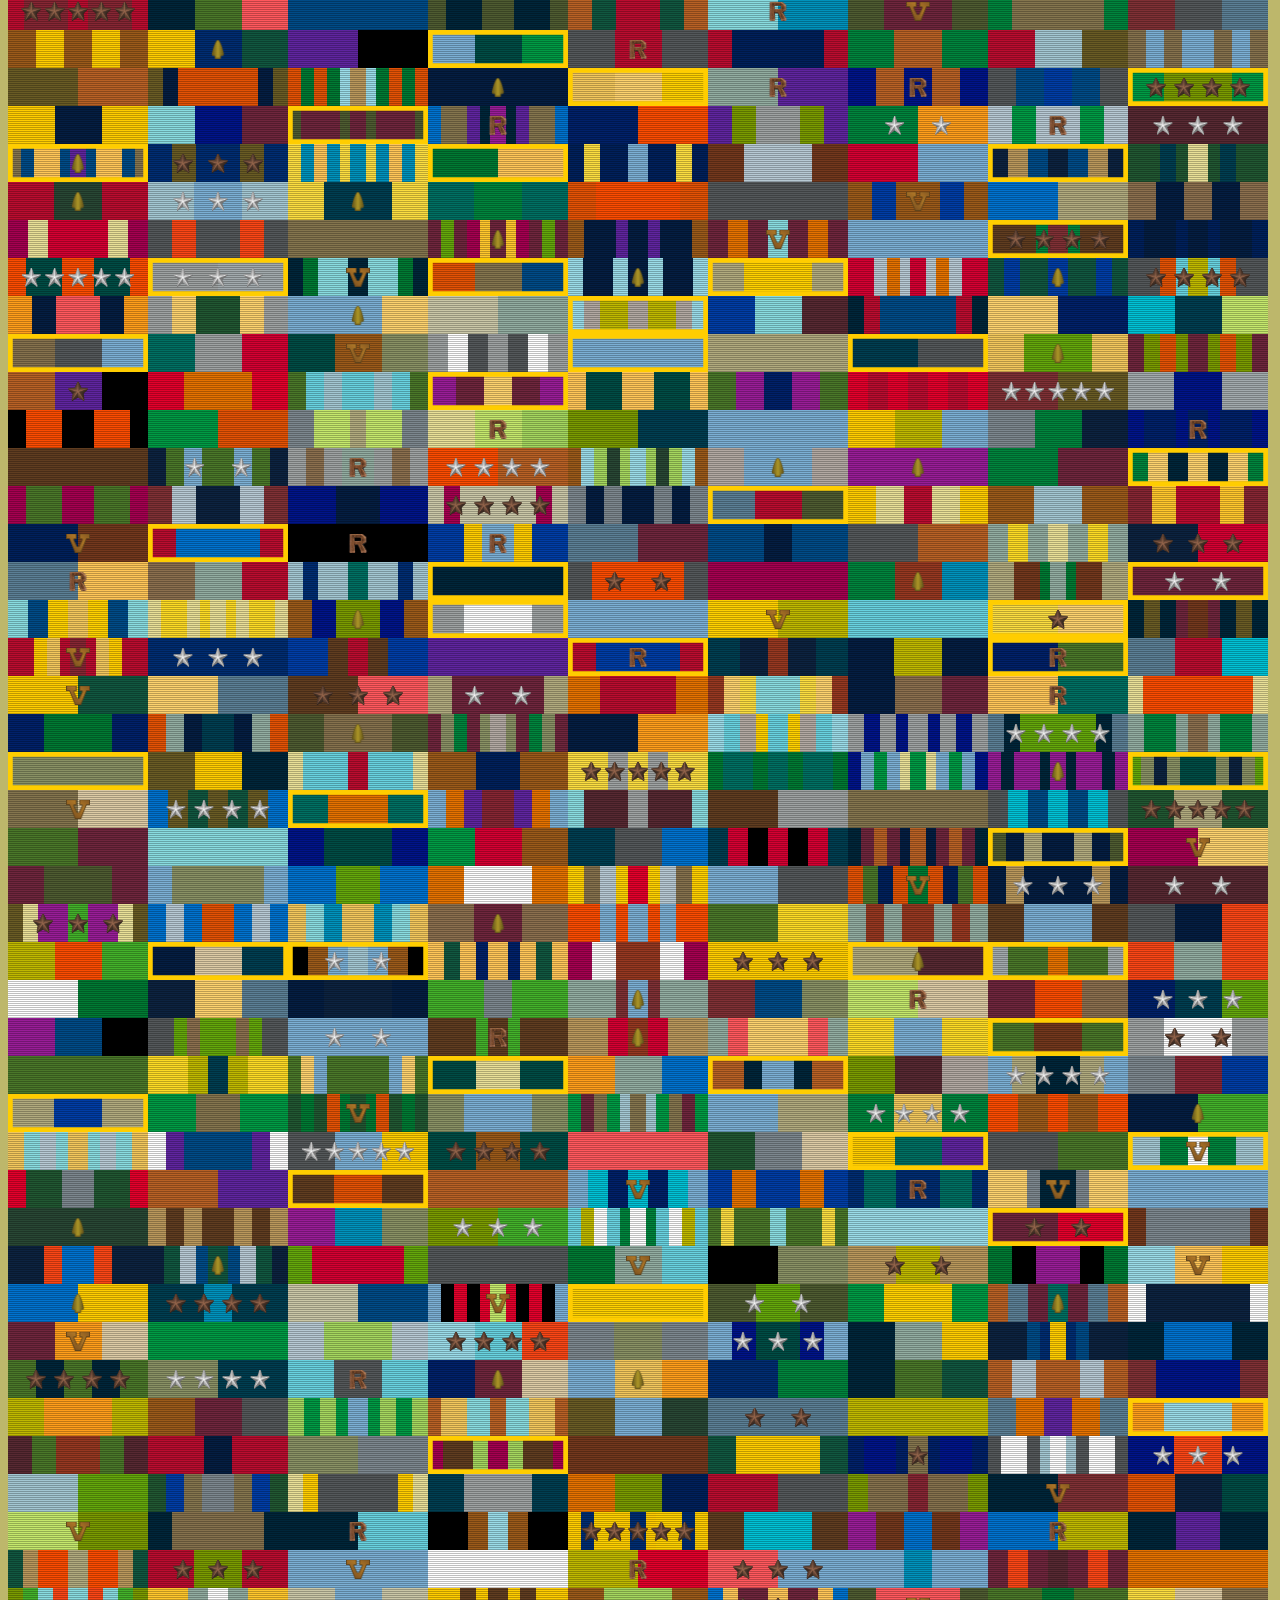
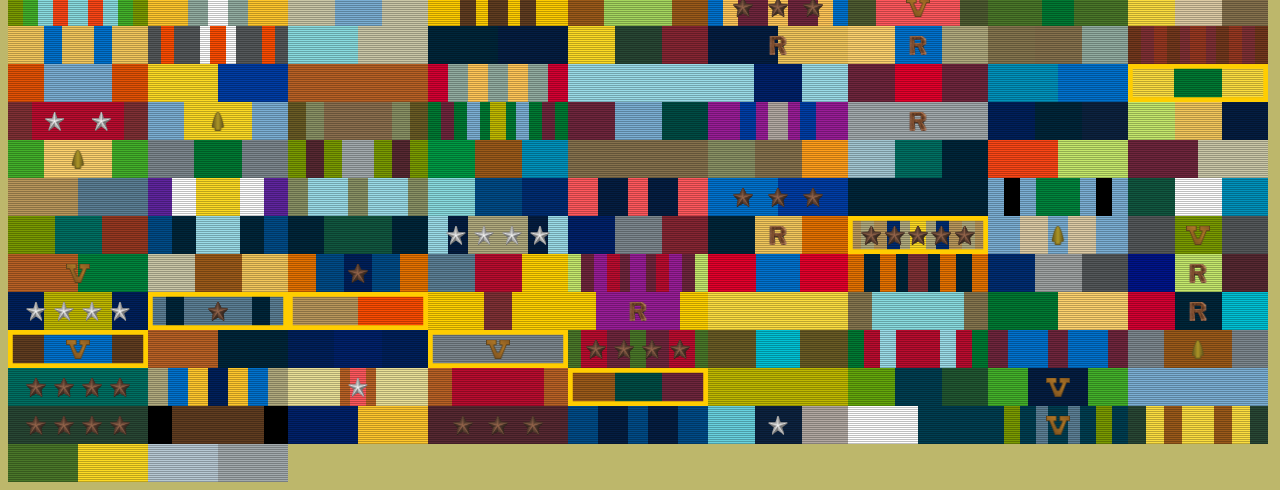
==== commit e8b40759: "Update wildMode.html" ====
--- a/wildMode.html
+++ b/wildMode.html
@@ -30,7 +30,7 @@
          height="160" width="200"/>
      <img id="Rdevice"
          src="images/Rdevice.png"
-         height="200" width="240"/>
+         height="240" width="280"/>
 
 
 </div>
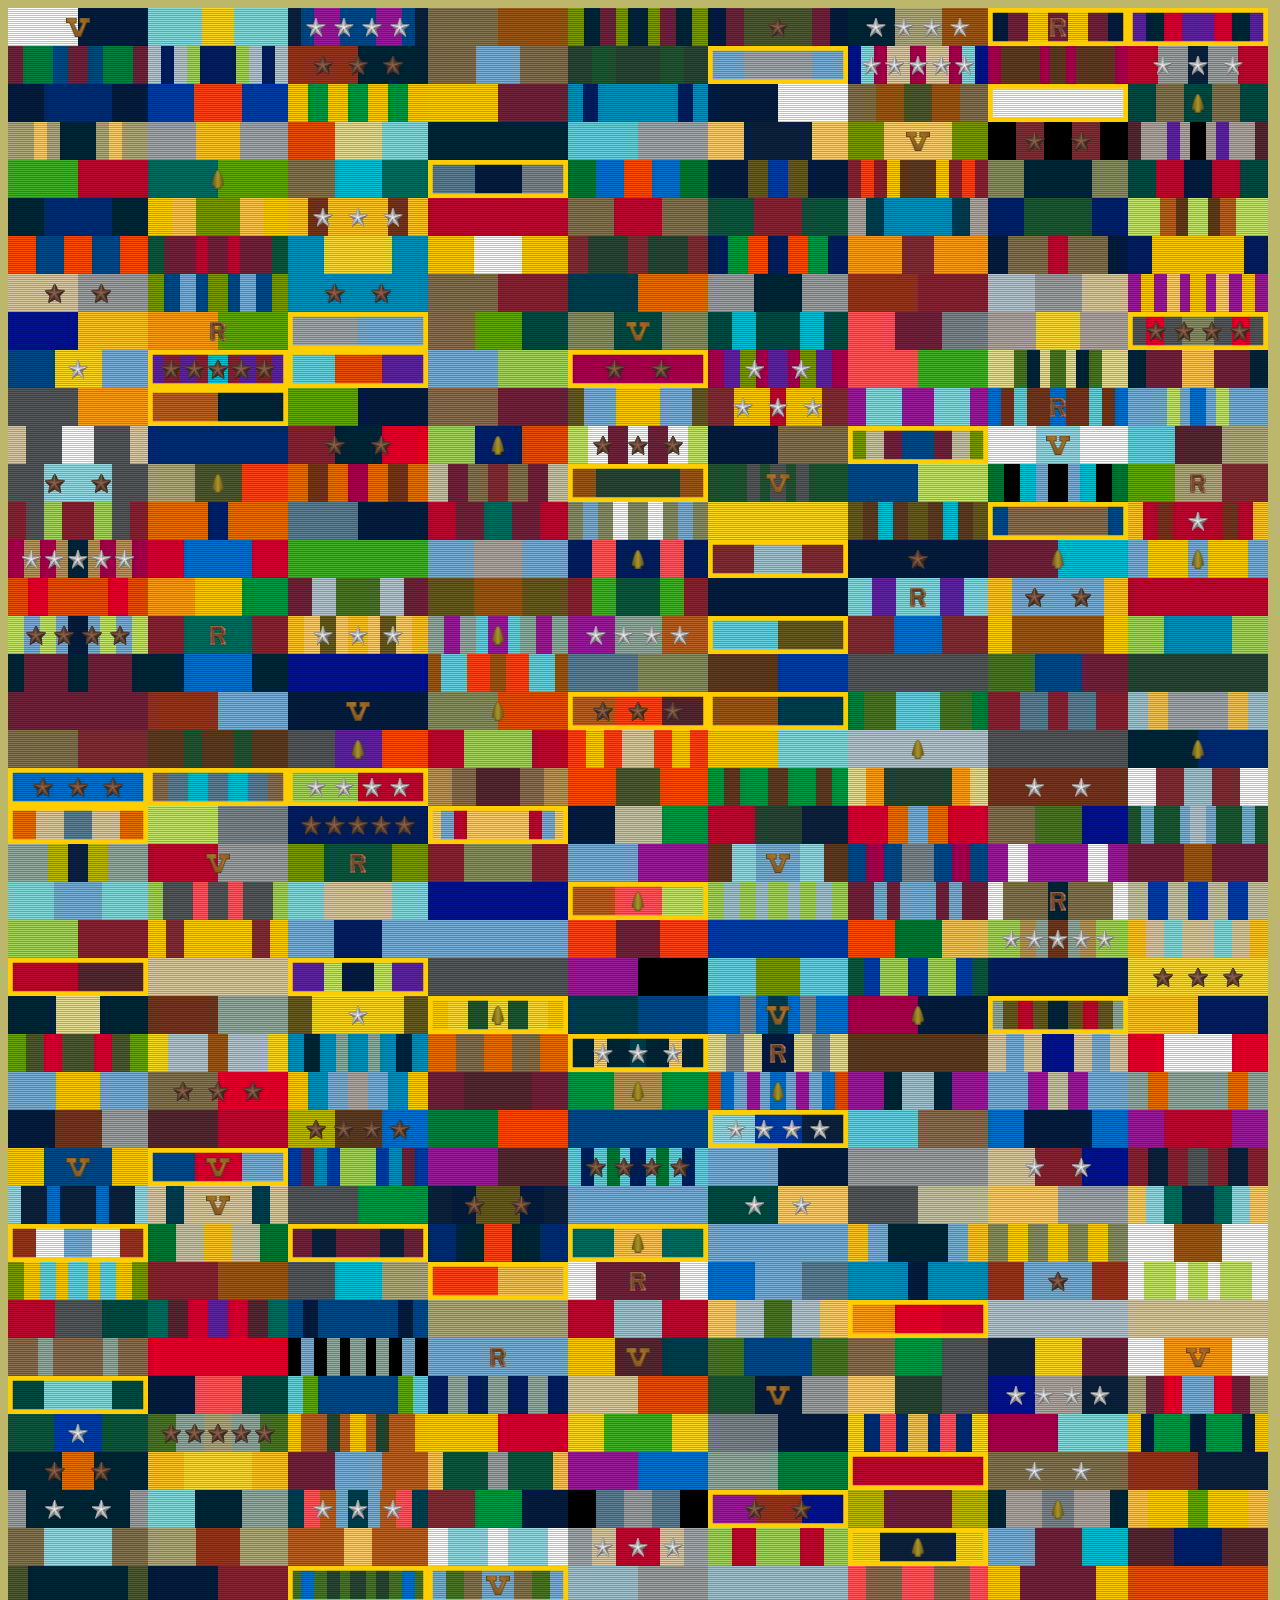
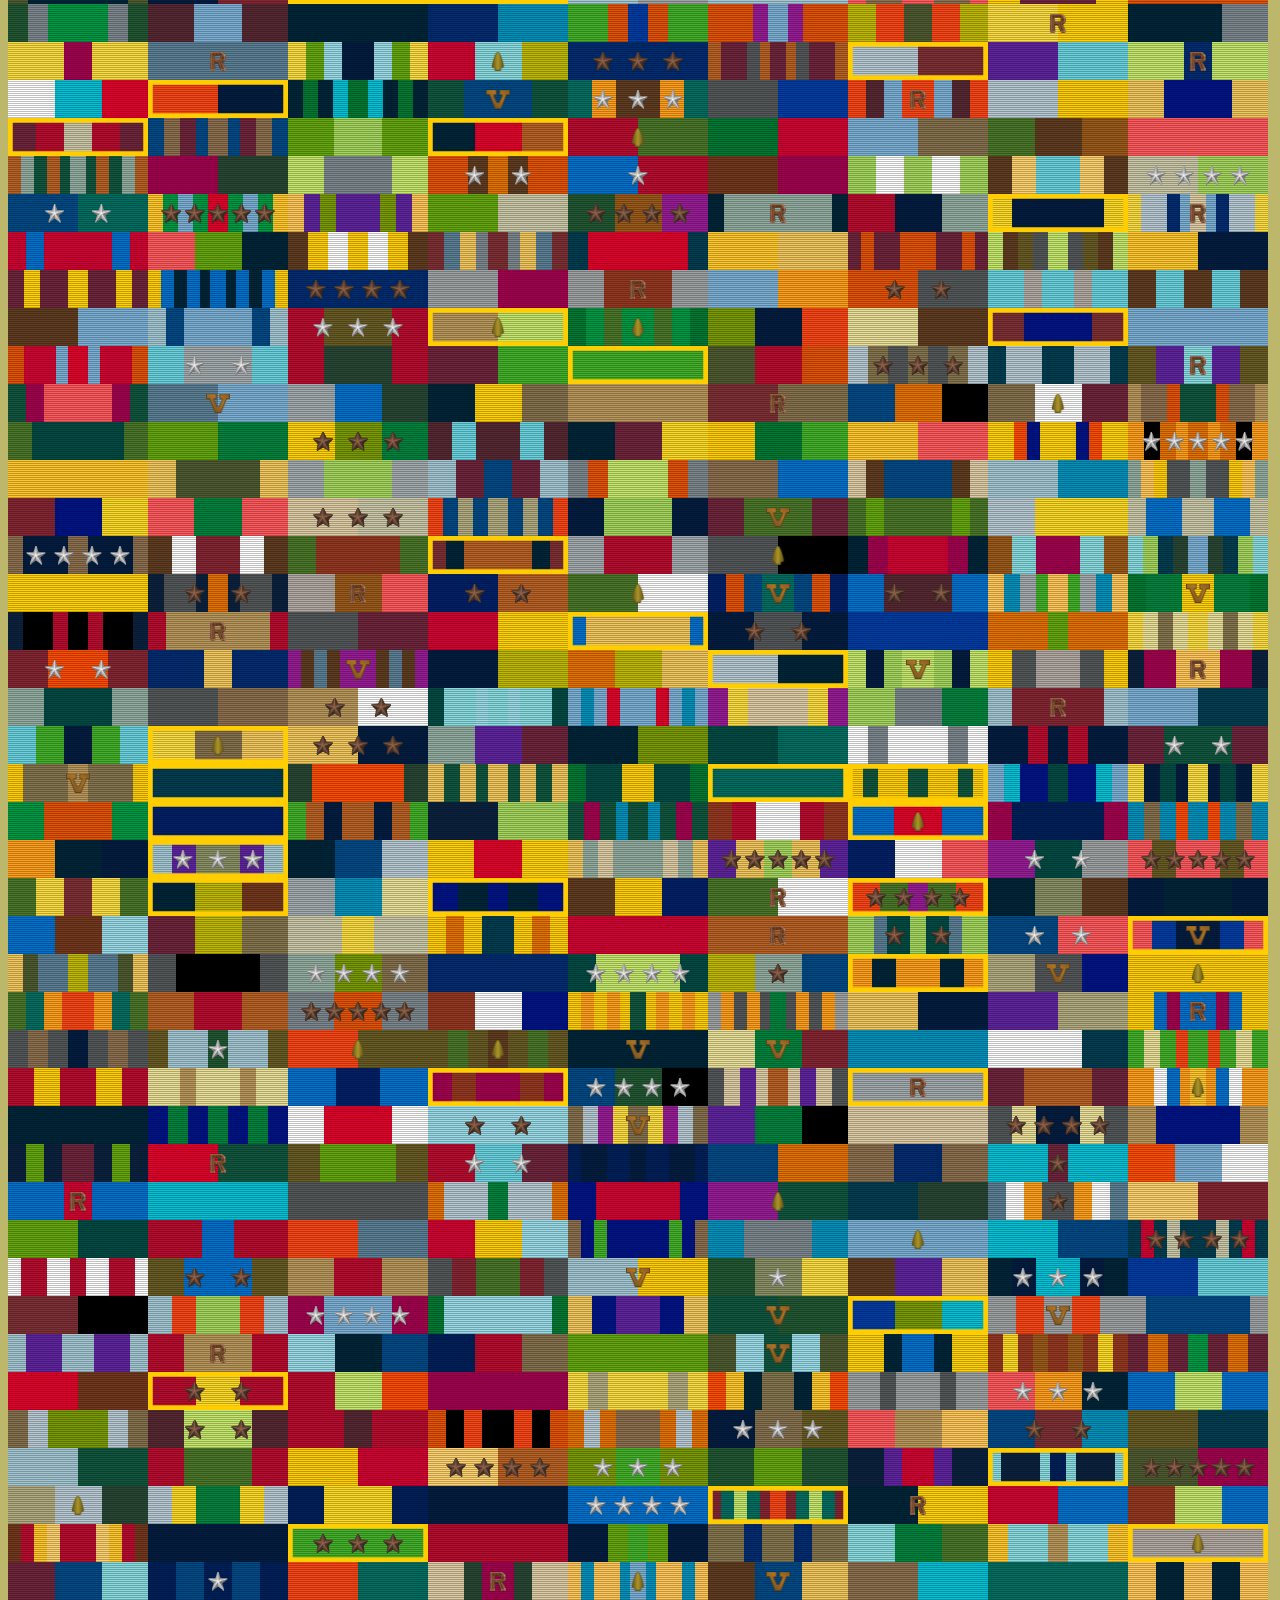
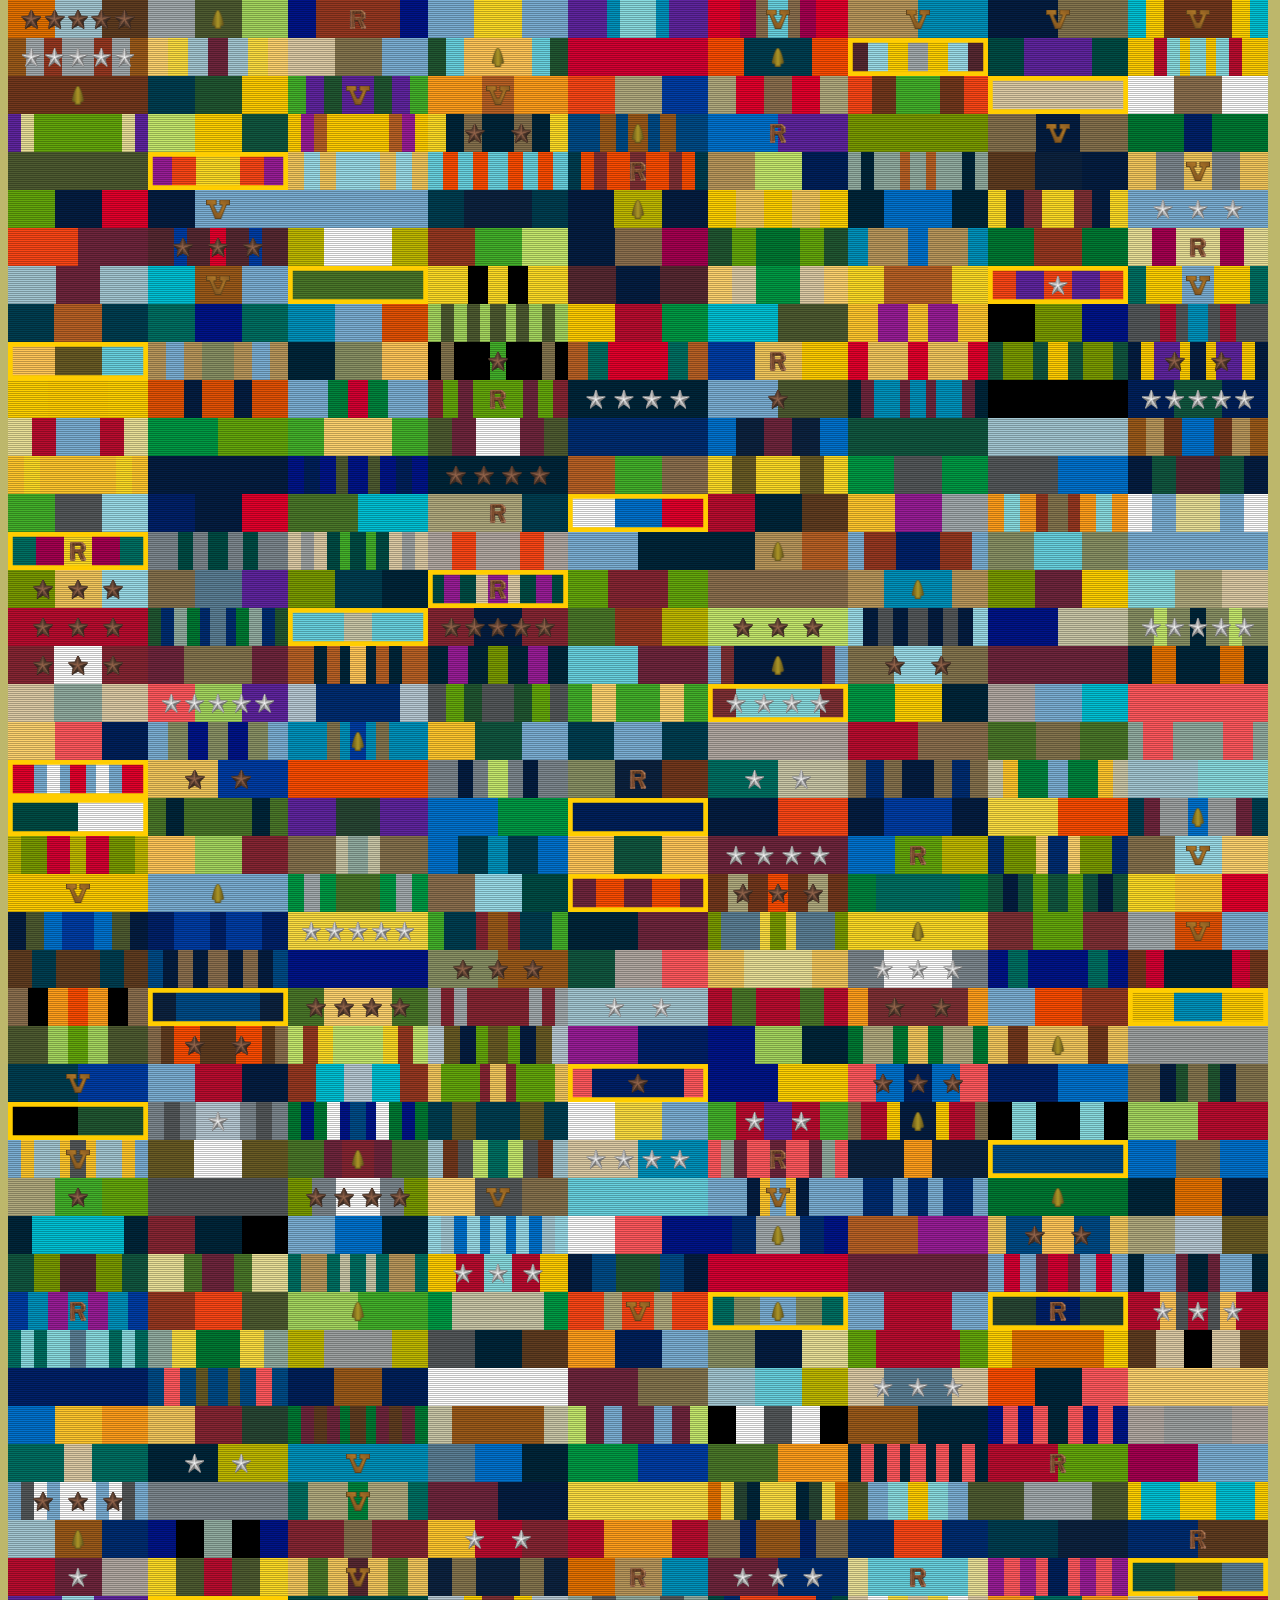
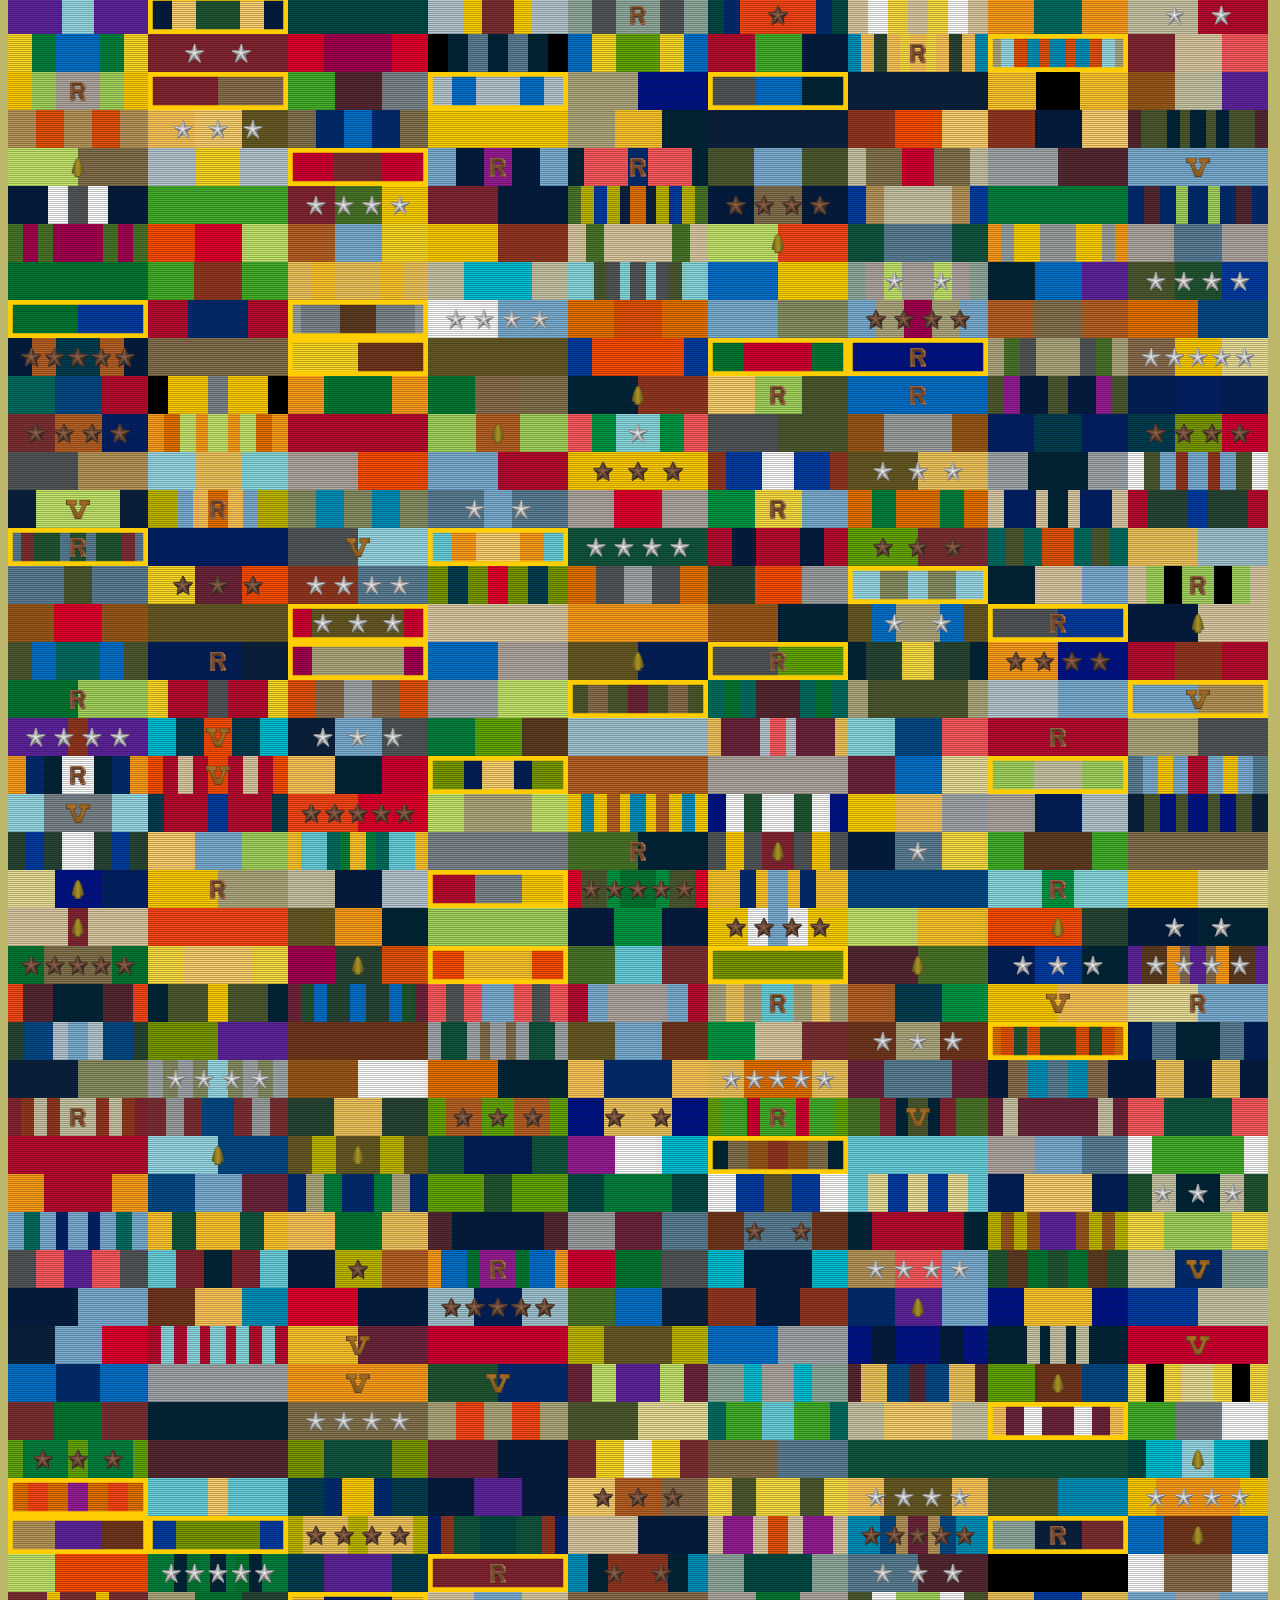
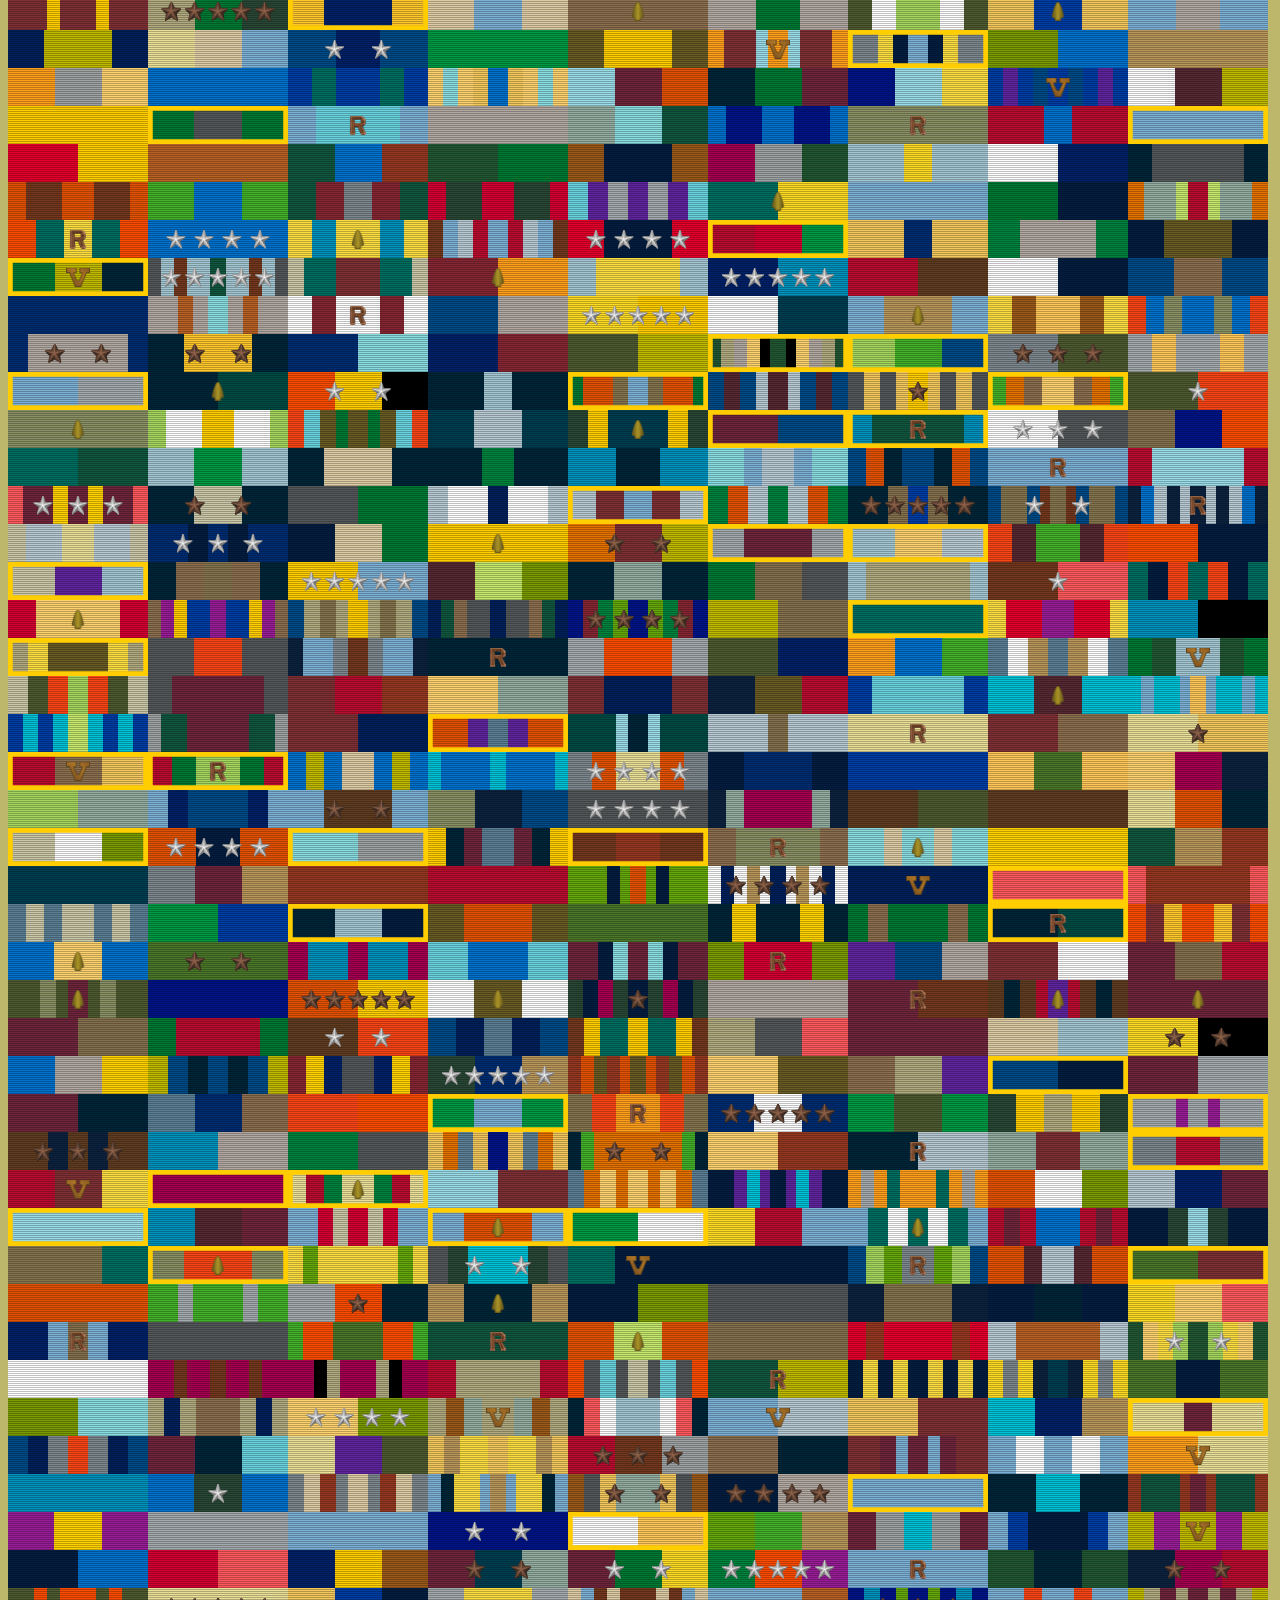
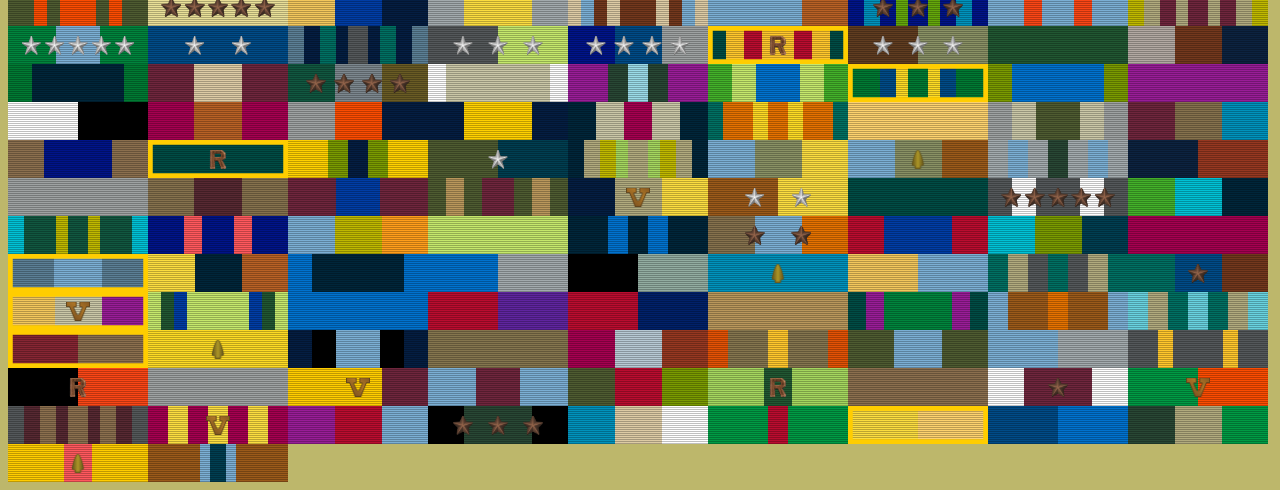
==== commit cc287cc1: "Update wildMode.html" ====
--- a/wildMode.html
+++ b/wildMode.html
@@ -30,7 +30,7 @@
          height="160" width="200"/>
      <img id="Rdevice"
          src="images/Rdevice.png"
-         height="240" width="280"/>
+         height="440" width="480"/>
 
 
 </div>
